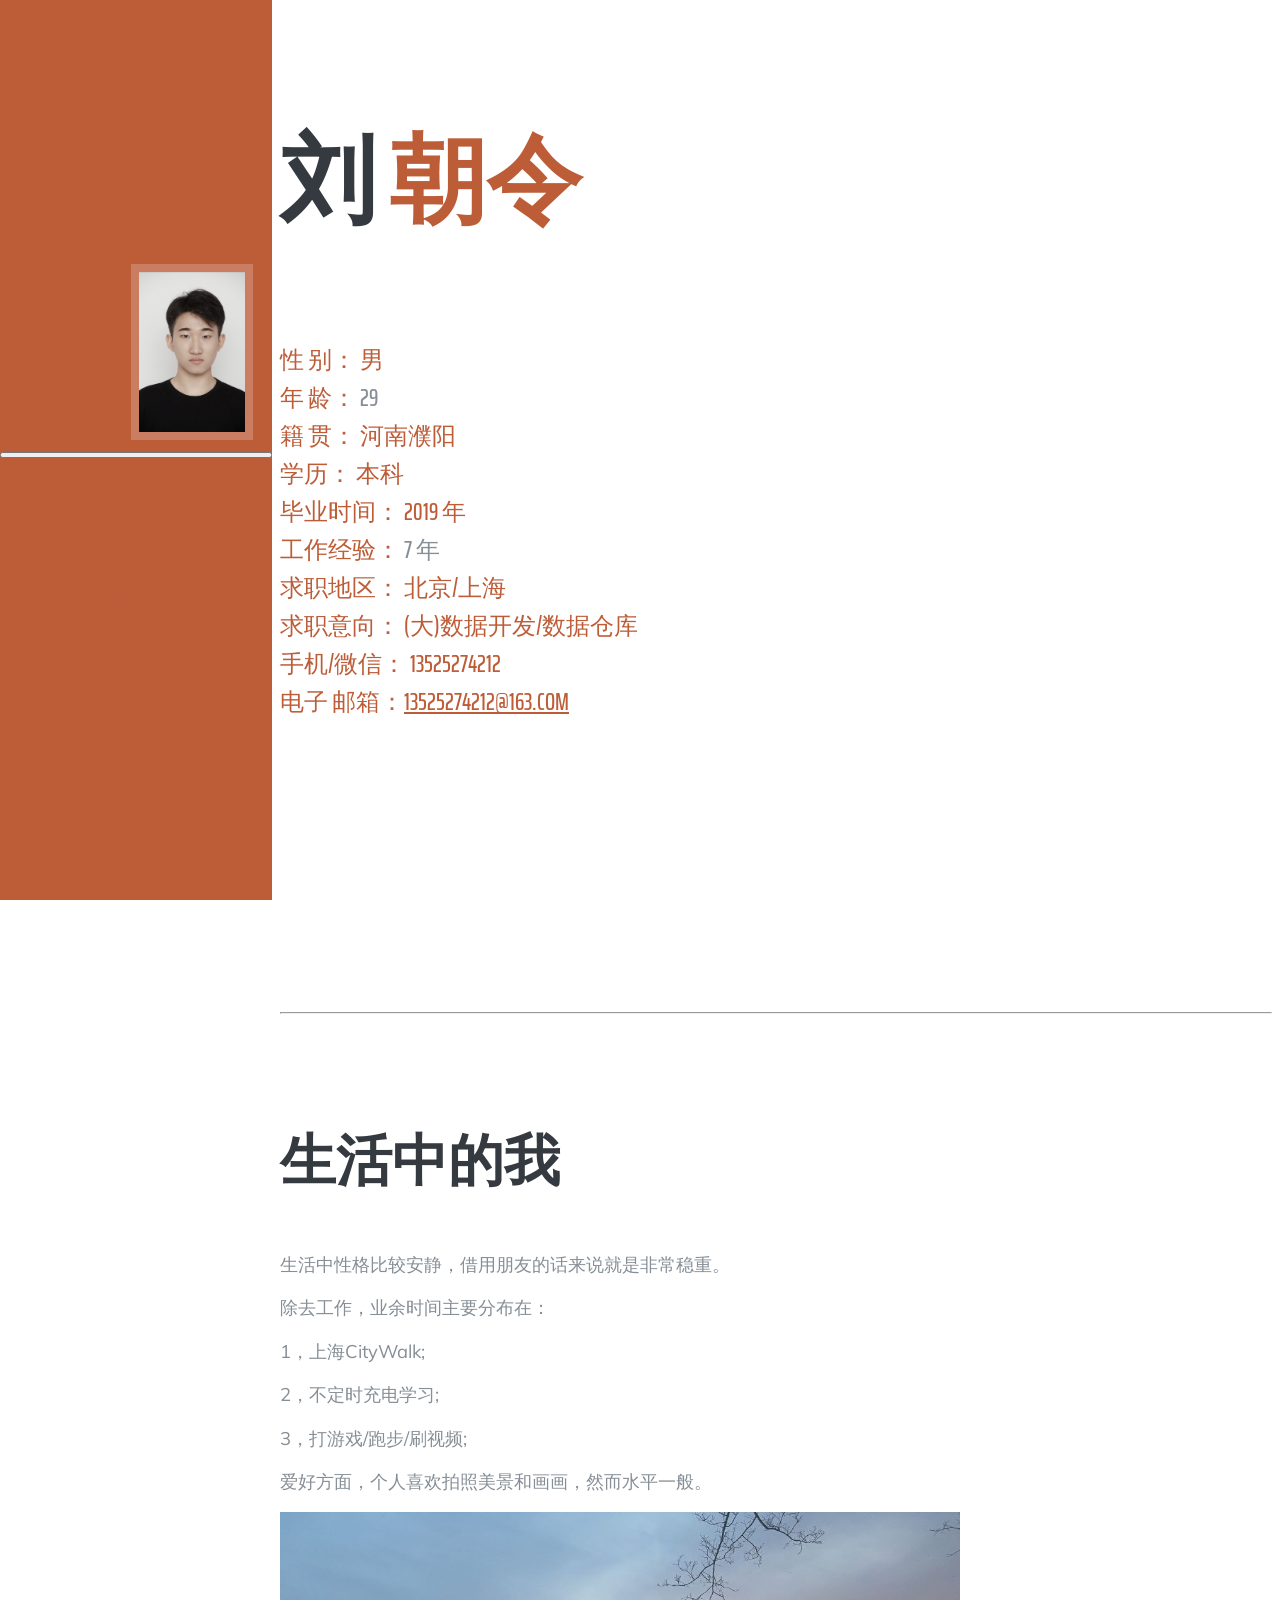
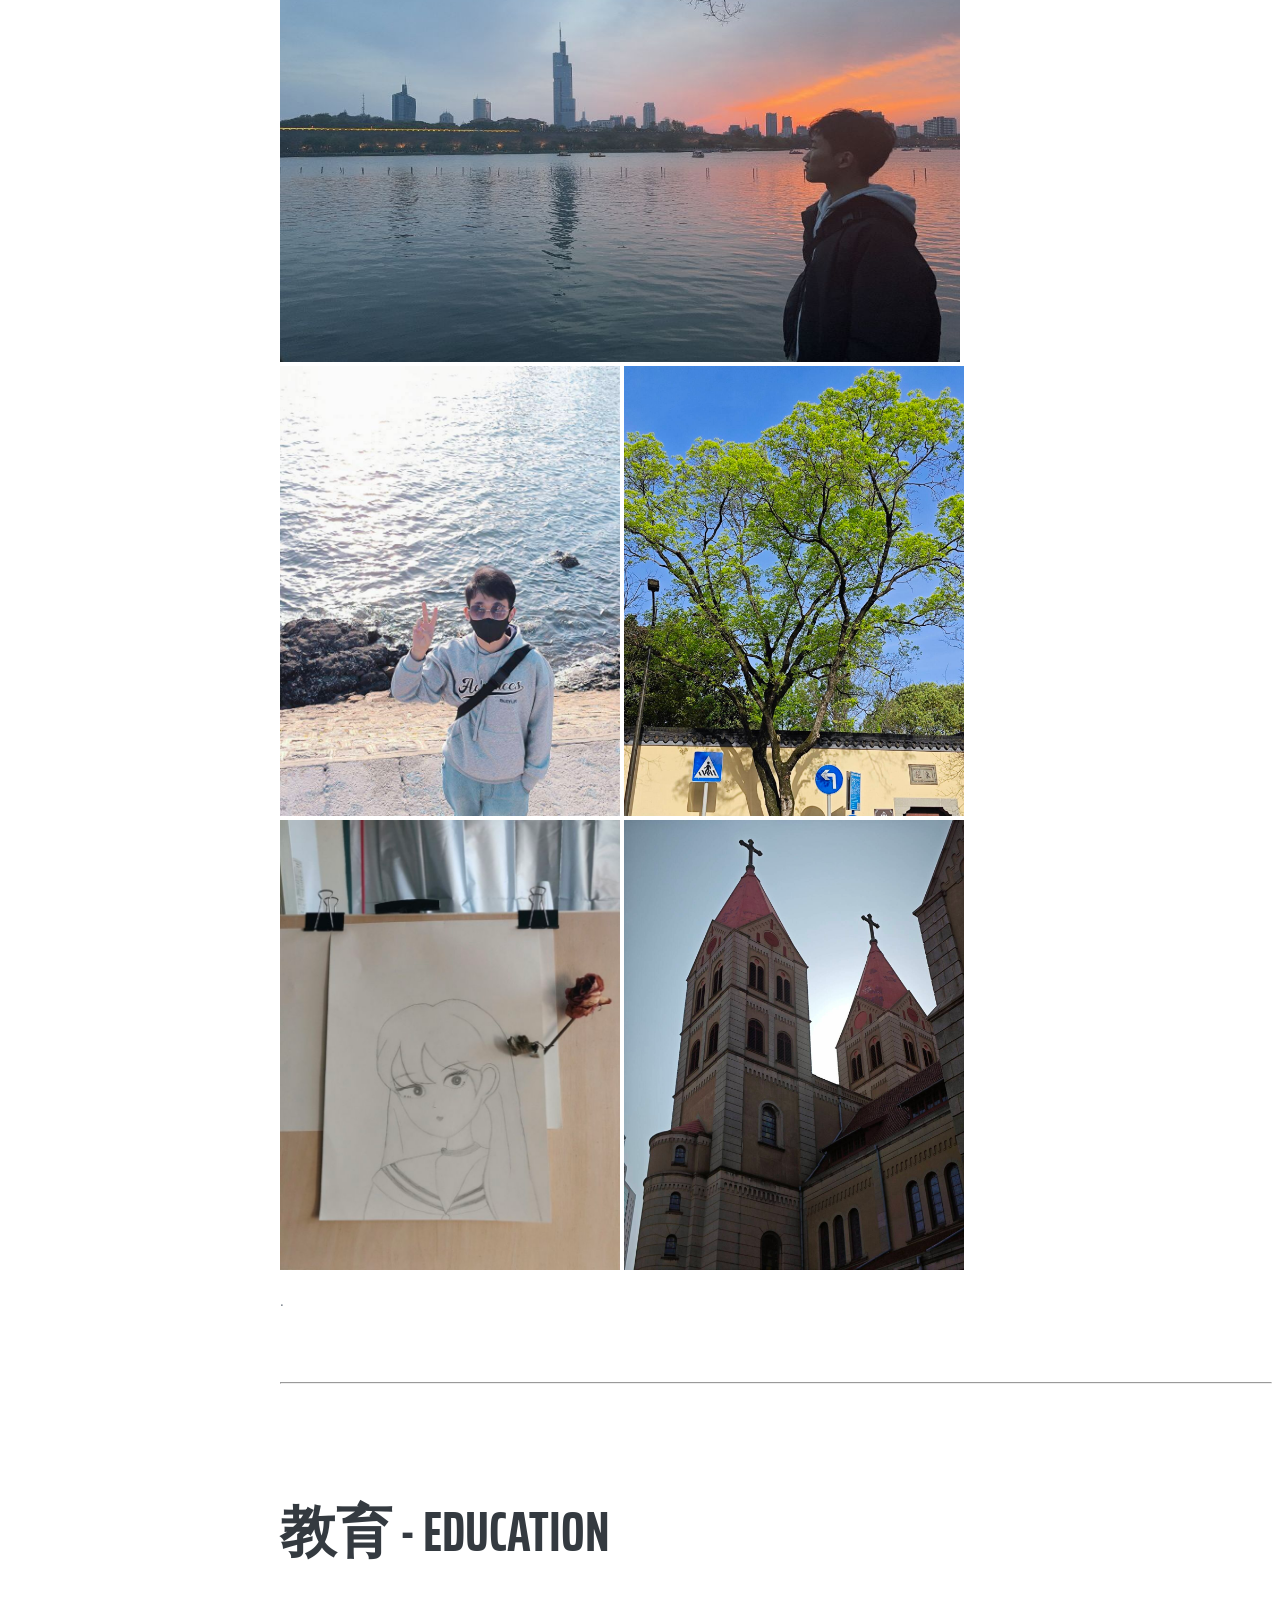
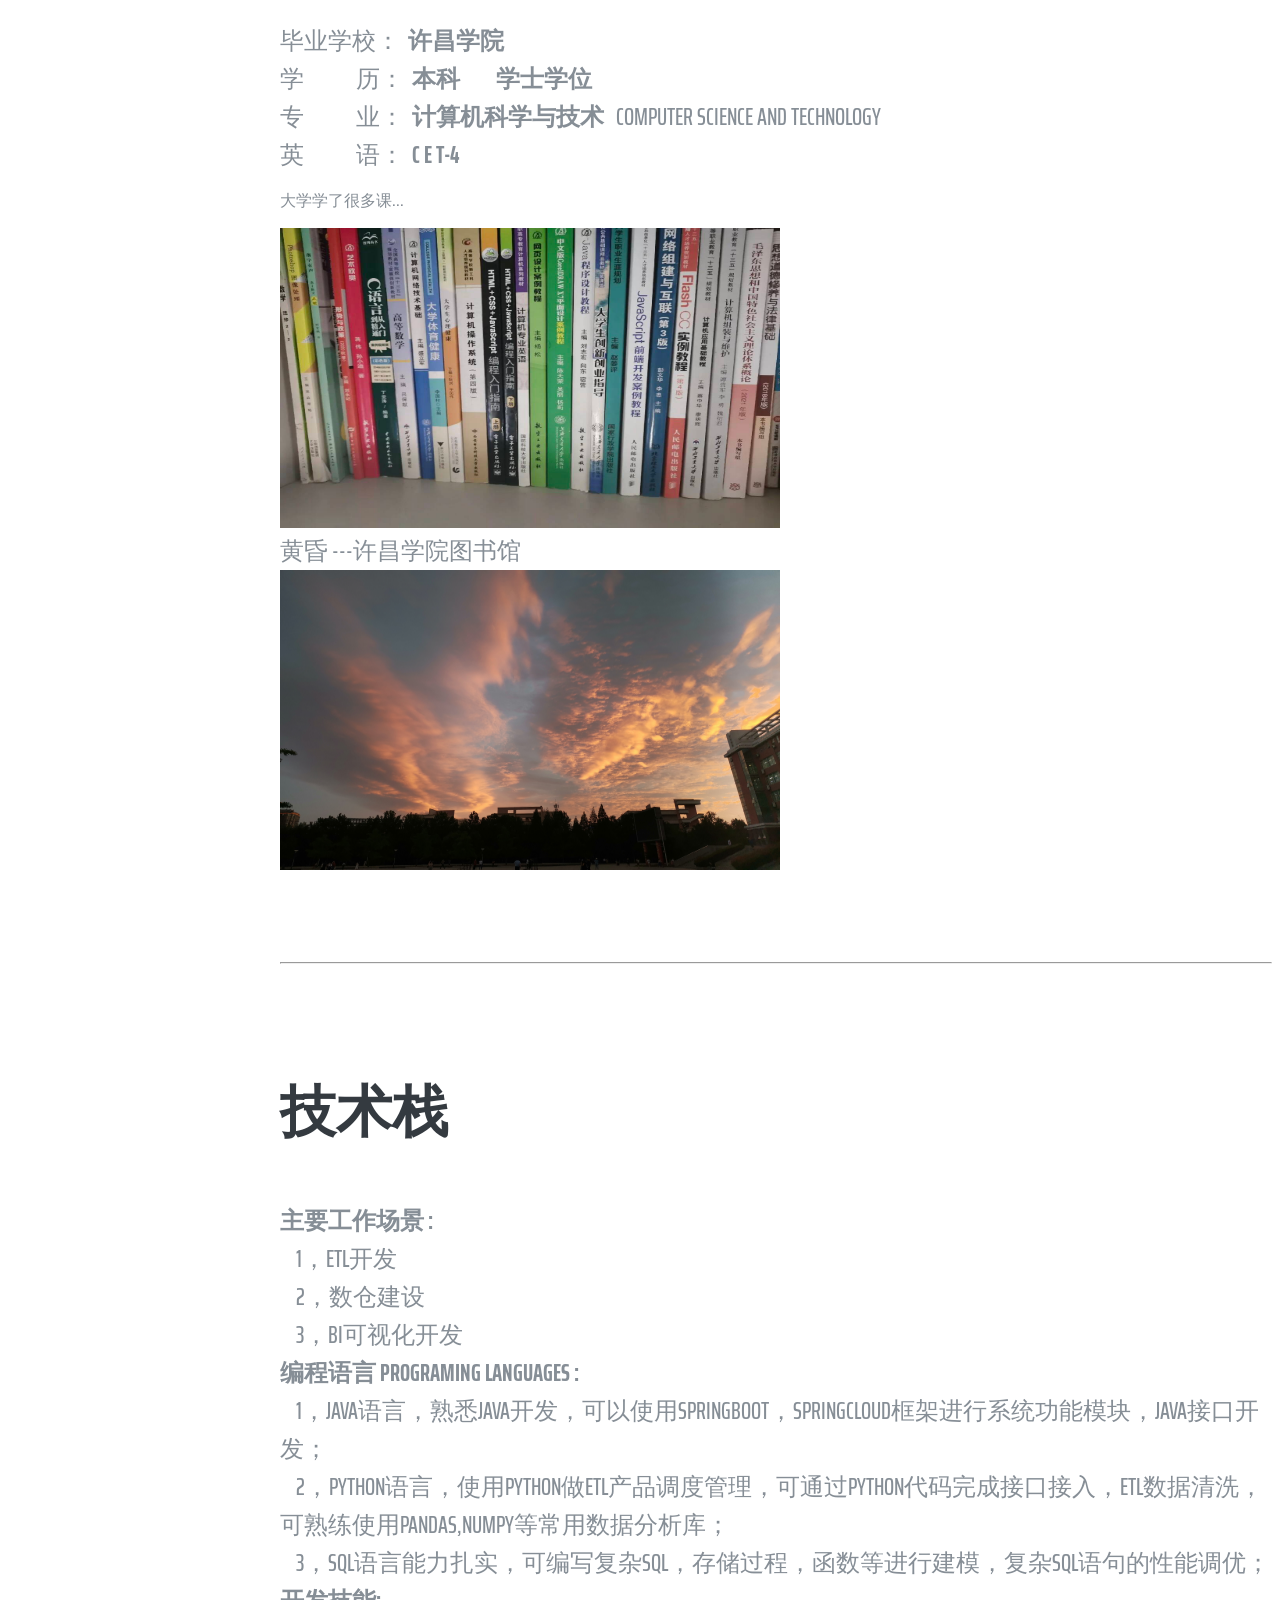
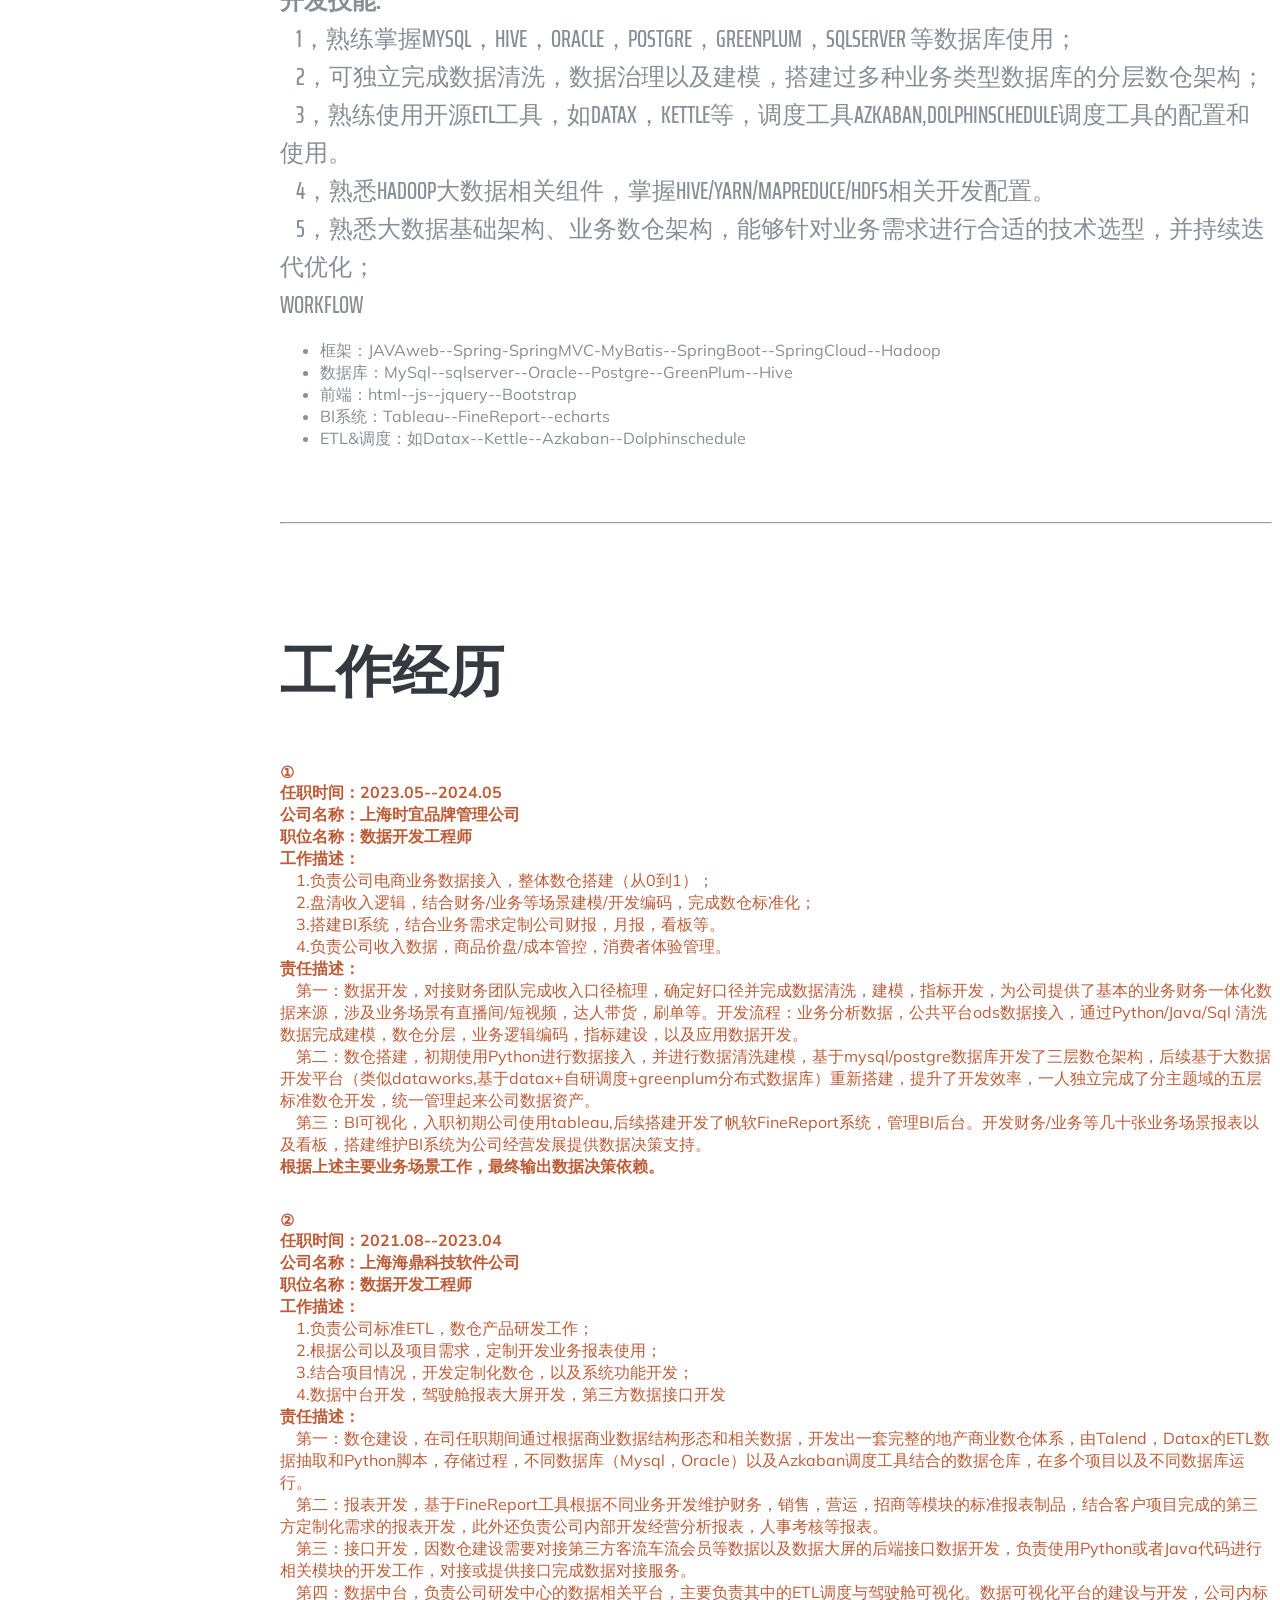
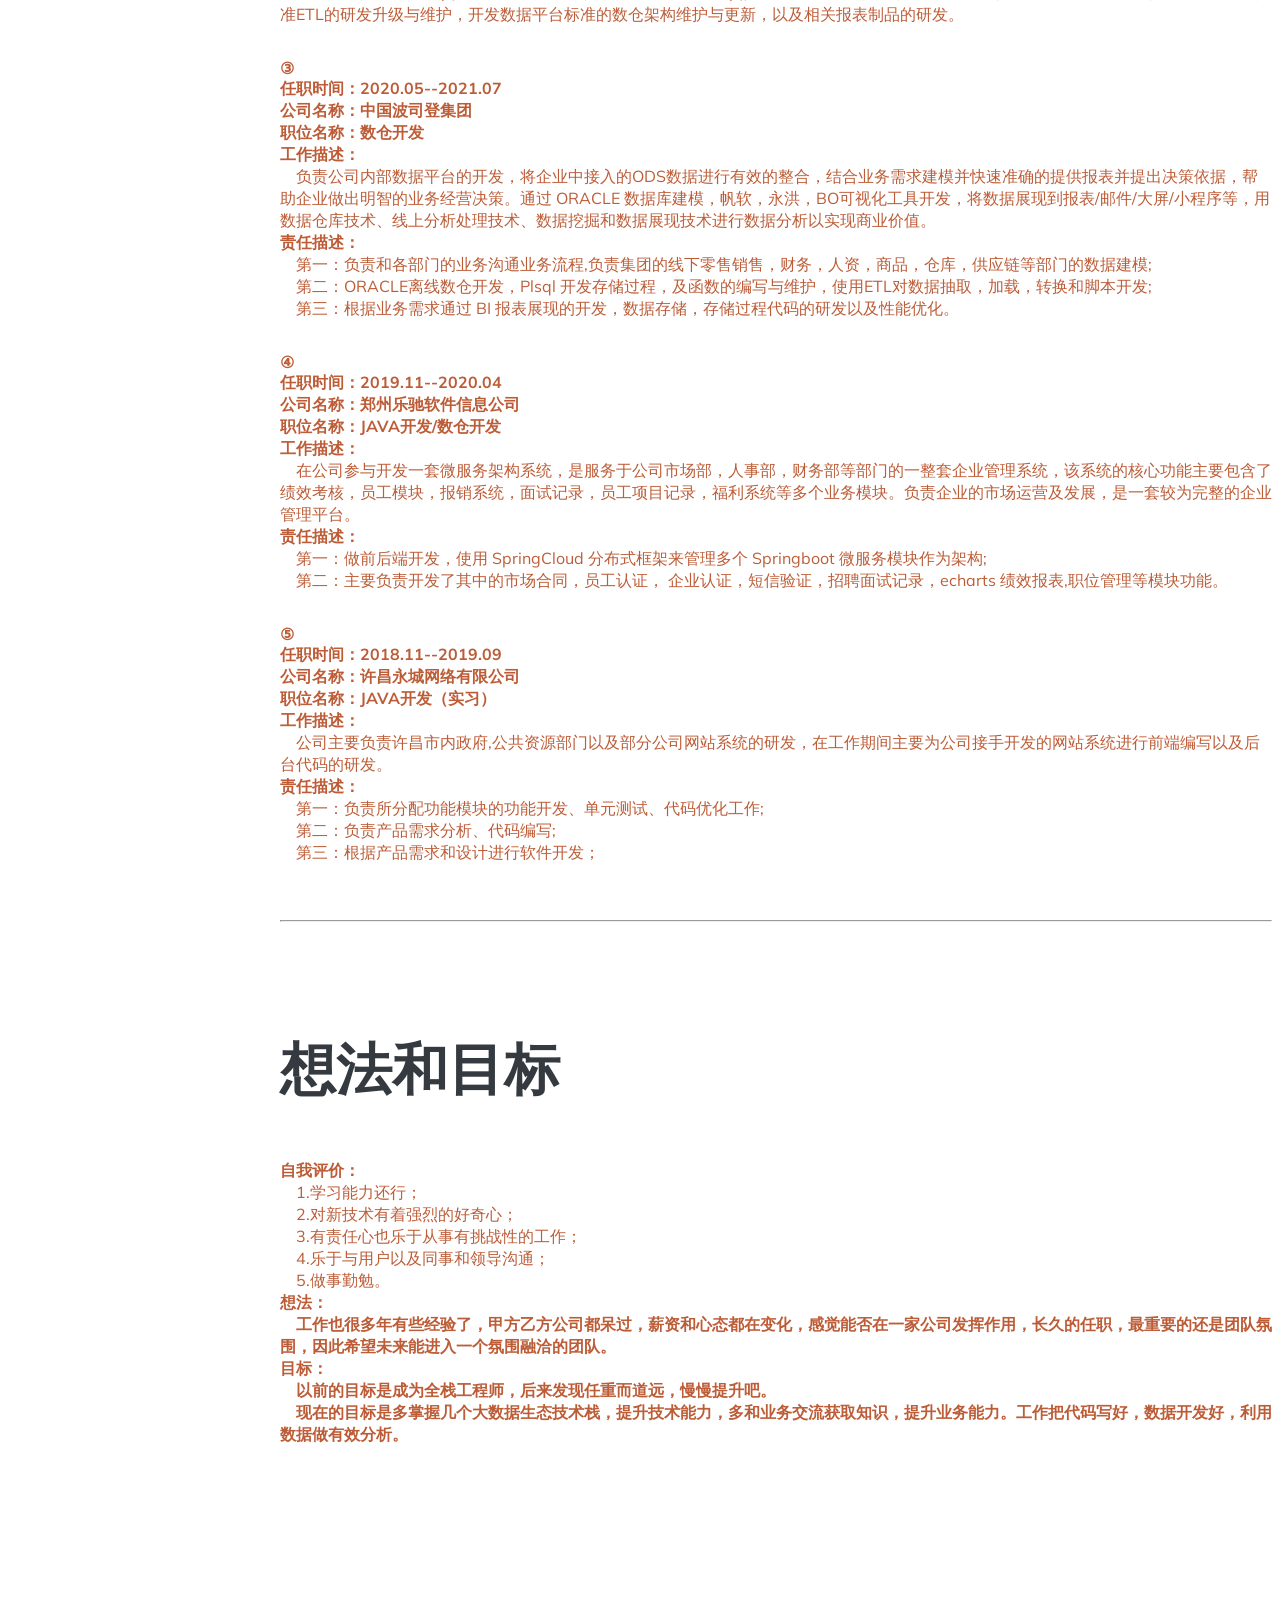
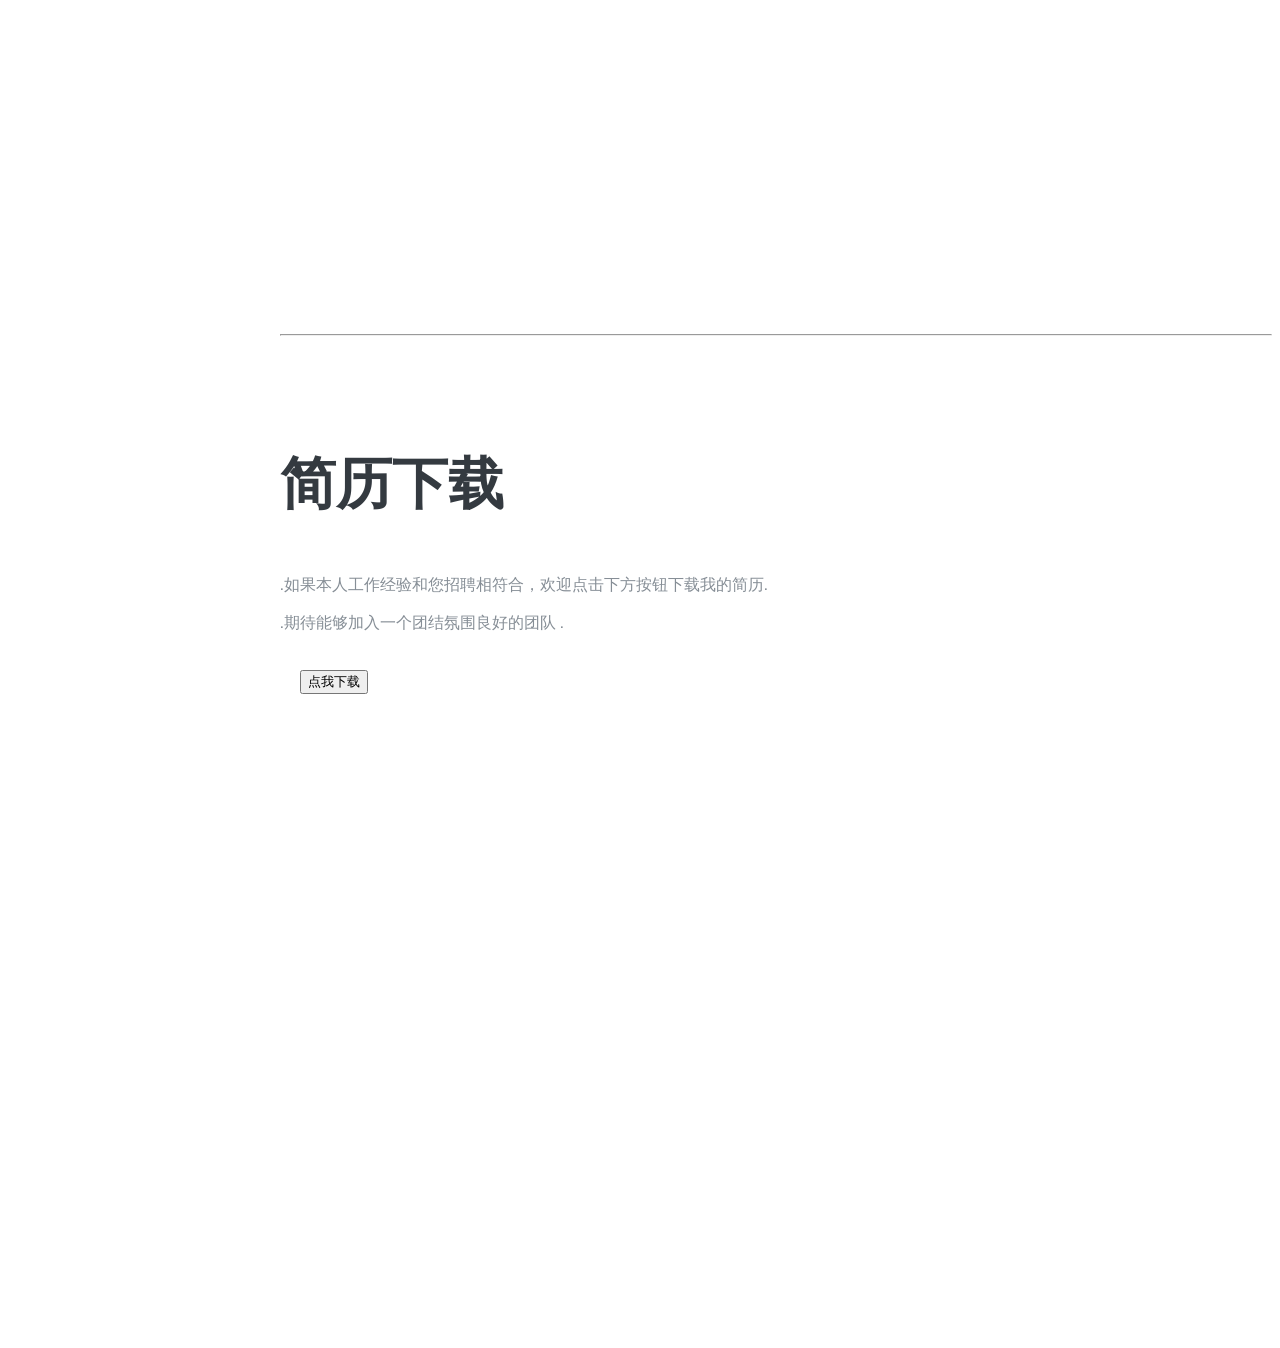
==== index.html @ 65e90f80 "Add files via upload" ====
<!DOCTYPE html>
<html lang="en">

<head>

  <meta charset="utf-8">
  <meta name="viewport" content="width=device-width, initial-scale=1, shrink-to-fit=no">
  <meta name="description" content="">
  <meta name="author" content="">

  <title>小刘的Resume</title>

  <!-- Bootstrap core CSS -->
  <link href="vendor/bootstrap/css/bootstrap.min.css" rel="stylesheet">

  <!-- Custom fonts for this template -->
  <link href="https://fonts.googleapis.com/css?family=Saira+Extra+Condensed:500,700" rel="stylesheet">
  <link href="https://fonts.googleapis.com/css?family=Muli:400,400i,800,800i" rel="stylesheet">
  <link href="vendor/fontawesome-free/css/all.min.css" rel="stylesheet">

  <!-- Custom styles for this template -->
  <link href="css/resume.min.css" rel="stylesheet">
  <script>
    // 获取当前日期
    var currentDate = new Date();
    // 提取当前年份
    var currentYear = currentDate.getFullYear();
    // 指定起始年份
    var startYear = 2019;
    // 计算工作经验年数
    var workExperience = currentYear - startYear;
    var age = currentYear - 1998 +1;
  </script>
</head>

<body id="page-top">

  <nav class="navbar navbar-expand-lg navbar-dark bg-primary fixed-top" id="sideNav">
    <a class="navbar-brand js-scroll-trigger" href="#page-top">
      <span class="d-block d-lg-none">刘小刘的刘小刘</span>
      <span class="d-none d-lg-block">
        <img class="img-fluid img-profile rounded-circle mx-auto mb-2" src="img/me.jpg" alt="">
      </span>
    </a>
    <button class="navbar-toggler" type="button" data-toggle="collapse" data-target="#navbarSupportedContent" aria-controls="navbarSupportedContent" aria-expanded="false" aria-label="Toggle navigation">
      <span class="navbar-toggler-icon"></span>
    </button>
    <div class="collapse navbar-collapse" id="navbarSupportedContent">
      <ul class="navbar-nav">
        <li class="nav-item">
          <a class="nav-link js-scroll-trigger" href="#about">简介</a>
        </li>
        <li class="nav-item">
          <a class="nav-link js-scroll-trigger" href="#experience">生活中的我</a>
        </li>
        <li class="nav-item">
          <a class="nav-link js-scroll-trigger" href="#education">教育背景</a>
        </li>
        <li class="nav-item">
          <a class="nav-link js-scroll-trigger" href="#skills">技术栈</a>
        </li>
        <li class="nav-item">
          <a class="nav-link js-scroll-trigger" href="#interests">工作经历</a>
        </li>
        <li class="nav-item">
          <a class="nav-link js-scroll-trigger" href="#awards">想法和目标</a>
        </li>
        <li class="nav-item">
          <a class="nav-link js-scroll-trigger" href="#resume">简历下载</a>
        </li>
      </ul>
    </div>
  </nav>

  <div class="container-fluid p-0">

    <section class="resume-section p-3 p-lg-5 d-flex align-items-center" id="about">
      <div class="w-100">
         <h1 class="mb-0">刘
          <span class="text-primary">朝令</span>
        </h1>
        <div class="subheading mb-5"><br>
          <div class="subheading mb-3"></div>
<!--          <a>页面正在开发中</a>-->
          <a>性  别：  男</a><br>
          <a>年  龄：  </a><script>document.write(age);</script><br>
          <a>籍  贯：  河南濮阳</a><br>
          <a>学历： 本科 </a><br>
          <a>毕业时间： 2019 年 </a><br>
          <a>工作经验：  </a><script>document.write(workExperience);</script> 年<br>
          <a>求职地区：  北京/上海</a><br>
          <a>求职意向： (大)数据开发/数据仓库</a><br>
          <a>手机/微信： 13525274212</a><br>
          <a>电子  邮箱：</a><a href="mailto:13525274212@163.com">13525274212@163.com</a><br>

        </div>

        </div>
      <div class="resume-date text-md-right">
<!--        <span class="text-primary"> <img src="img/me.jpg" width="200" height="300"></span>-->
      </div>
<!--        <p class="lead mb-5">我就是练习时长好几年的Java练习生&#45;&#45;刘小黑.</p>-->
<!--        <p class="lead mb-5">请多多为我投票吧...</p>-->
<!--        <div class="social-icons">-->
<!--          <a href="#">-->
<!--            <i class="fab fa-linkedin-in"></i>-->
<!--          </a>-->
<!--          <a href="#">-->
<!--            <i class="fab fa-github"></i>-->
<!--          </a>-->
<!--          <a href="#">-->
<!--            <i class="fab fa-twitter"></i>-->
<!--          </a>-->
<!--          <a href="#">-->
<!--            <i class="fab fa-facebook-f"></i>-->
<!--          </a>-->
<!--        </div>-->
      </div>
    </section>

    <hr class="m-0">

    <section class="resume-section p-3 p-lg-5 d-flex justify-content-center" id="experience" >

      <div class="w-100">
        <h2 class="mb-5">生活中的我</h2>


        <div class="resume-item d-flex flex-column flex-md-row justify-content-between mb-5">
          <div class="resume-content">
            <h3 class="mb-0"></h3>
            <div class="subheading mb-3"></div>
            <p class="lead mb-5">生活中性格比较安静，借用朋友的话来说就是非常稳重。</p>
            <p class="lead mb-5">除去工作，业余时间主要分布在：</p>
            <p class="lead mb-5">1，上海CityWalk;</p>
            <p class="lead mb-5">2，不定时充电学习;</p>
            <p class="lead mb-5">3，打游戏/跑步/刷视频;</p>
            <p class="lead mb-5">爱好方面，个人喜欢拍照美景和画画，然而水平一般。</p>
            <img src="img/aboutme1.jpg" width="680" height="450">
            <img src="img/aboutme2.jpg" width="340" height="450">
            <img src="img/tree.jpg" width="340" height="450">
            <img src="img/picture.jpg" width="340" height="450">
            <img src="img/picture2.jpg" width="340" height="450">
            <p>.</p>
          </div>
          <div class="resume-date text-md-right">
<!--            <span class="text-primary"> <img src="img/aboutme2.jpg" width="340" height="450"></span>-->
          </div>
        </div>


      </div>

    </section>

    <hr class="m-0">

    <section class="resume-section p-3 p-lg-5 d-flex align-items-center" id="education">
      <div class="w-100">
        <h2 class="mb-5">教育 - Education</h2>

        <div class="resume-item d-flex flex-column flex-md-row justify-content-between mb-5">
          <div class="resume-content">
<!--            <h4 class="mb-0">学历：&nbsp;&nbsp; 本科 &nbsp;&nbsp; &nbsp;&nbsp;&nbsp;&nbsp; 毕业学校：许昌学院 </h4>-->
            <div class="subheading mb-3">  毕业学校：&nbsp;&nbsp;<b>许昌学院</b> </div>
            <div class="subheading mb-3">学&nbsp;&nbsp;&nbsp;&nbsp;&nbsp;&nbsp;&nbsp;&nbsp;&nbsp;&nbsp;&nbsp;&nbsp;&nbsp;历：&nbsp;&nbsp;<b>本科</b> &nbsp;&nbsp; &nbsp;&nbsp;&nbsp;&nbsp; <b>学士学位</b> </div>
            <div class="subheading mb-3">专&nbsp;&nbsp;&nbsp;&nbsp;&nbsp;&nbsp;&nbsp;&nbsp;&nbsp;&nbsp;&nbsp;&nbsp;&nbsp;业：&nbsp;&nbsp;<b>计算机科学与技术</b> &nbsp;&nbsp;Computer Science and Technology</div><Computer Science and Technology>
            <div class="subheading mb-3">英&nbsp;&nbsp;&nbsp;&nbsp;&nbsp;&nbsp;&nbsp;&nbsp;&nbsp;&nbsp;&nbsp;&nbsp;&nbsp;语：&nbsp;&nbsp;<b>C E T-4</b> &nbsp;&nbsp; </div><Computer Science and Technology>
            <p>大学学了很多课...</p> <img src="img/books.jpg" width="500" height="300">
          </div>
          <div class="resume-date text-md-right">
<!--            <img src="img/books.jpg" width="500" height="400">-->
          </div>
        </div>
        

        <div class="resume-item d-flex flex-column flex-md-row justify-content-between">
          <div class="resume-content">
            <div class="subheading mb-3">黄昏 ---许昌学院图书馆 </div>
            <img src="img/library.jpg" height="300" width="500">
            <h3 class="mb-0"> </h3>

            <p></p>
          </div>
          <div class="resume-date text-md-right">
            <span class="text-primary"> </span>
          </div>
        </div>

      </div>
    </section>

    <hr class="m-0">

    <section class="resume-section p-3 p-lg-5 d-flex align-items-center" id="skills">
      <div class="w-100">
        <h2 class="mb-5">技术栈</h2>
        <div class="subheading mb-3" ><b>主要工作场景     :</b></div>
        <div class="subheading mb-3" >&nbsp;&nbsp;&nbsp;&nbsp;1，ETL开发 </div>
        <div class="subheading mb-3" >&nbsp;&nbsp;&nbsp;&nbsp;2，数仓建设</div>
        <div class="subheading mb-3" >&nbsp;&nbsp;&nbsp;&nbsp;3，BI可视化开发      </div>
        <div class="subheading mb-3" ><b>编程语言 programing Languages :    </b></div>
        <div class="subheading mb-3" >&nbsp;&nbsp;&nbsp;&nbsp;1，Java语言，熟悉java开发，可以使用SpringBoot，SpringCloud框架进行系统功能模块，JAVA接口开发；
          </div>
        <div class="subheading mb-3" >&nbsp;&nbsp;&nbsp;&nbsp;2，Python语言，使用python做ETL产品调度管理，可通过Python代码完成接口接入，ETL数据清洗，可熟练使用pandas,numpy等常用数据分析库；
          </div>
        <div class="subheading mb-3" >&nbsp;&nbsp;&nbsp;&nbsp;3，Sql语言能力扎实，可编写复杂sql，存储过程，函数等进行建模，复杂sql语句的性能调优；</div>
        <div class="subheading mb-3"><b>开发技能:</b></div>
        <div class="subheading mb-3">&nbsp;&nbsp;&nbsp;&nbsp;1，熟练掌握MySQL，Hive，Oracle，Postgre，GreenPlum，SQLserver 等数据库使用；
         </div>
        <div class="subheading mb-3">&nbsp;&nbsp;&nbsp;&nbsp;2，可独立完成数据清洗，数据治理以及建模，搭建过多种业务类型数据库的分层数仓架构；
          </div>
        <div class="subheading mb-3">&nbsp;&nbsp;&nbsp;&nbsp;3，熟练使用开源ETL工具，如Datax，Kettle等，调度工具Azkaban,Dolphinschedule调度工具的配置和使用。
         </div>
        <div class="subheading mb-3">&nbsp;&nbsp;&nbsp;&nbsp;4，熟悉Hadoop大数据相关组件，掌握Hive/Yarn/Mapreduce/Hdfs相关开发配置。
          </div>
        <div class="subheading mb-3">&nbsp;&nbsp;&nbsp;&nbsp;5，熟悉大数据基础架构、业务数仓架构，能够针对业务需求进行合适的技术选型，并持续迭代优化；
        </div>
<!--        <ul class="list-inline dev-icons">-->
<!--          <li class="list-inline-item">-->
<!--            <i class="fab fa-html5"></i>-->
<!--          </li>-->
<!--          <li class="list-inline-item">-->
<!--            <i class="fab fa-css3-alt"></i>-->
<!--          </li>-->
<!--          <li class="list-inline-item">-->
<!--            <i class="fab fa-js-square"></i>-->
<!--          </li>-->
<!--          </li>-->
<!--          <li class="list-inline-item">-->
<!--            <i class="fab fa-node-js"></i>-->
<!--          </li>-->
<!--          <li class="list-inline-item">-->
<!--            <i class="fab fa-npm"></i>-->
<!--          </li>-->
<!--        </ul>-->

        <div class="subheading mb-3">Workflow</div>
        <ul class="fa-ul mb-0">
          <li>
            <i class="fa-li fa fa-check"></i>
            框架：JAVAweb--Spring-SpringMVC-MyBatis--SpringBoot--SpringCloud--Hadoop</li>
          <li>
            <i class="fa-li fa fa-check"></i>
            数据库：MySql--sqlserver--Oracle--Postgre--GreenPlum--Hive</li>
          <li>
            <i class="fa-li fa fa-check"></i>
            前端：html--js--jquery--Bootstrap</li>
          <li>
            <i class="fa-li fa fa-check"></i>
            BI系统：Tableau--FineReport--echarts </li>
          <li>
            <i class="fa-li fa fa-check"></i>
            ETL&调度：如Datax--Kettle--Azkaban--Dolphinschedule </li>
        </ul>
      </div>
    </section>

    <hr class="m-0">

    <section class="resume-section p-3 p-lg-5 d-flex align-items-center" id="interests">
      <div class="w-100">
        <h2 class="mb-5">工作经历</h2>
        <div class="resume-content">
          <h3 class="mb-0"></h3>
          <div class="subheading mb-3"></div>
          <a><b>①</b></a><br>
          <a  class="lead mb-5"><b>任职时间：2023.05--2024.05</b></a><br>
          <a class="lead mb-5"><b> 公司名称：上海时宜品牌管理公司</b> </a><br>
          <a class="lead mb-5"><b> 职位名称：数据开发工程师</b> </a><br>
          <a class="lead mb-5"><b> 工作描述：</b> </a><br>
          <a class="lead mb-5">&nbsp;&nbsp;&nbsp;&nbsp;1.负责公司电商业务数据接入，整体数仓搭建（从0到1）；</a><br>
          <a class="lead mb-5">&nbsp;&nbsp;&nbsp;&nbsp;2.盘清收入逻辑，结合财务/业务等场景建模/开发编码，完成数仓标准化；</a><br>
          <a class="lead mb-5">&nbsp;&nbsp;&nbsp;&nbsp;3.搭建BI系统，结合业务需求定制公司财报，月报，看板等。</a><br>
          <a class="lead mb-5">&nbsp;&nbsp;&nbsp;&nbsp;4.负责公司收入数据，商品价盘/成本管控，消费者体验管理。</a><br>
          <a class="lead mb-5"><b>责任描述：</b></a><br>
          <a class="lead mb-5">&nbsp;&nbsp;&nbsp;&nbsp;第一：数据开发，对接财务团队完成收入口径梳理，确定好口径并完成数据清洗，建模，指标开发，为公司提供了基本的业务财务一体化数据来源，涉及业务场景有直播间/短视频，达人带货，刷单等。开发流程：业务分析数据，公共平台ods数据接入，通过Python/Java/Sql 清洗数据完成建模，数仓分层，业务逻辑编码，指标建设，以及应用数据开发。</a><br>
          <a class="lead mb-5">&nbsp;&nbsp;&nbsp;&nbsp;第二：数仓搭建，初期使用Python进行数据接入，并进行数据清洗建模，基于mysql/postgre数据库开发了三层数仓架构，后续基于大数据开发平台（类似dataworks,基于datax+自研调度+greenplum分布式数据库）重新搭建，提升了开发效率，一人独立完成了分主题域的五层标准数仓开发，统一管理起来公司数据资产。</a><br>
          <a class="lead mb-5">&nbsp;&nbsp;&nbsp;&nbsp;第三：BI可视化，入职初期公司使用tableau,后续搭建开发了帆软FineReport系统，管理BI后台。开发财务/业务等几十张业务场景报表以及看板，搭建维护BI系统为公司经营发展提供数据决策支持。</a><br>
          <a class="lead mb-5"><b>根据上述主要业务场景工作，最终输出数据决策依赖。</b></a>

        </div>
        <div class="resume-content">
          <h3 class="mb-0"></h3>
          <div class="subheading mb-3"></div>
          <a><b>②</b></a><br>
          <a  class="lead mb-5"><b>任职时间：2021.08--2023.04</b></a><br>
          <a class="lead mb-5"><b> 公司名称：上海海鼎科技软件公司</b> </a><br>
          <a class="lead mb-5"><b> 职位名称：数据开发工程师</b> </a><br>
          <a class="lead mb-5"><b> 工作描述：</b> </a><br>
          <a class="lead mb-5">&nbsp;&nbsp;&nbsp;&nbsp;1.负责公司标准ETL，数仓产品研发工作；</a><br>
          <a class="lead mb-5">&nbsp;&nbsp;&nbsp;&nbsp;2.根据公司以及项目需求，定制开发业务报表使用；</a><br>
          <a class="lead mb-5">&nbsp;&nbsp;&nbsp;&nbsp;3.结合项目情况，开发定制化数仓，以及系统功能开发；</a><br>
          <a class="lead mb-5">&nbsp;&nbsp;&nbsp;&nbsp;4.数据中台开发，驾驶舱报表大屏开发，第三方数据接口开发</a><br>
          <a class="lead mb-5"><b>责任描述：</b></a><br>
          <a class="lead mb-5">&nbsp;&nbsp;&nbsp;&nbsp;第一：数仓建设，在司任职期间通过根据商业数据结构形态和相关数据，开发出一套完整的地产商业数仓体系，由Talend，Datax的ETL数据抽取和Python脚本，存储过程，不同数据库（Mysql，Oracle）以及Azkaban调度工具结合的数据仓库，在多个项目以及不同数据库运行。</a><br>
          <a class="lead mb-5">&nbsp;&nbsp;&nbsp;&nbsp;第二：报表开发，基于FineReport工具根据不同业务开发维护财务，销售，营运，招商等模块的标准报表制品，结合客户项目完成的第三方定制化需求的报表开发，此外还负责公司内部开发经营分析报表，人事考核等报表。</a><br>
          <a class="lead mb-5">&nbsp;&nbsp;&nbsp;&nbsp;第三：接口开发，因数仓建设需要对接第三方客流车流会员等数据以及数据大屏的后端接口数据开发，负责使用Python或者Java代码进行相关模块的开发工作，对接或提供接口完成数据对接服务。 </a><br>
          <a class="lead mb-5">&nbsp;&nbsp;&nbsp;&nbsp;第四：数据中台，负责公司研发中心的数据相关平台，主要负责其中的ETL调度与驾驶舱可视化。数据可视化平台的建设与开发，公司内标准ETL的研发升级与维护，开发数据平台标准的数仓架构维护与更新，以及相关报表制品的研发。</a><br>

        </div>
        <div class="resume-content">
          <h3 class="mb-0"></h3>
          <div class="subheading mb-3"></div>
          <a><b>③</b></a><br>
          <a  class="lead mb-5"><b>任职时间：2020.05--2021.07</b></a><br>
          <a class="lead mb-5"><b> 公司名称：中国波司登集团</b> </a><br>
          <a class="lead mb-5"><b> 职位名称：数仓开发</b> </a><br>
          <a class="lead mb-5"><b> 工作描述：</b> </a><br>
          <a class="lead mb-5">&nbsp;&nbsp;&nbsp;&nbsp;负责公司内部数据平台的开发，将企业中接入的ODS数据进行有效的整合，结合业务需求建模并快速准确的提供报表并提出决策依据，帮助企业做出明智的业务经营决策。通过 ORACLE 数据库建模，帆软，永洪，BO可视化工具开发，将数据展现到报表/邮件/大屏/小程序等，用数据仓库技术、线上分析处理技术、数据挖掘和数据展现技术进行数据分析以实现商业价值。</a><br>

          <a class="lead mb-5"><b>责任描述：</b></a><br>
          <a class="lead mb-5">&nbsp;&nbsp;&nbsp;&nbsp;第一：负责和各部门的业务沟通业务流程,负责集团的线下零售销售，财务，人资，商品，仓库，供应链等部门的数据建模; </a><br>
          <a class="lead mb-5">&nbsp;&nbsp;&nbsp;&nbsp;第二：ORACLE离线数仓开发，Plsql 开发存储过程，及函数的编写与维护，使用ETL对数据抽取，加载，转换和脚本开发;</a><br>
          <a class="lead mb-5">&nbsp;&nbsp;&nbsp;&nbsp;第三：根据业务需求通过 BI 报表展现的开发，数据存储，存储过程代码的研发以及性能优化。</a><br>

        </div>
        <div class="resume-content">
          <h3 class="mb-0"></h3>
          <div class="subheading mb-3"></div>
          <a><b>④</b></a><br>
          <a  class="lead mb-5"><b>任职时间：2019.11--2020.04</b></a><br>
          <a class="lead mb-5"><b> 公司名称：郑州乐驰软件信息公司</b> </a><br>
          <a class="lead mb-5"><b> 职位名称：JAVA开发/数仓开发</b> </a><br>
          <a class="lead mb-5"><b> 工作描述：</b> </a><br>
          <a class="lead mb-5">&nbsp;&nbsp;&nbsp;&nbsp;在公司参与开发一套微服务架构系统，是服务于公司市场部，人事部，财务部等部门的一整套企业管理系统，该系统的核心功能主要包含了绩效考核，员工模块，报销系统，面试记录，员工项目记录，福利系统等多个业务模块。负责企业的市场运营及发展，是一套较为完整的企业管理平台。</a><br>

          <a class="lead mb-5"><b>责任描述：</b></a><br>
          <a class="lead mb-5">&nbsp;&nbsp;&nbsp;&nbsp;第一：做前后端开发，使用 SpringCloud 分布式框架来管理多个 Springboot 微服务模块作为架构; </a><br>
          <a class="lead mb-5">&nbsp;&nbsp;&nbsp;&nbsp;第二：主要负责开发了其中的市场合同，员工认证， 企业认证，短信验证，招聘面试记录，echarts 绩效报表,职位管理等模块功能。</a><br>


        </div>
        <div class="resume-content">
          <h3 class="mb-0"></h3>
          <div class="subheading mb-3"></div>
          <a><b>⑤</b></a><br>
          <a  class="lead mb-5"><b>任职时间：2018.11--2019.09</b></a><br>
          <a class="lead mb-5"><b> 公司名称：许昌永城网络有限公司</b> </a><br>
          <a class="lead mb-5"><b> 职位名称：JAVA开发（实习）</b> </a><br>
          <a class="lead mb-5"><b> 工作描述：</b> </a><br>
          <a class="lead mb-5">&nbsp;&nbsp;&nbsp;&nbsp;公司主要负责许昌市内政府,公共资源部门以及部分公司网站系统的研发，在工作期间主要为公司接手开发的网站系统进行前端编写以及后台代码的研发。 </a><br>

          <a class="lead mb-5"><b>责任描述：</b></a><br>
          <a class="lead mb-5">&nbsp;&nbsp;&nbsp;&nbsp;第一：负责所分配功能模块的功能开发、单元测试、代码优化工作; </a><br>
          <a class="lead mb-5">&nbsp;&nbsp;&nbsp;&nbsp;第二：负责产品需求分析、代码编写;</a><br>
          <a class="lead mb-5">&nbsp;&nbsp;&nbsp;&nbsp;第三：根据产品需求和设计进行软件开发；</a><br>


        </div>
        </div>
      </div>

    </section>

    <hr class="m-0">

    <section class="resume-section p-3 p-lg-5 d-flex align-items-center" id="awards">
      <div class="w-100">
        <h2 class="mb-5">想法和目标</h2>
        <a class="lead mb-5"><b> 自我评价：</b> </a><br>
        <a class="lead mb-5">&nbsp;&nbsp;&nbsp;&nbsp;1.学习能力还行；</a><br>
        <a class="lead mb-5">&nbsp;&nbsp;&nbsp;&nbsp;2.对新技术有着强烈的好奇心；</a><br>
        <a class="lead mb-5">&nbsp;&nbsp;&nbsp;&nbsp;3.有责任心也乐于从事有挑战性的工作；</a><br>
        <a class="lead mb-5">&nbsp;&nbsp;&nbsp;&nbsp;4.乐于与用户以及同事和领导沟通；</a><br>
        <a class="lead mb-5">&nbsp;&nbsp;&nbsp;&nbsp;5.做事勤勉。</a><br>


        <a  class="lead mb-5"><b>想法：  </b></a><br>
        <a  class="lead mb-5"><b>&nbsp;&nbsp;&nbsp;&nbsp;工作也很多年有些经验了，甲方乙方公司都呆过，薪资和心态都在变化，感觉能否在一家公司发挥作用，长久的任职，最重要的还是团队氛围，因此希望未来能进入一个氛围融洽的团队。</b></a><br>
        <a class="lead mb-5"><b> 目标：</b> </a><br>
        <a  class="lead mb-5"><b>&nbsp;&nbsp;&nbsp;&nbsp;以前的目标是成为全栈工程师，后来发现任重而道远，慢慢提升吧。</b></a><br>
        <a  class="lead mb-5"><b>&nbsp;&nbsp;&nbsp;&nbsp;现在的目标是多掌握几个大数据生态技术栈，提升技术能力，多和业务交流获取知识，提升业务能力。工作把代码写好，数据开发好，利用数据做有效分析。</b></a><br>

        <!--        <ul class="fa-ul mb-0">-->
<!--          <li>-->
<!--            <i class="fa-li fa fa-trophy text-warning"></i>-->
<!--            挣他一个亿</li>-->
<!--          <li>-->
<!--            <i class="fa-li fa fa-trophy text-warning"></i>-->
<!--            前端大牛</li>-->
<!--          <li>-->
<!--            <i class="fa-li fa fa-trophy text-warning"></i>-->
<!--            后端大牛</li>-->
<!--          <li>-->
<!--            <i class="fa-li fa fa-trophy text-warning"></i>-->
<!--            1<sup>st</sup>-->
<!--            全栈开发工程师</li>-->
<!--          <li>-->
<!--        </ul>-->
      </div>
    </section>
    <hr class="m-0">

    <section class="resume-section p-3 p-lg-5 d-flex align-items-center" id="resume">
      <div class="w-100">
        <h2 class="mb-5" onclick="download()">简历下载</h2>
        <p>.如果本人工作经验和您招聘相符合，欢迎点击下方按钮下载我的简历.</p>
        <p class="mb-0">.期待能够加入一个团结氛围良好的团队 .</p>
        <br>
        &nbsp;&nbsp;&nbsp;&nbsp;&nbsp;<button onclick="download()" >点我下载</button>
      </div>
    </section>
  </div>

  <!-- Bootstrap core JavaScript -->
  <script src="vendor/jquery/jquery.min.js"></script>
  <script src="vendor/bootstrap/js/bootstrap.bundle.min.js"></script>

  <!-- Plugin JavaScript -->
  <script src="vendor/jquery-easing/jquery.easing.min.js"></script>

  <!-- Custom scripts for this template -->
  <script src="js/resume.min.js"></script>

 <!-- <a href="http://localhost:8080/add/a1">add</a>-->
 <!-- <input type="button"  onclick="download()" value="下载简历">-->
<script>
  function download() {
      if (confirm("确认是否要下载？")){
          location.href="img/刘朝令简历.pdf"
      }

  }
</script>
   <!-- <p class="footer"  >备案号：<a href="https://beian.miit.gov.cn/#/Integrated/index" rel="nofollow" target="_blank"  >豫ICP备2024068031号</a></p>-->

</body>

</html>
---- css/resume.min.css ----
/*!
 * Start Bootstrap - Resume v5.0.8 (https://startbootstrap.com/template-overviews/resume)
 * Copyright 2013-2019 Start Bootstrap
 * Licensed under MIT (https://github.com/BlackrockDigital/startbootstrap-resume/blob/master/LICENSE)
 */body{font-family:Muli,-apple-system,BlinkMacSystemFont,'Segoe UI',Roboto,'Helvetica Neue',Arial,sans-serif,'Apple Color Emoji','Segoe UI Emoji','Segoe UI Symbol','Noto Color Emoji';padding-top:54px;color:#868e96}@media (min-width:992px){body{padding-top:0;padding-left:17rem}}h1,h2,h3,h4,h5,h6{font-family:'Saira Extra Condensed',-apple-system,BlinkMacSystemFont,'Segoe UI',Roboto,'Helvetica Neue',Arial,sans-serif,'Apple Color Emoji','Segoe UI Emoji','Segoe UI Symbol','Noto Color Emoji';font-weight:700;text-transform:uppercase;color:#343a40}h1{font-size:6rem;line-height:5.5rem}h2{font-size:3.5rem}h3{font-size:2rem}p.lead{font-size:1.15rem;font-weight:400}.subheading{text-transform:uppercase;font-weight:500;font-family:'Saira Extra Condensed',-apple-system,BlinkMacSystemFont,'Segoe UI',Roboto,'Helvetica Neue',Arial,sans-serif,'Apple Color Emoji','Segoe UI Emoji','Segoe UI Symbol','Noto Color Emoji';font-size:1.5rem}.social-icons a{display:inline-block;height:3.5rem;width:3.5rem;background-color:#495057;color:#fff!important;border-radius:100%;text-align:center;font-size:1.5rem;line-height:3.5rem;margin-right:1rem}.social-icons a:last-child{margin-right:0}.social-icons a:hover{background-color:#bd5d38}.dev-icons{font-size:3rem}.dev-icons .list-inline-item i:hover{color:#bd5d38}#sideNav .navbar-nav .nav-item .nav-link{font-weight:800;letter-spacing:.05rem;text-transform:uppercase}#sideNav .navbar-toggler:focus{outline-color:#d48a6e}@media (min-width:992px){#sideNav{text-align:center;position:fixed;top:0;left:0;display:flex;flex-direction:column;width:17rem;height:100vh}#sideNav .navbar-brand{display:flex;margin:auto auto 0;padding:.5rem}#sideNav .navbar-brand .img-profile{max-width:10rem;max-height:10rem;border:.5rem solid rgba(255,255,255,.2)}#sideNav .navbar-collapse{display:flex;align-items:flex-start;flex-grow:0;width:100%;margin-bottom:auto}#sideNav .navbar-collapse .navbar-nav{flex-direction:column;width:100%}#sideNav .navbar-collapse .navbar-nav .nav-item{display:block}#sideNav .navbar-collapse .navbar-nav .nav-item .nav-link{display:block}}section.resume-section{padding-top:5rem!important;padding-bottom:5rem!important;max-width:75rem}section.resume-section .resume-item .resume-date{min-width:none}@media (min-width:768px){section.resume-section{min-height:100vh}section.resume-section .resume-item .resume-date{min-width:18rem}}@media (min-width:992px){section.resume-section{padding-top:3rem!important;padding-bottom:3rem!important}}.bg-primary{background-color:#bd5d38!important}.text-primary{color:#bd5d38!important}a{color:#bd5d38}a:active,a:focus,a:hover{color:#824027}
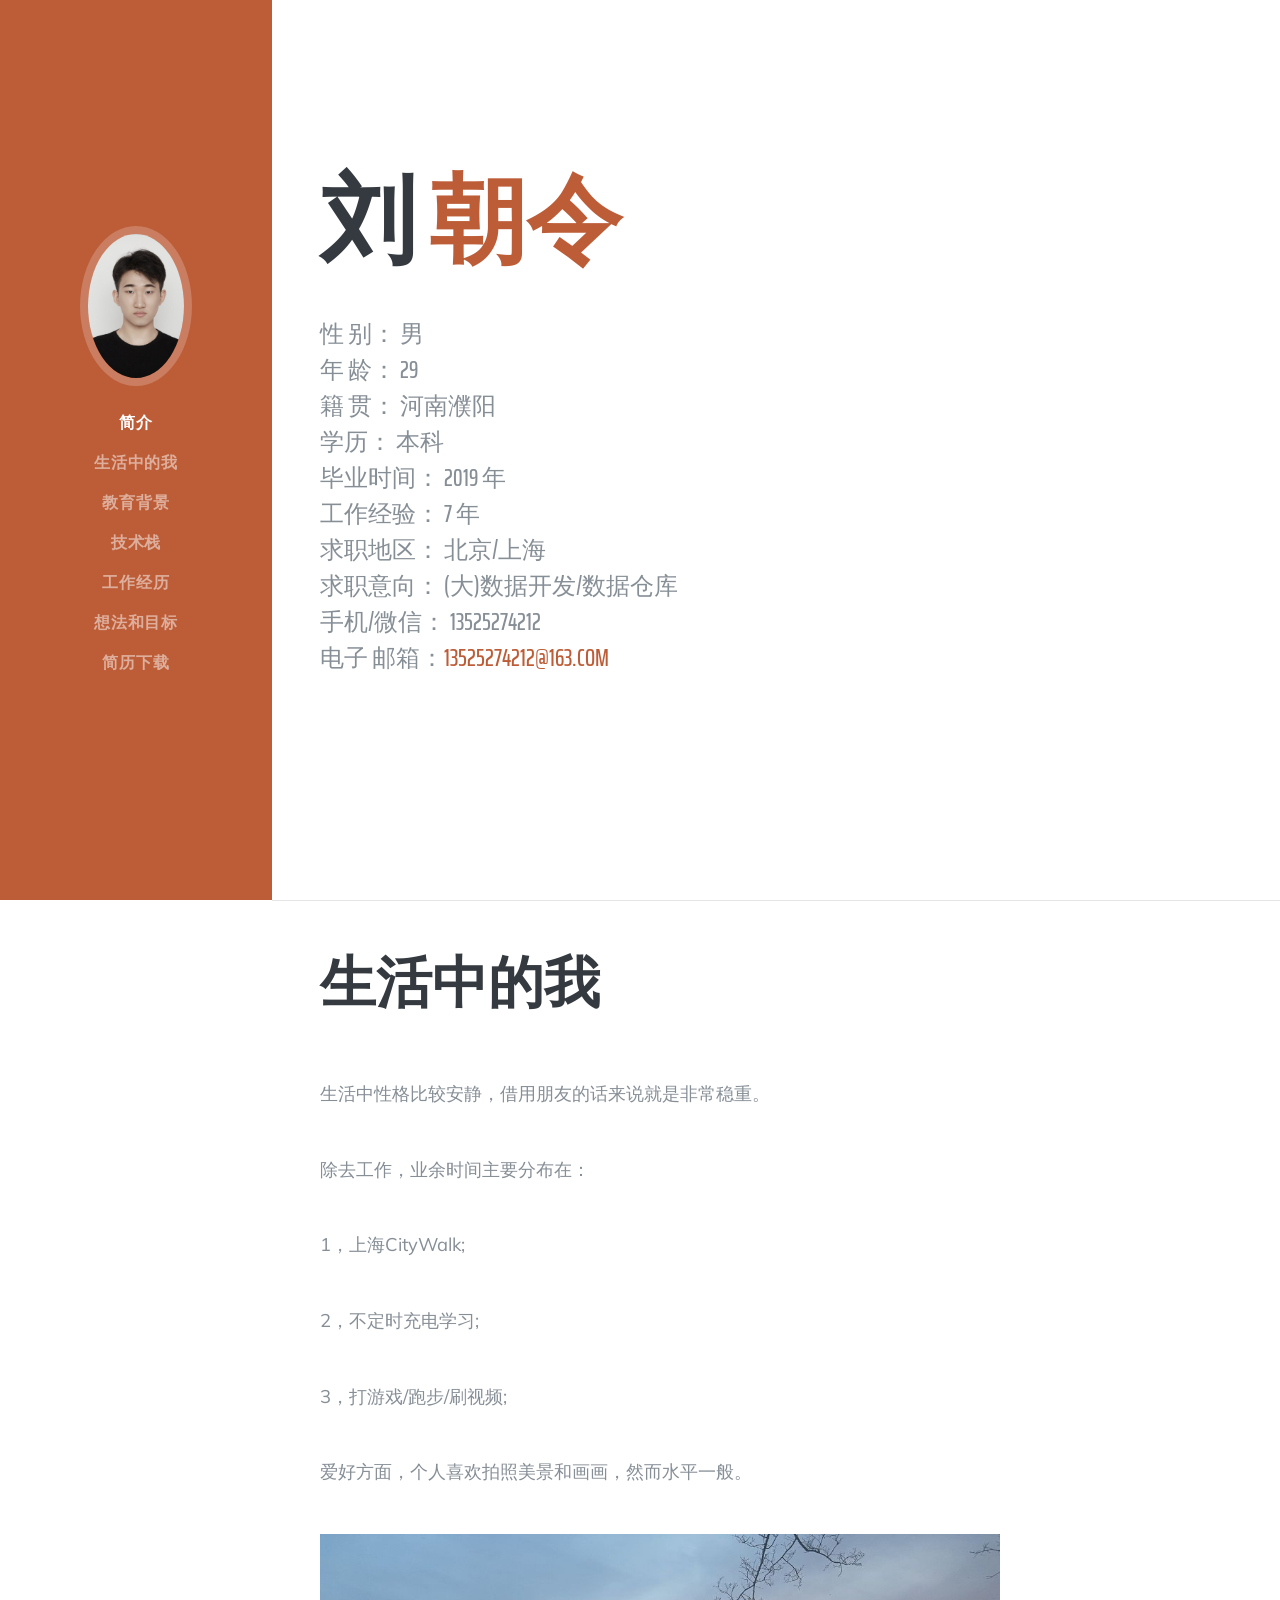
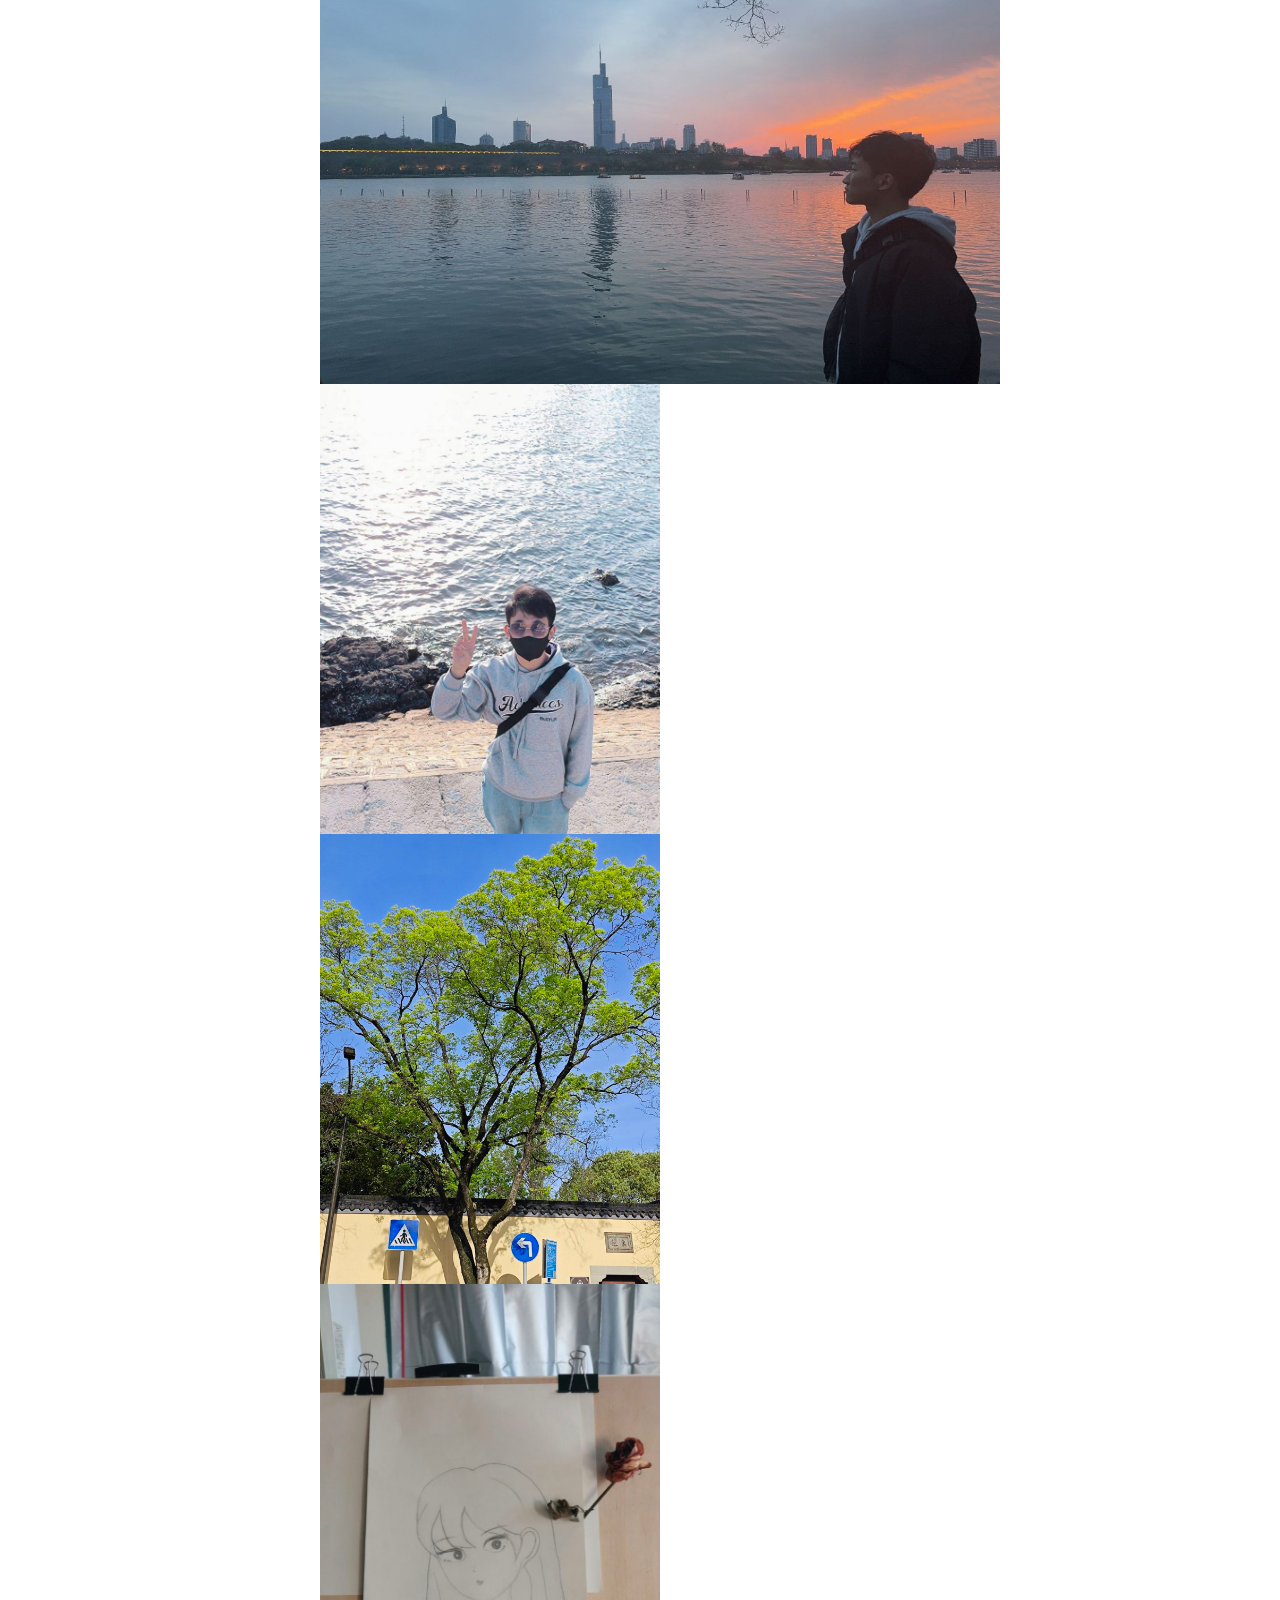
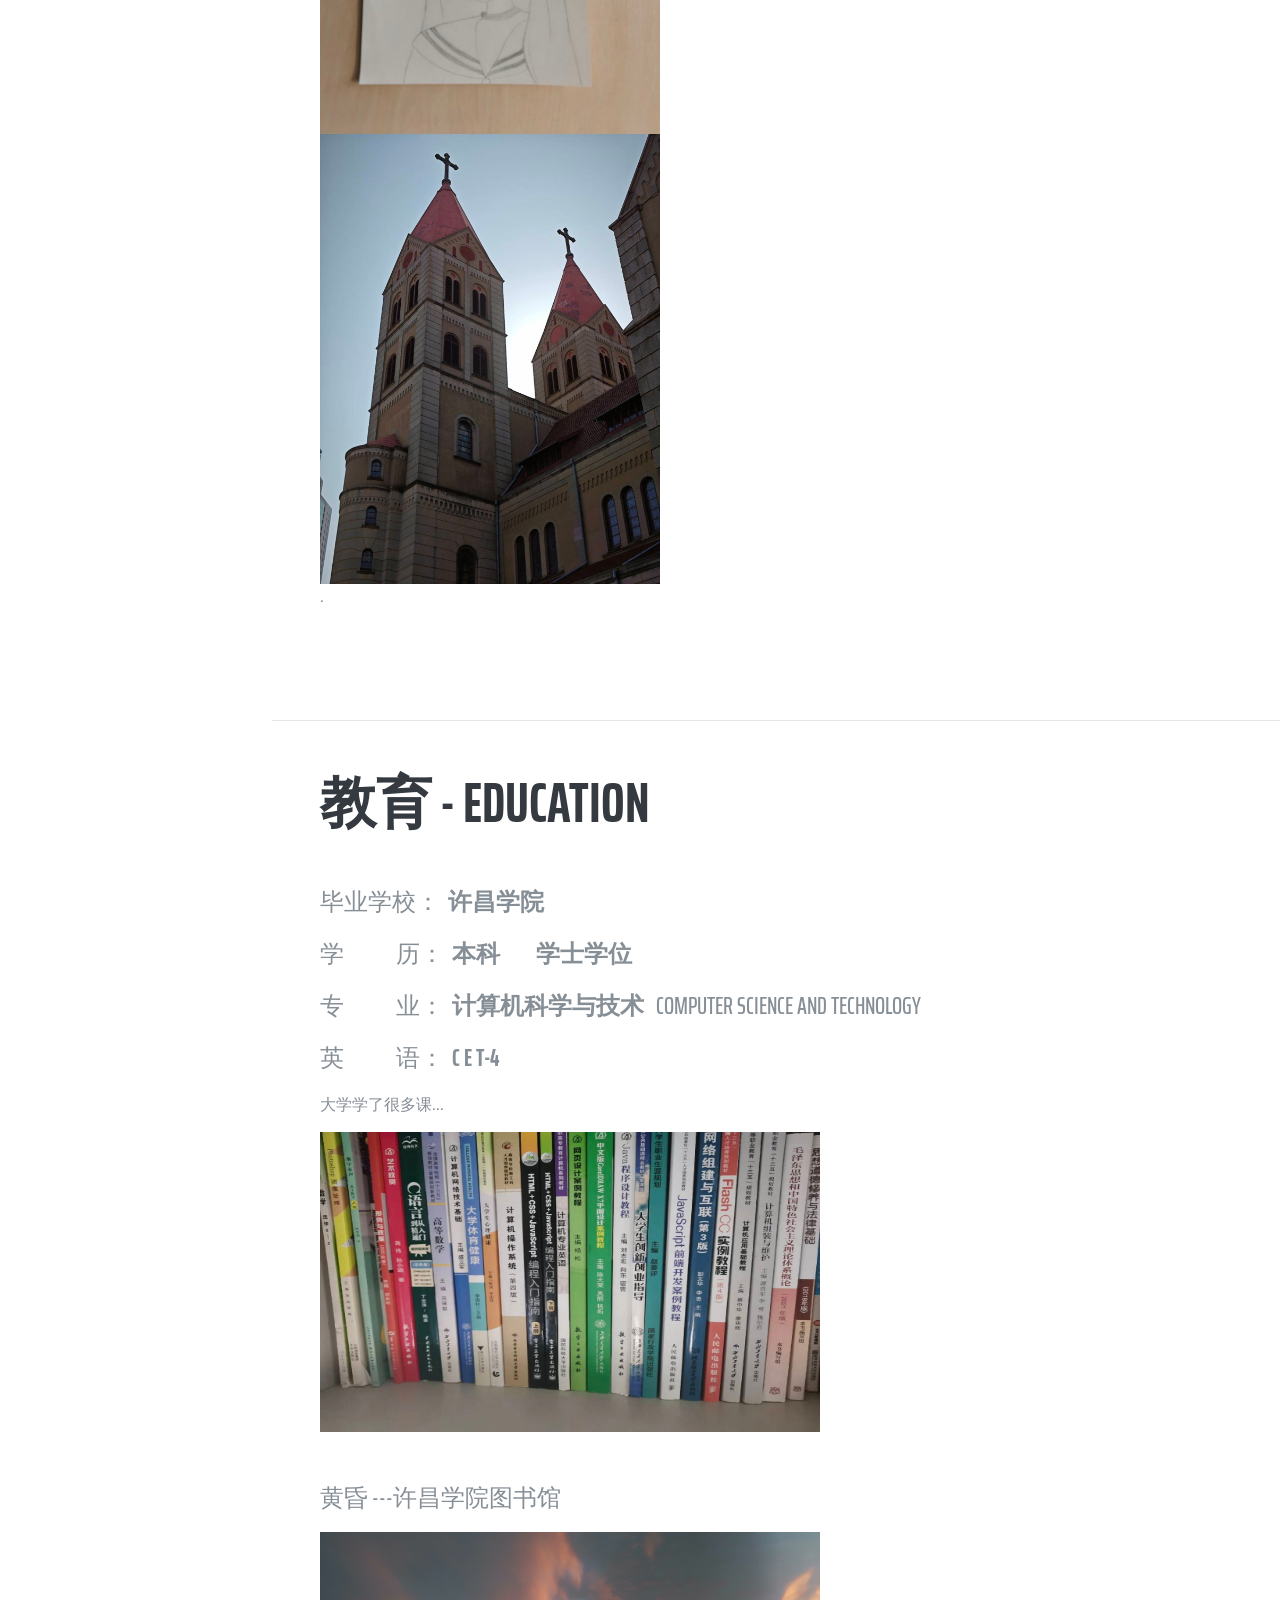
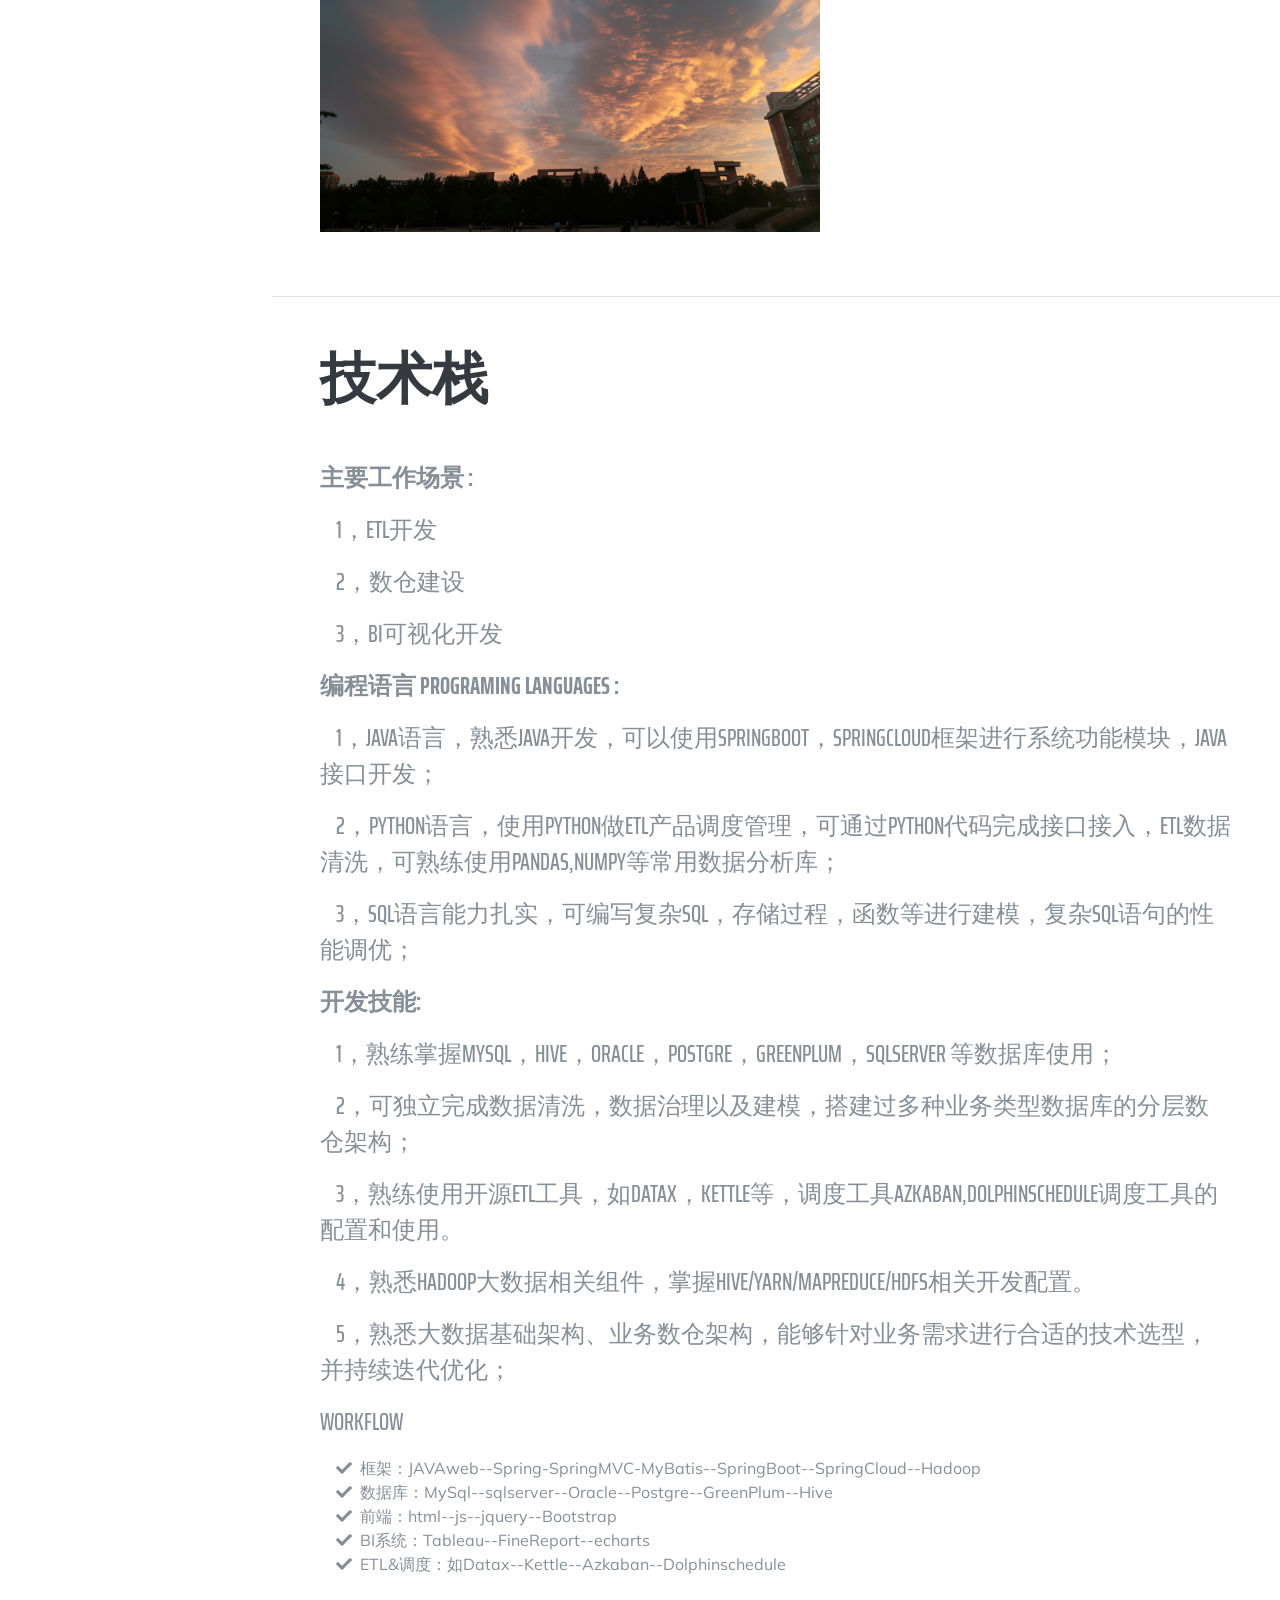
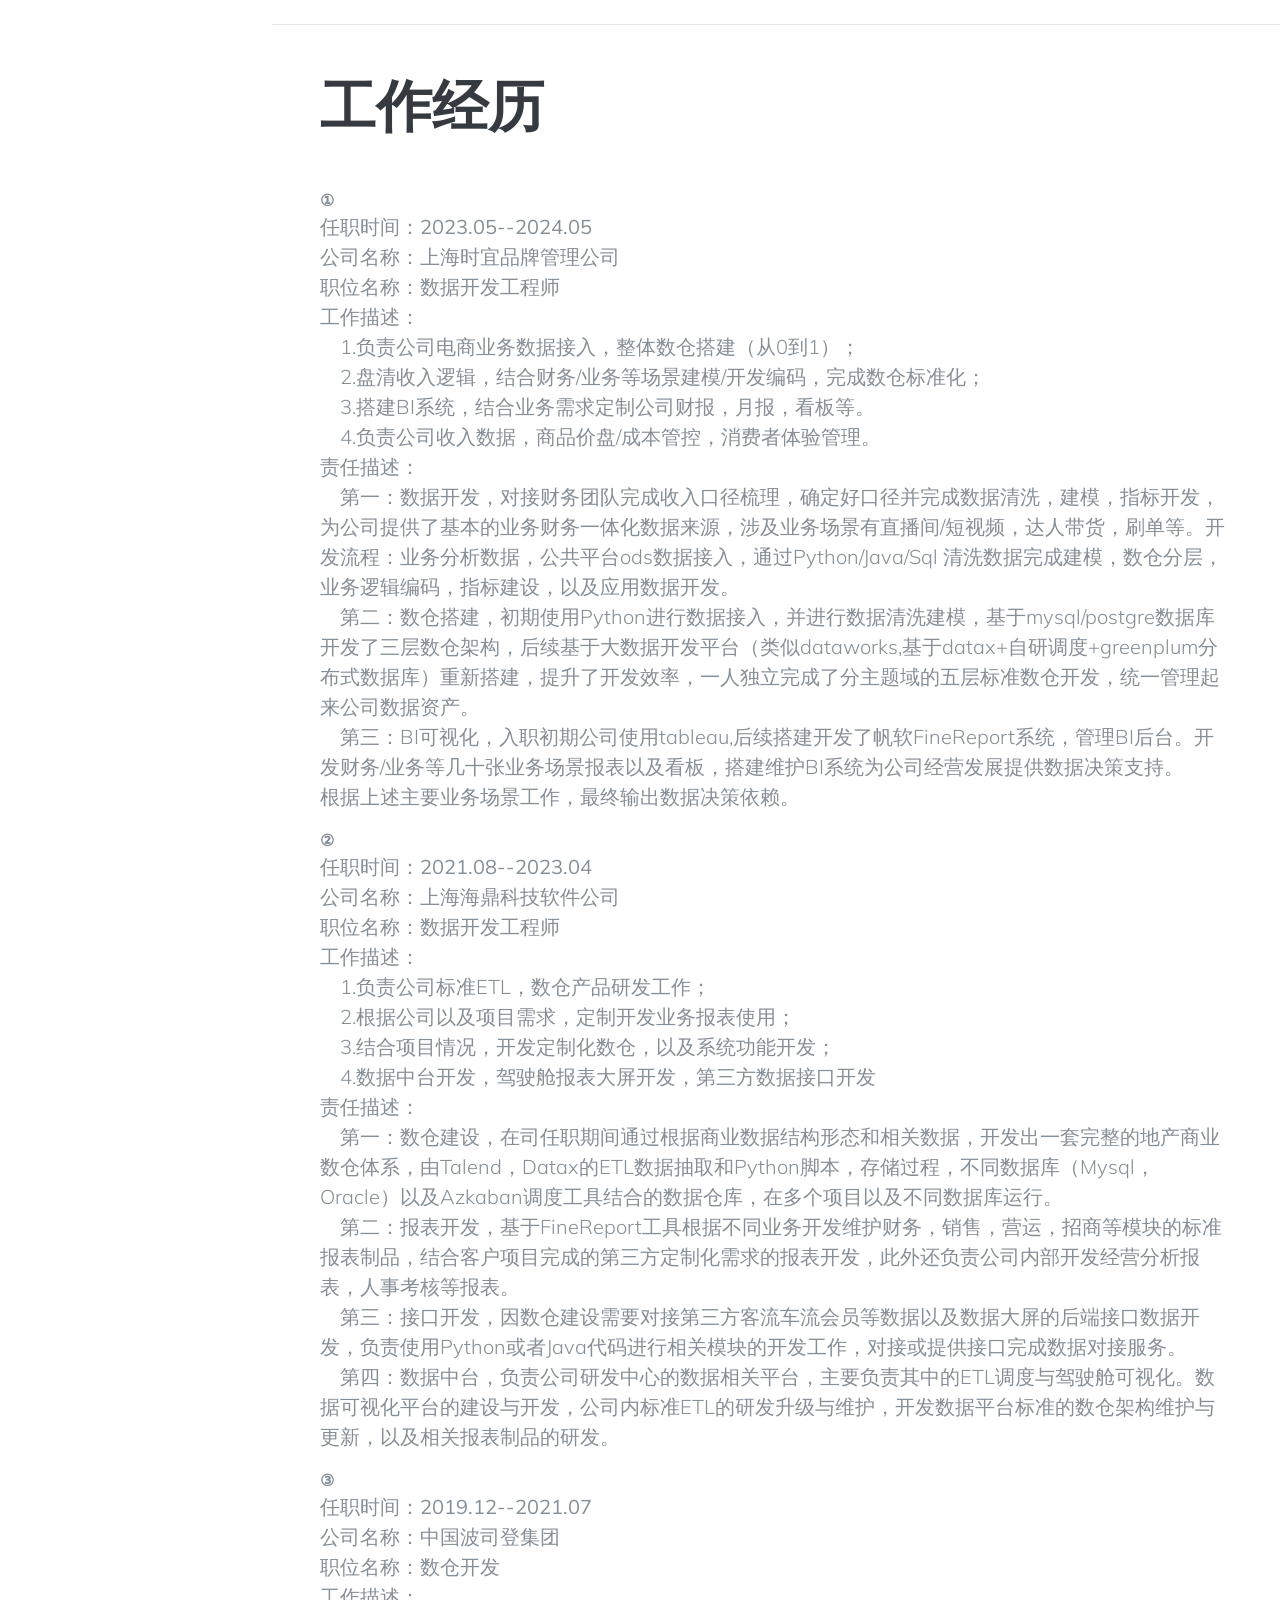
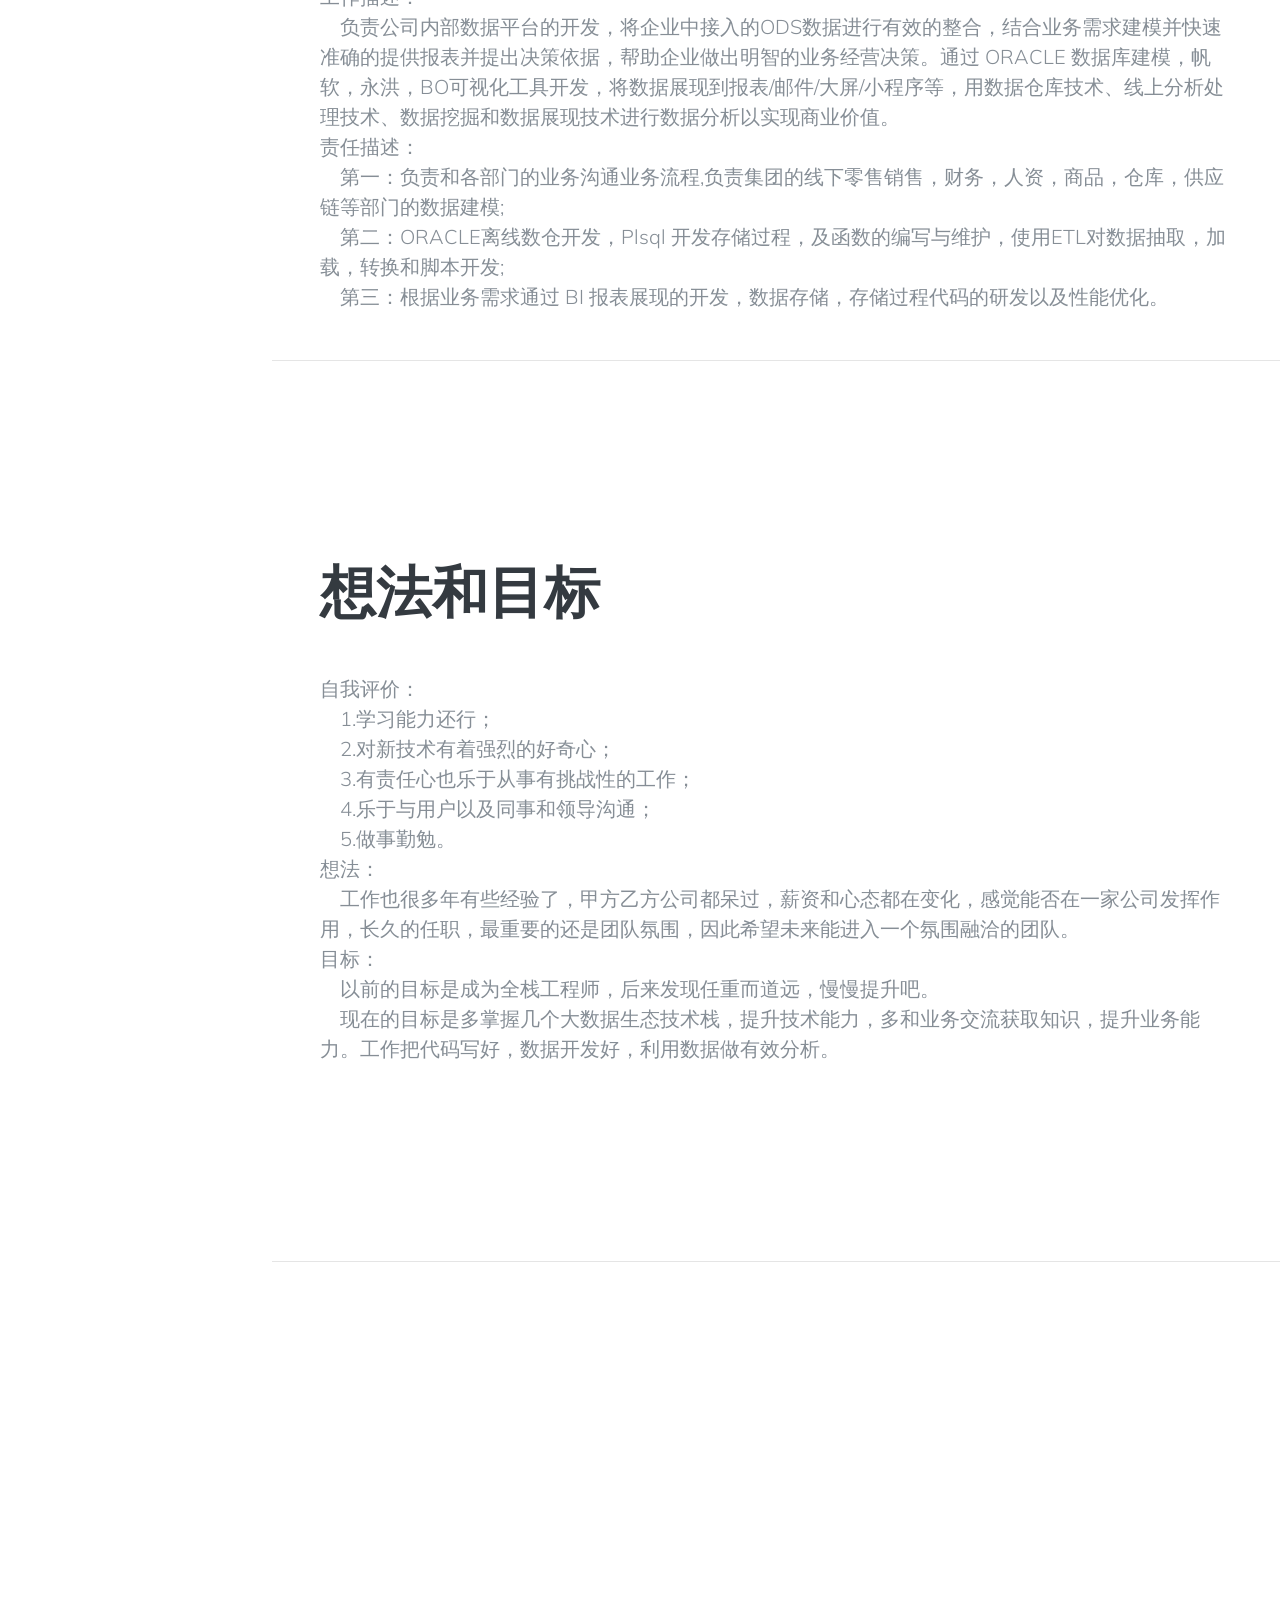
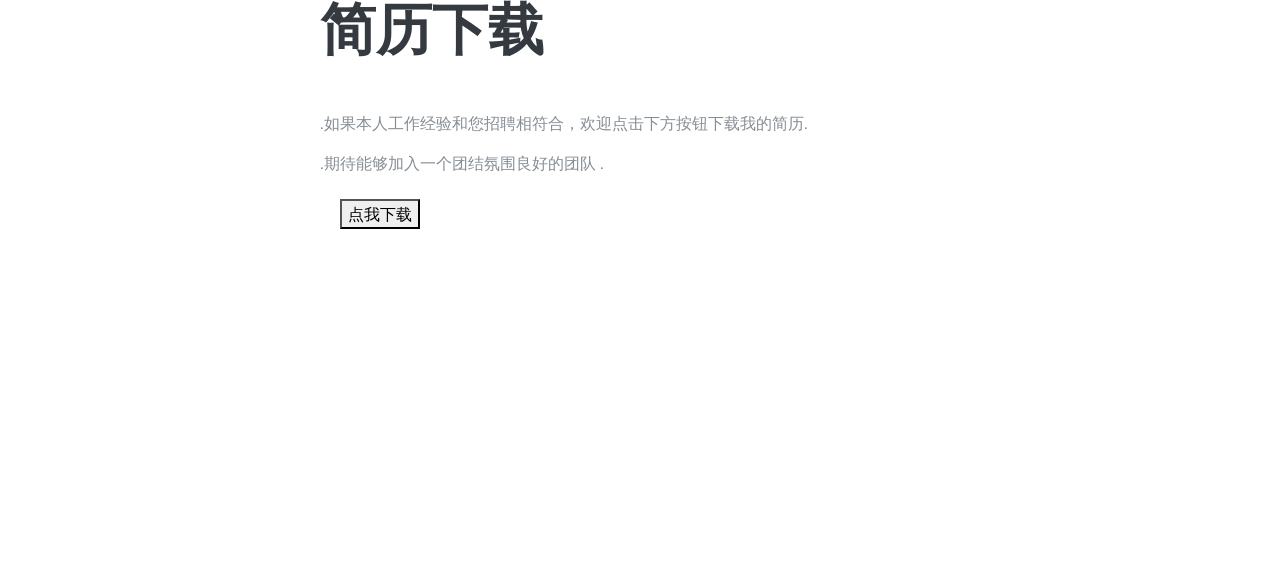
==== commit ea905f8b: "Update index.html" ====
--- a/index.html
+++ b/index.html
@@ -303,7 +303,7 @@
           <h3 class="mb-0"></h3>
           <div class="subheading mb-3"></div>
           <a><b>③</b></a><br>
-          <a  class="lead mb-5"><b>任职时间：2020.05--2021.07</b></a><br>
+          <a  class="lead mb-5"><b>任职时间：2019.12--2021.07</b></a><br>
           <a class="lead mb-5"><b> 公司名称：中国波司登集团</b> </a><br>
           <a class="lead mb-5"><b> 职位名称：数仓开发</b> </a><br>
           <a class="lead mb-5"><b> 工作描述：</b> </a><br>
@@ -315,40 +315,8 @@
           <a class="lead mb-5">&nbsp;&nbsp;&nbsp;&nbsp;第三：根据业务需求通过 BI 报表展现的开发，数据存储，存储过程代码的研发以及性能优化。</a><br>
 
         </div>
-        <div class="resume-content">
-          <h3 class="mb-0"></h3>
-          <div class="subheading mb-3"></div>
-          <a><b>④</b></a><br>
-          <a  class="lead mb-5"><b>任职时间：2019.11--2020.04</b></a><br>
-          <a class="lead mb-5"><b> 公司名称：郑州乐驰软件信息公司</b> </a><br>
-          <a class="lead mb-5"><b> 职位名称：JAVA开发/数仓开发</b> </a><br>
-          <a class="lead mb-5"><b> 工作描述：</b> </a><br>
-          <a class="lead mb-5">&nbsp;&nbsp;&nbsp;&nbsp;在公司参与开发一套微服务架构系统，是服务于公司市场部，人事部，财务部等部门的一整套企业管理系统，该系统的核心功能主要包含了绩效考核，员工模块，报销系统，面试记录，员工项目记录，福利系统等多个业务模块。负责企业的市场运营及发展，是一套较为完整的企业管理平台。</a><br>
-
-          <a class="lead mb-5"><b>责任描述：</b></a><br>
-          <a class="lead mb-5">&nbsp;&nbsp;&nbsp;&nbsp;第一：做前后端开发，使用 SpringCloud 分布式框架来管理多个 Springboot 微服务模块作为架构; </a><br>
-          <a class="lead mb-5">&nbsp;&nbsp;&nbsp;&nbsp;第二：主要负责开发了其中的市场合同，员工认证， 企业认证，短信验证，招聘面试记录，echarts 绩效报表,职位管理等模块功能。</a><br>
-
-
-        </div>
-        <div class="resume-content">
-          <h3 class="mb-0"></h3>
-          <div class="subheading mb-3"></div>
-          <a><b>⑤</b></a><br>
-          <a  class="lead mb-5"><b>任职时间：2018.11--2019.09</b></a><br>
-          <a class="lead mb-5"><b> 公司名称：许昌永城网络有限公司</b> </a><br>
-          <a class="lead mb-5"><b> 职位名称：JAVA开发（实习）</b> </a><br>
-          <a class="lead mb-5"><b> 工作描述：</b> </a><br>
-          <a class="lead mb-5">&nbsp;&nbsp;&nbsp;&nbsp;公司主要负责许昌市内政府,公共资源部门以及部分公司网站系统的研发，在工作期间主要为公司接手开发的网站系统进行前端编写以及后台代码的研发。 </a><br>
-
-          <a class="lead mb-5"><b>责任描述：</b></a><br>
-          <a class="lead mb-5">&nbsp;&nbsp;&nbsp;&nbsp;第一：负责所分配功能模块的功能开发、单元测试、代码优化工作; </a><br>
-          <a class="lead mb-5">&nbsp;&nbsp;&nbsp;&nbsp;第二：负责产品需求分析、代码编写;</a><br>
-          <a class="lead mb-5">&nbsp;&nbsp;&nbsp;&nbsp;第三：根据产品需求和设计进行软件开发；</a><br>
-
-
-        </div>
-        </div>
+
+   
       </div>
 
     </section>
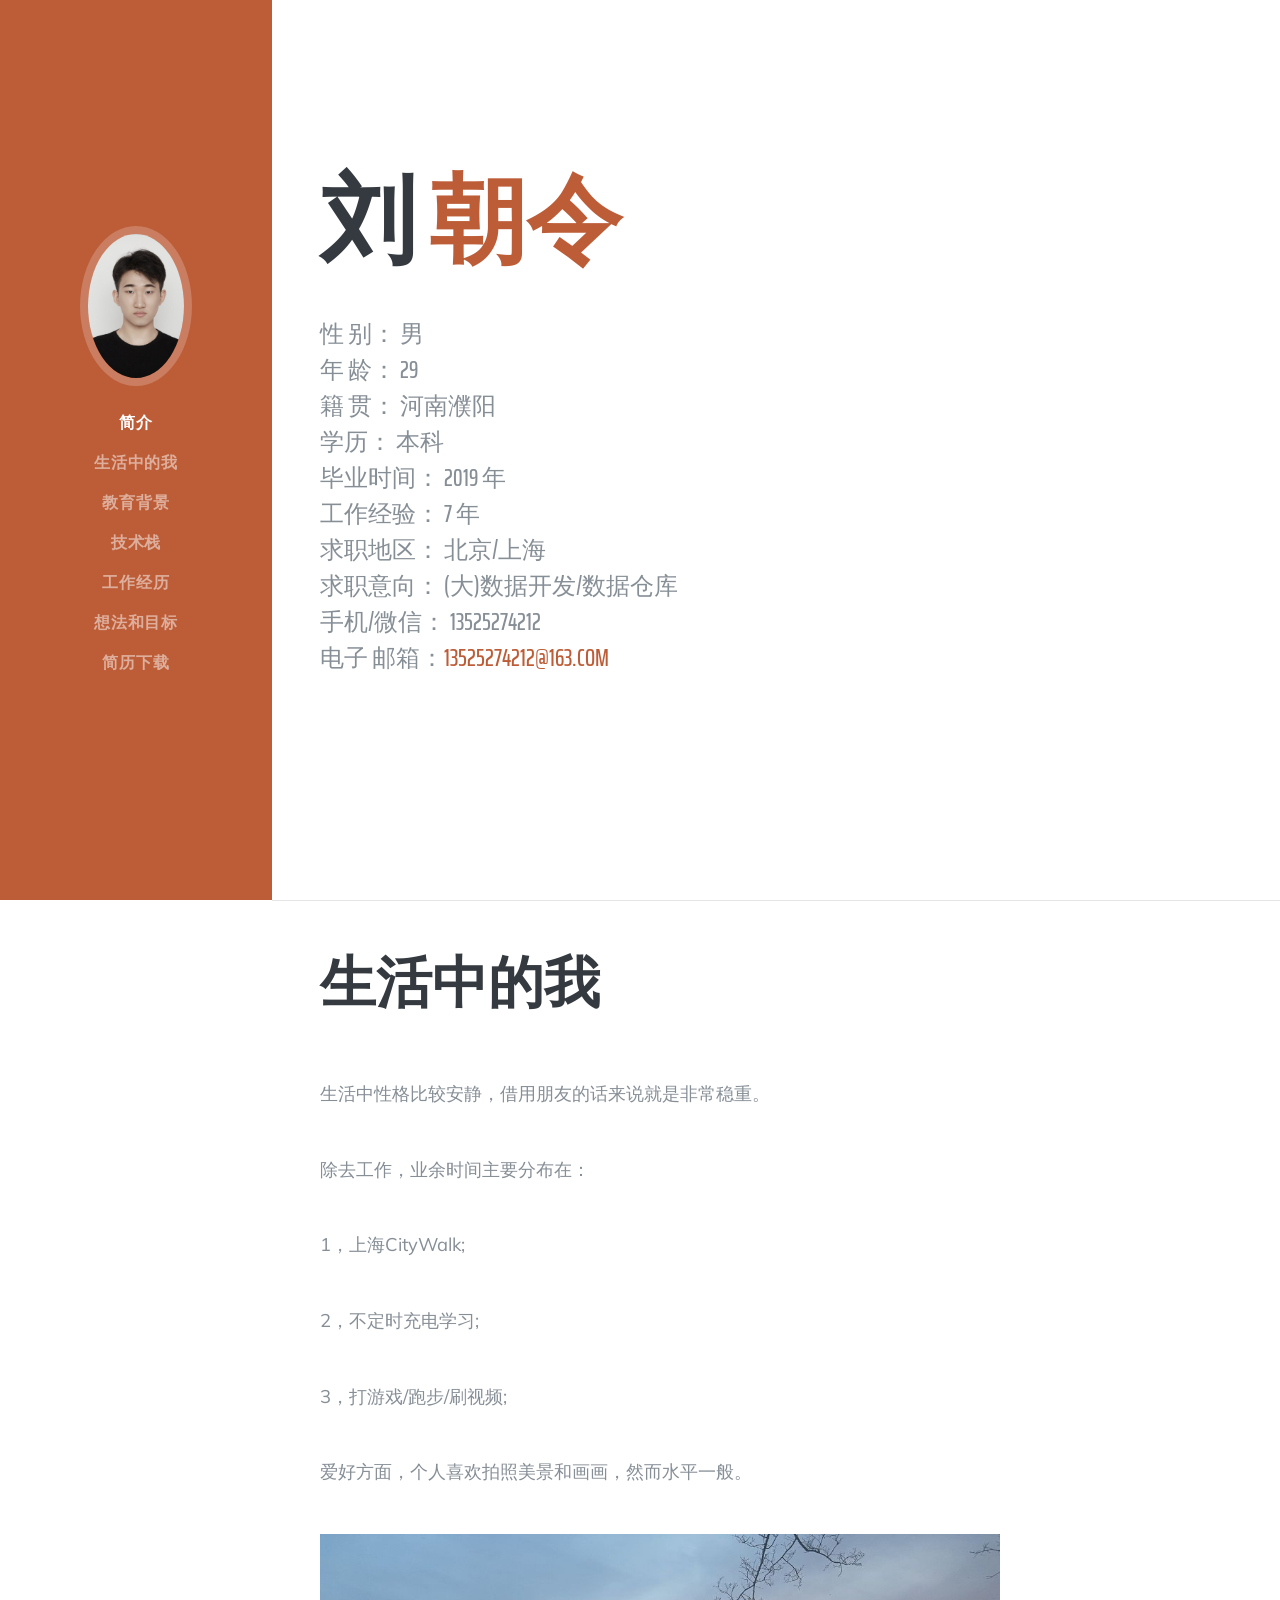
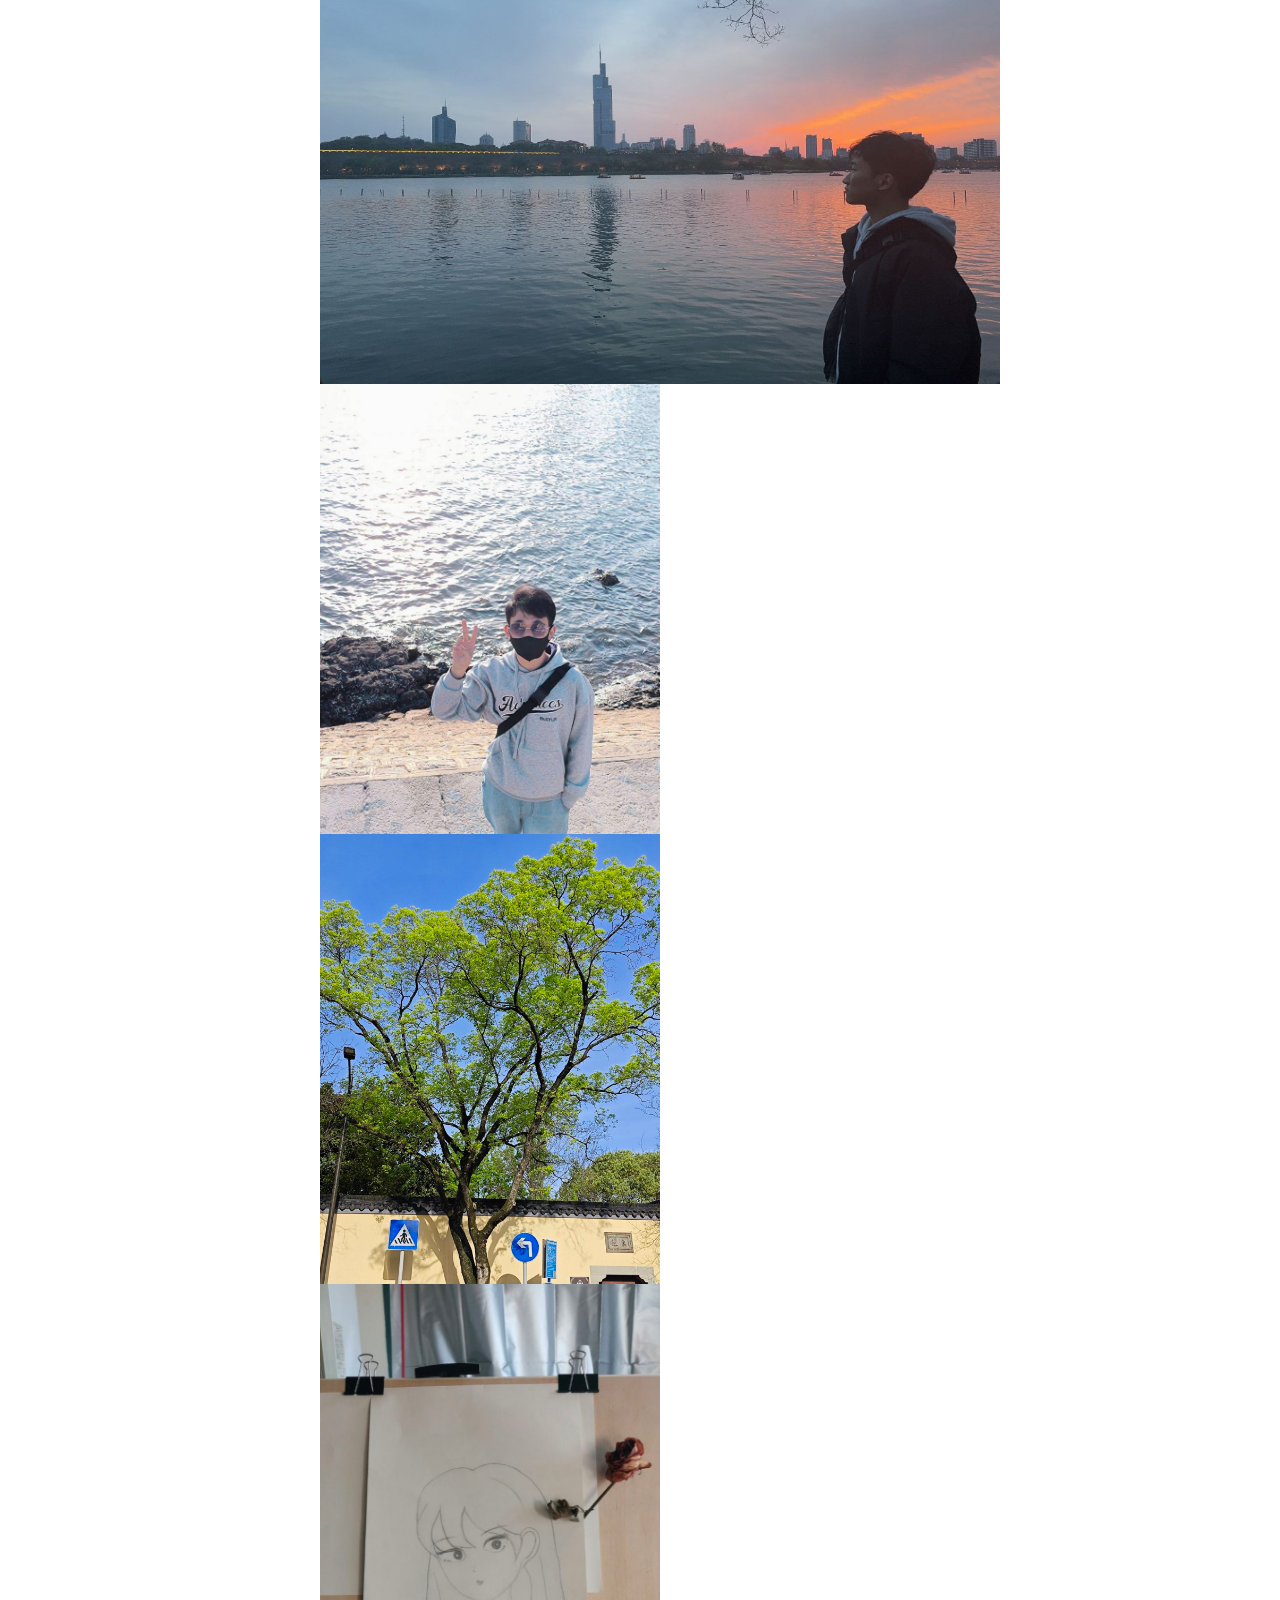
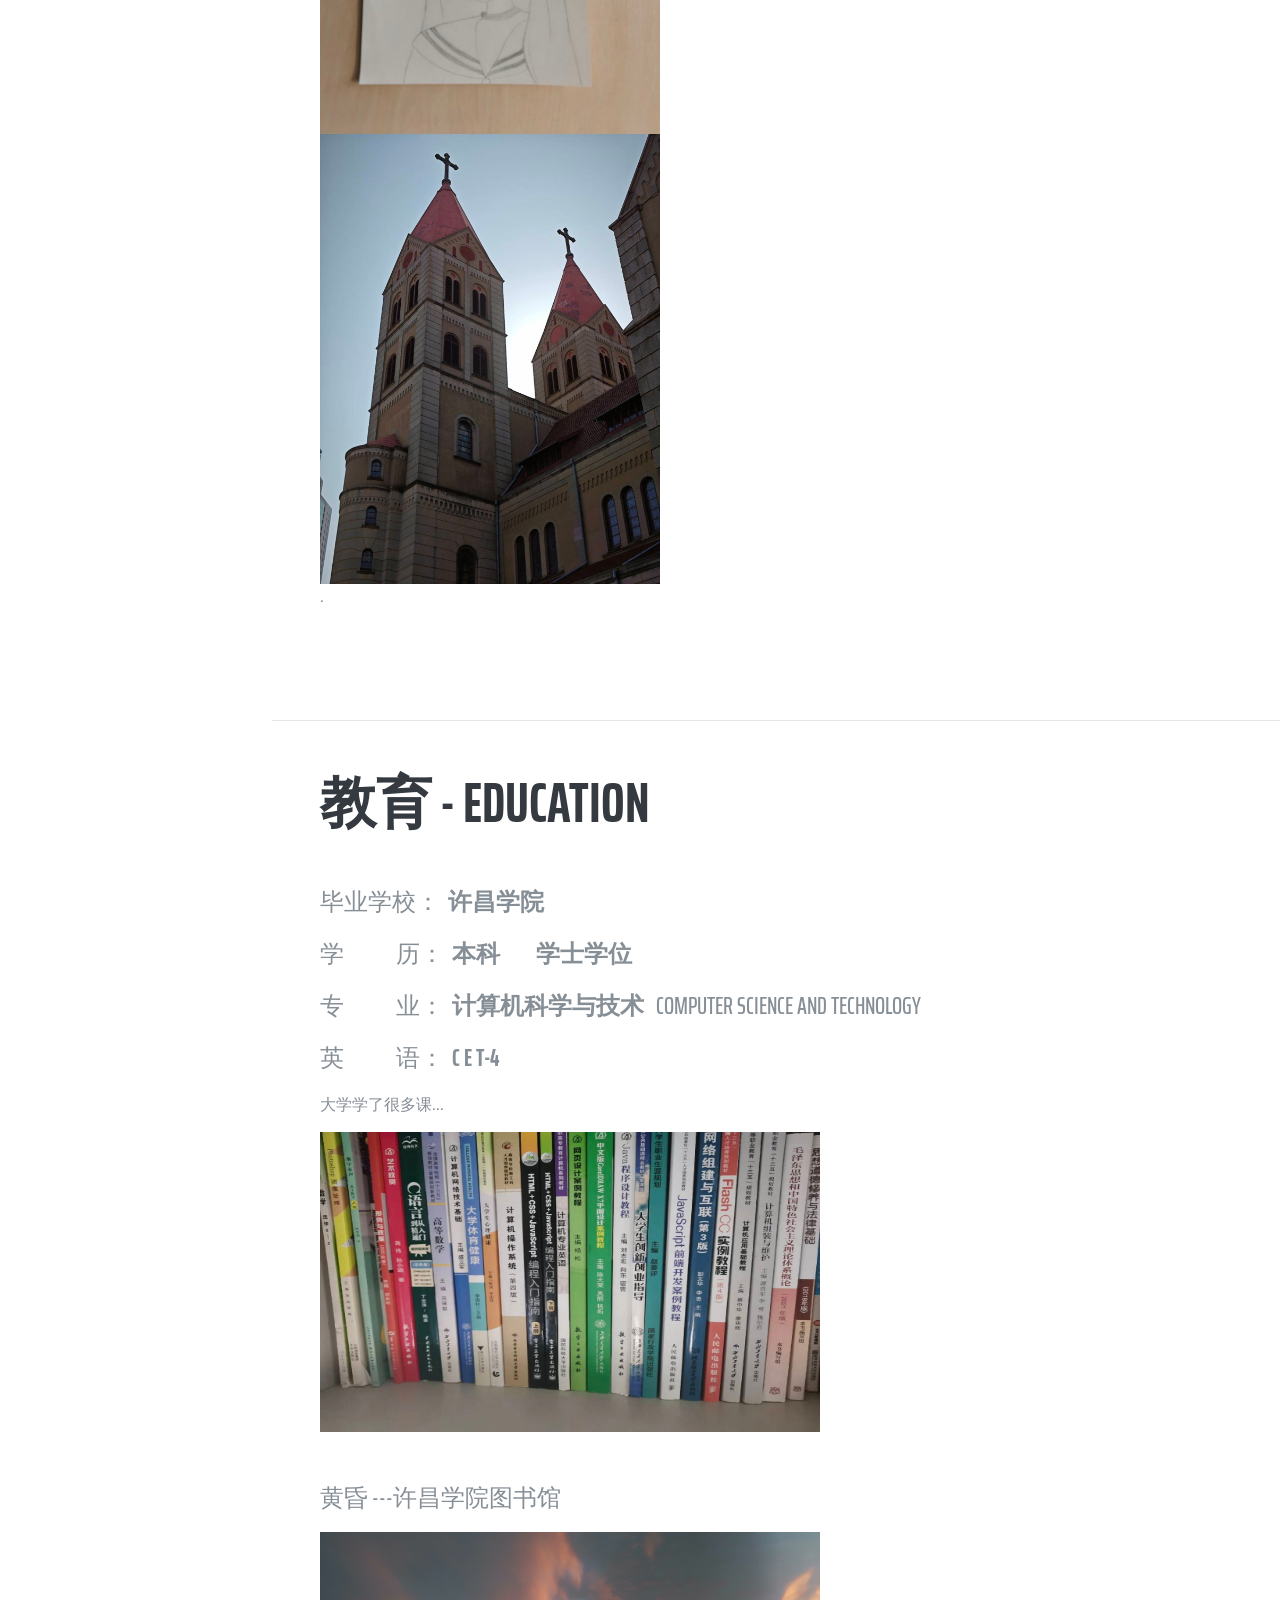
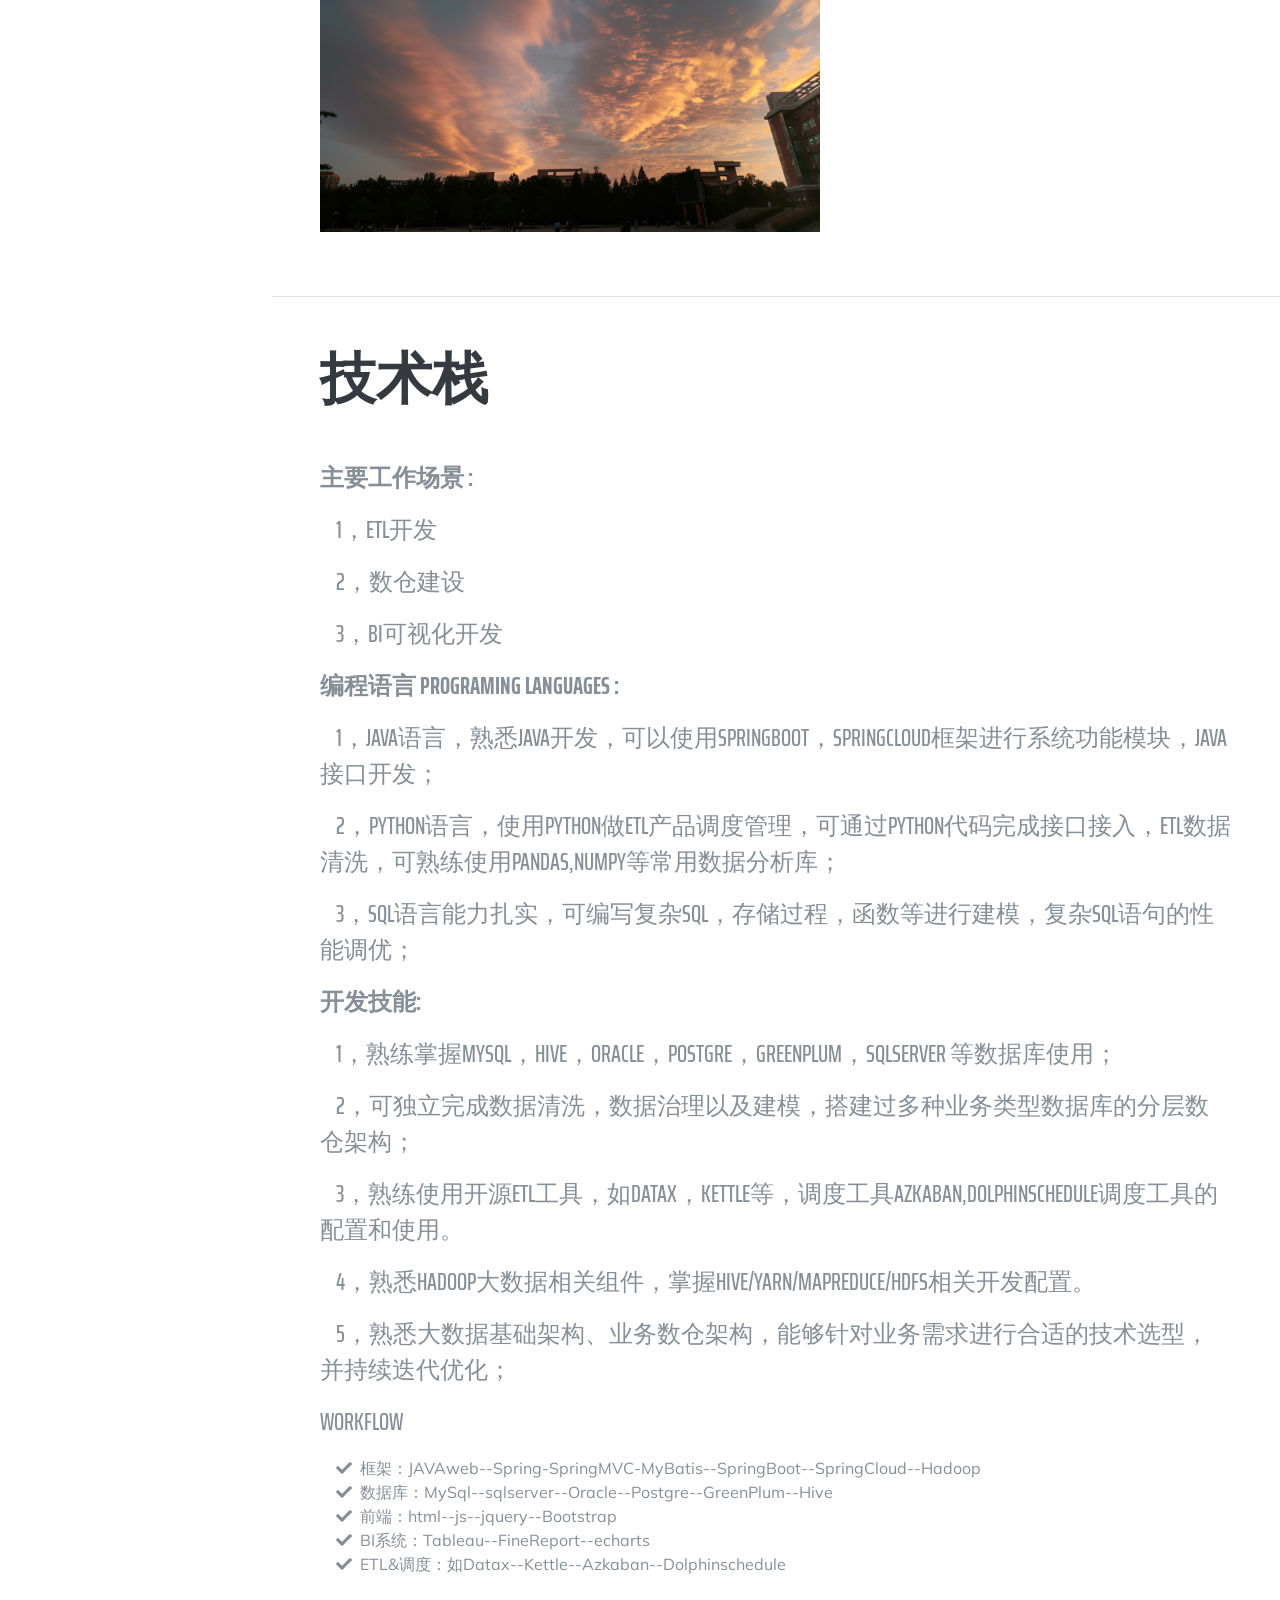
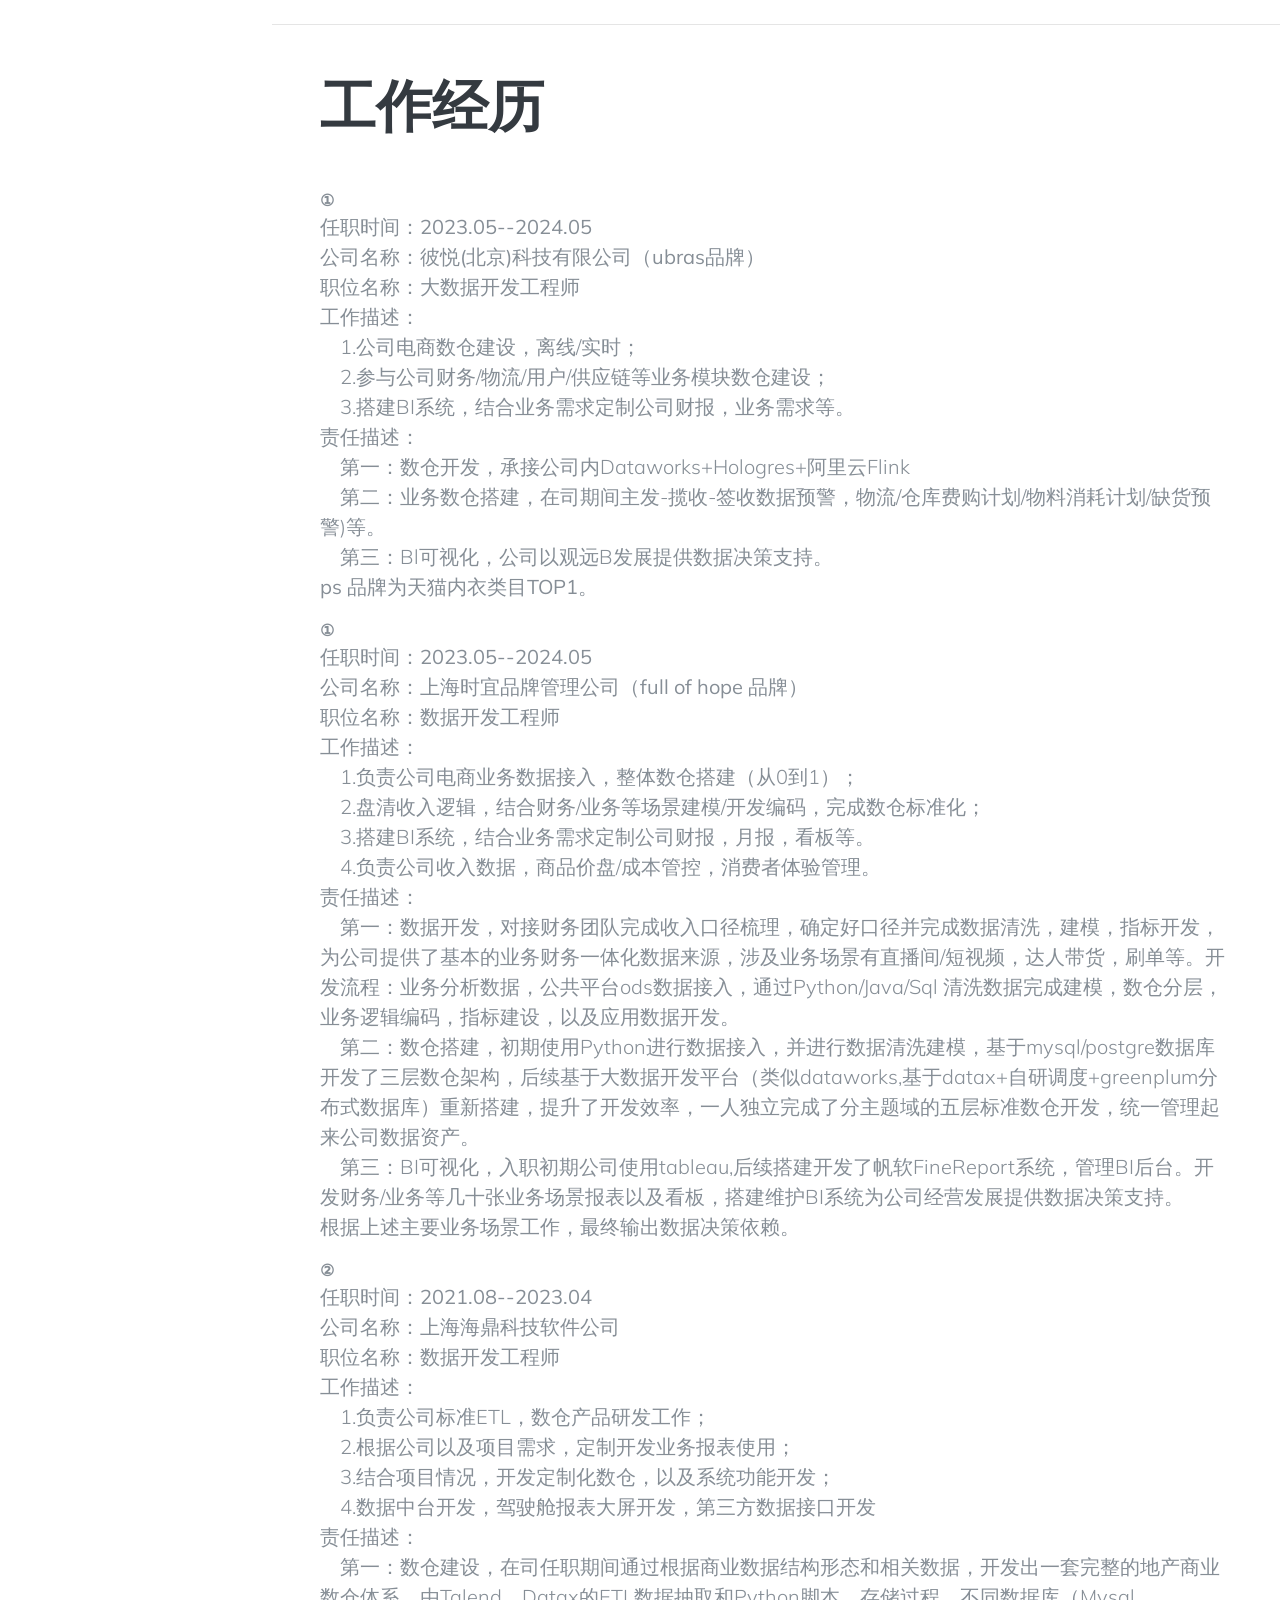
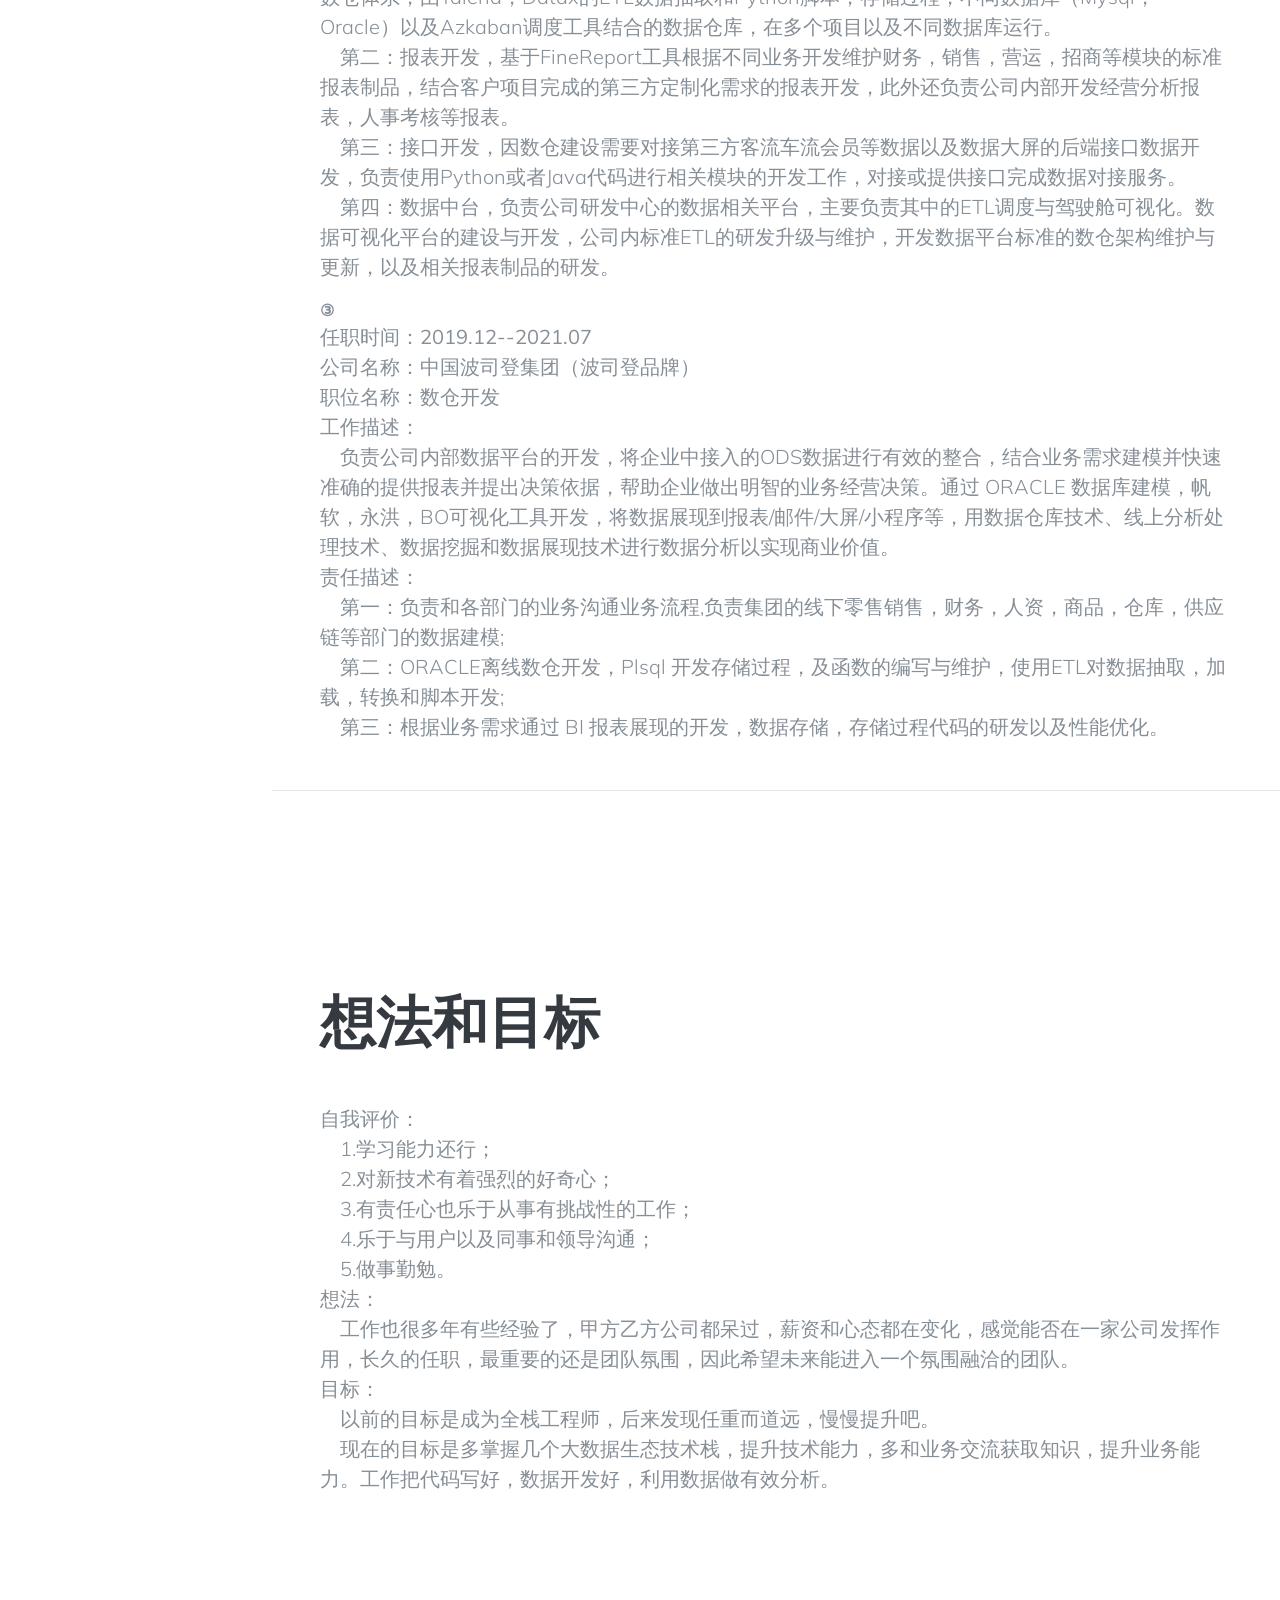
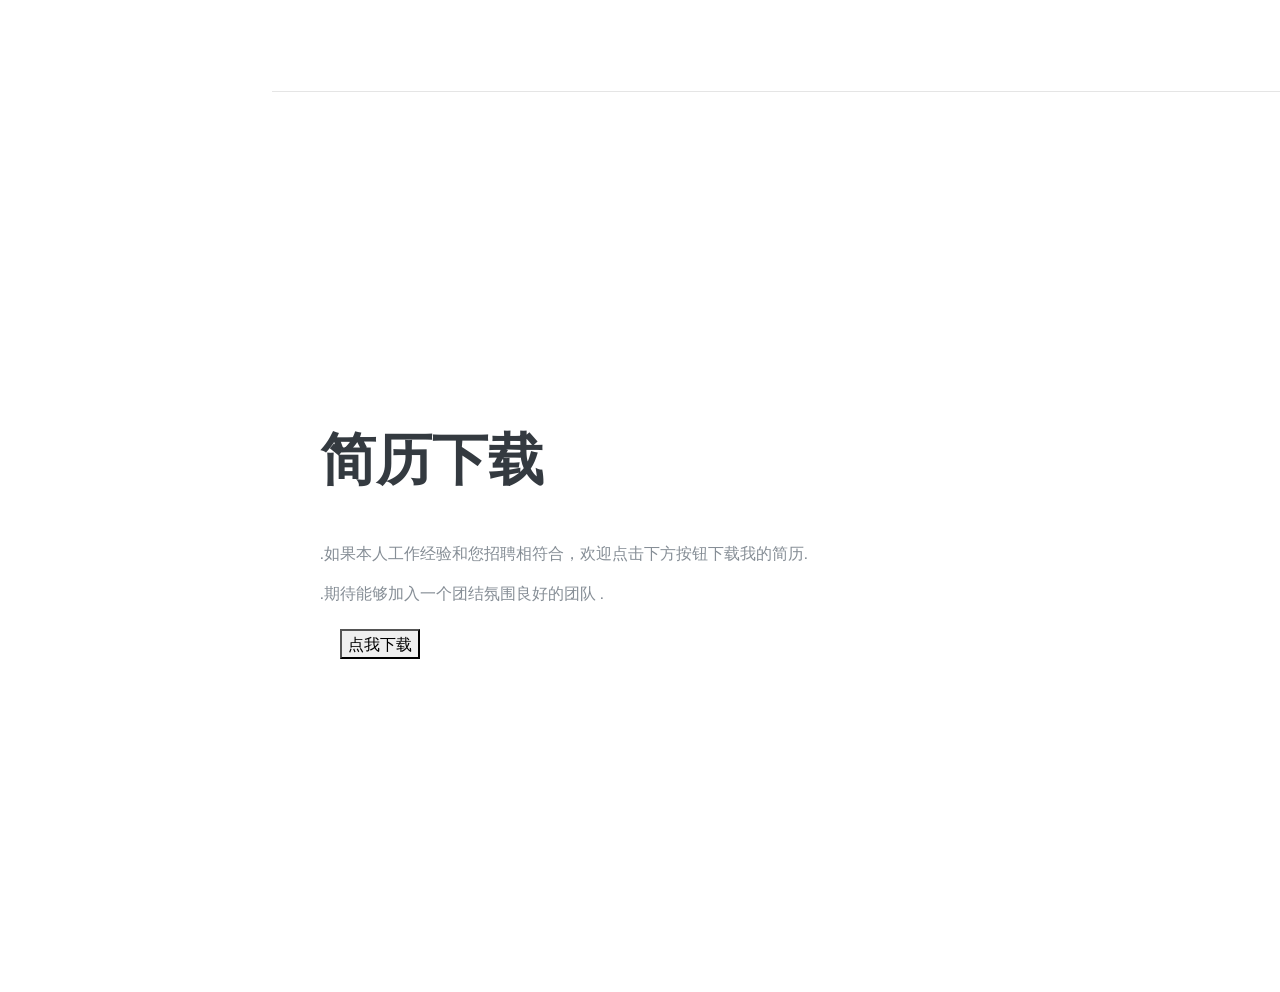
==== commit 8d5eee88: "Add files via upload" ====
--- a/index.html
+++ b/index.html
@@ -1,398 +1,416 @@
-<!DOCTYPE html>
-<html lang="en">
-
-<head>
-
-  <meta charset="utf-8">
-  <meta name="viewport" content="width=device-width, initial-scale=1, shrink-to-fit=no">
-  <meta name="description" content="">
-  <meta name="author" content="">
-
-  <title>小刘的Resume</title>
-
-  <!-- Bootstrap core CSS -->
-  <link href="vendor/bootstrap/css/bootstrap.min.css" rel="stylesheet">
-
-  <!-- Custom fonts for this template -->
-  <link href="https://fonts.googleapis.com/css?family=Saira+Extra+Condensed:500,700" rel="stylesheet">
-  <link href="https://fonts.googleapis.com/css?family=Muli:400,400i,800,800i" rel="stylesheet">
-  <link href="vendor/fontawesome-free/css/all.min.css" rel="stylesheet">
-
-  <!-- Custom styles for this template -->
-  <link href="css/resume.min.css" rel="stylesheet">
-  <script>
-    // 获取当前日期
-    var currentDate = new Date();
-    // 提取当前年份
-    var currentYear = currentDate.getFullYear();
-    // 指定起始年份
-    var startYear = 2019;
-    // 计算工作经验年数
-    var workExperience = currentYear - startYear;
-    var age = currentYear - 1998 +1;
-  </script>
-</head>
-
-<body id="page-top">
-
-  <nav class="navbar navbar-expand-lg navbar-dark bg-primary fixed-top" id="sideNav">
-    <a class="navbar-brand js-scroll-trigger" href="#page-top">
-      <span class="d-block d-lg-none">刘小刘的刘小刘</span>
-      <span class="d-none d-lg-block">
-        <img class="img-fluid img-profile rounded-circle mx-auto mb-2" src="img/me.jpg" alt="">
-      </span>
-    </a>
-    <button class="navbar-toggler" type="button" data-toggle="collapse" data-target="#navbarSupportedContent" aria-controls="navbarSupportedContent" aria-expanded="false" aria-label="Toggle navigation">
-      <span class="navbar-toggler-icon"></span>
-    </button>
-    <div class="collapse navbar-collapse" id="navbarSupportedContent">
-      <ul class="navbar-nav">
-        <li class="nav-item">
-          <a class="nav-link js-scroll-trigger" href="#about">简介</a>
-        </li>
-        <li class="nav-item">
-          <a class="nav-link js-scroll-trigger" href="#experience">生活中的我</a>
-        </li>
-        <li class="nav-item">
-          <a class="nav-link js-scroll-trigger" href="#education">教育背景</a>
-        </li>
-        <li class="nav-item">
-          <a class="nav-link js-scroll-trigger" href="#skills">技术栈</a>
-        </li>
-        <li class="nav-item">
-          <a class="nav-link js-scroll-trigger" href="#interests">工作经历</a>
-        </li>
-        <li class="nav-item">
-          <a class="nav-link js-scroll-trigger" href="#awards">想法和目标</a>
-        </li>
-        <li class="nav-item">
-          <a class="nav-link js-scroll-trigger" href="#resume">简历下载</a>
-        </li>
-      </ul>
-    </div>
-  </nav>
-
-  <div class="container-fluid p-0">
-
-    <section class="resume-section p-3 p-lg-5 d-flex align-items-center" id="about">
-      <div class="w-100">
-         <h1 class="mb-0">刘
-          <span class="text-primary">朝令</span>
-        </h1>
-        <div class="subheading mb-5"><br>
-          <div class="subheading mb-3"></div>
-<!--          <a>页面正在开发中</a>-->
-          <a>性  别：  男</a><br>
-          <a>年  龄：  </a><script>document.write(age);</script><br>
-          <a>籍  贯：  河南濮阳</a><br>
-          <a>学历： 本科 </a><br>
-          <a>毕业时间： 2019 年 </a><br>
-          <a>工作经验：  </a><script>document.write(workExperience);</script> 年<br>
-          <a>求职地区：  北京/上海</a><br>
-          <a>求职意向： (大)数据开发/数据仓库</a><br>
-          <a>手机/微信： 13525274212</a><br>
-          <a>电子  邮箱：</a><a href="mailto:13525274212@163.com">13525274212@163.com</a><br>
-
-        </div>
-
-        </div>
-      <div class="resume-date text-md-right">
-<!--        <span class="text-primary"> <img src="img/me.jpg" width="200" height="300"></span>-->
-      </div>
-<!--        <p class="lead mb-5">我就是练习时长好几年的Java练习生&#45;&#45;刘小黑.</p>-->
-<!--        <p class="lead mb-5">请多多为我投票吧...</p>-->
-<!--        <div class="social-icons">-->
-<!--          <a href="#">-->
-<!--            <i class="fab fa-linkedin-in"></i>-->
-<!--          </a>-->
-<!--          <a href="#">-->
-<!--            <i class="fab fa-github"></i>-->
-<!--          </a>-->
-<!--          <a href="#">-->
-<!--            <i class="fab fa-twitter"></i>-->
-<!--          </a>-->
-<!--          <a href="#">-->
-<!--            <i class="fab fa-facebook-f"></i>-->
-<!--          </a>-->
-<!--        </div>-->
-      </div>
-    </section>
-
-    <hr class="m-0">
-
-    <section class="resume-section p-3 p-lg-5 d-flex justify-content-center" id="experience" >
-
-      <div class="w-100">
-        <h2 class="mb-5">生活中的我</h2>
-
-
-        <div class="resume-item d-flex flex-column flex-md-row justify-content-between mb-5">
-          <div class="resume-content">
-            <h3 class="mb-0"></h3>
-            <div class="subheading mb-3"></div>
-            <p class="lead mb-5">生活中性格比较安静，借用朋友的话来说就是非常稳重。</p>
-            <p class="lead mb-5">除去工作，业余时间主要分布在：</p>
-            <p class="lead mb-5">1，上海CityWalk;</p>
-            <p class="lead mb-5">2，不定时充电学习;</p>
-            <p class="lead mb-5">3，打游戏/跑步/刷视频;</p>
-            <p class="lead mb-5">爱好方面，个人喜欢拍照美景和画画，然而水平一般。</p>
-            <img src="img/aboutme1.jpg" width="680" height="450">
-            <img src="img/aboutme2.jpg" width="340" height="450">
-            <img src="img/tree.jpg" width="340" height="450">
-            <img src="img/picture.jpg" width="340" height="450">
-            <img src="img/picture2.jpg" width="340" height="450">
-            <p>.</p>
-          </div>
-          <div class="resume-date text-md-right">
-<!--            <span class="text-primary"> <img src="img/aboutme2.jpg" width="340" height="450"></span>-->
-          </div>
-        </div>
-
-
-      </div>
-
-    </section>
-
-    <hr class="m-0">
-
-    <section class="resume-section p-3 p-lg-5 d-flex align-items-center" id="education">
-      <div class="w-100">
-        <h2 class="mb-5">教育 - Education</h2>
-
-        <div class="resume-item d-flex flex-column flex-md-row justify-content-between mb-5">
-          <div class="resume-content">
-<!--            <h4 class="mb-0">学历：&nbsp;&nbsp; 本科 &nbsp;&nbsp; &nbsp;&nbsp;&nbsp;&nbsp; 毕业学校：许昌学院 </h4>-->
-            <div class="subheading mb-3">  毕业学校：&nbsp;&nbsp;<b>许昌学院</b> </div>
-            <div class="subheading mb-3">学&nbsp;&nbsp;&nbsp;&nbsp;&nbsp;&nbsp;&nbsp;&nbsp;&nbsp;&nbsp;&nbsp;&nbsp;&nbsp;历：&nbsp;&nbsp;<b>本科</b> &nbsp;&nbsp; &nbsp;&nbsp;&nbsp;&nbsp; <b>学士学位</b> </div>
-            <div class="subheading mb-3">专&nbsp;&nbsp;&nbsp;&nbsp;&nbsp;&nbsp;&nbsp;&nbsp;&nbsp;&nbsp;&nbsp;&nbsp;&nbsp;业：&nbsp;&nbsp;<b>计算机科学与技术</b> &nbsp;&nbsp;Computer Science and Technology</div><Computer Science and Technology>
-            <div class="subheading mb-3">英&nbsp;&nbsp;&nbsp;&nbsp;&nbsp;&nbsp;&nbsp;&nbsp;&nbsp;&nbsp;&nbsp;&nbsp;&nbsp;语：&nbsp;&nbsp;<b>C E T-4</b> &nbsp;&nbsp; </div><Computer Science and Technology>
-            <p>大学学了很多课...</p> <img src="img/books.jpg" width="500" height="300">
-          </div>
-          <div class="resume-date text-md-right">
-<!--            <img src="img/books.jpg" width="500" height="400">-->
-          </div>
-        </div>
-        
-
-        <div class="resume-item d-flex flex-column flex-md-row justify-content-between">
-          <div class="resume-content">
-            <div class="subheading mb-3">黄昏 ---许昌学院图书馆 </div>
-            <img src="img/library.jpg" height="300" width="500">
-            <h3 class="mb-0"> </h3>
-
-            <p></p>
-          </div>
-          <div class="resume-date text-md-right">
-            <span class="text-primary"> </span>
-          </div>
-        </div>
-
-      </div>
-    </section>
-
-    <hr class="m-0">
-
-    <section class="resume-section p-3 p-lg-5 d-flex align-items-center" id="skills">
-      <div class="w-100">
-        <h2 class="mb-5">技术栈</h2>
-        <div class="subheading mb-3" ><b>主要工作场景     :</b></div>
-        <div class="subheading mb-3" >&nbsp;&nbsp;&nbsp;&nbsp;1，ETL开发 </div>
-        <div class="subheading mb-3" >&nbsp;&nbsp;&nbsp;&nbsp;2，数仓建设</div>
-        <div class="subheading mb-3" >&nbsp;&nbsp;&nbsp;&nbsp;3，BI可视化开发      </div>
-        <div class="subheading mb-3" ><b>编程语言 programing Languages :    </b></div>
-        <div class="subheading mb-3" >&nbsp;&nbsp;&nbsp;&nbsp;1，Java语言，熟悉java开发，可以使用SpringBoot，SpringCloud框架进行系统功能模块，JAVA接口开发；
-          </div>
-        <div class="subheading mb-3" >&nbsp;&nbsp;&nbsp;&nbsp;2，Python语言，使用python做ETL产品调度管理，可通过Python代码完成接口接入，ETL数据清洗，可熟练使用pandas,numpy等常用数据分析库；
-          </div>
-        <div class="subheading mb-3" >&nbsp;&nbsp;&nbsp;&nbsp;3，Sql语言能力扎实，可编写复杂sql，存储过程，函数等进行建模，复杂sql语句的性能调优；</div>
-        <div class="subheading mb-3"><b>开发技能:</b></div>
-        <div class="subheading mb-3">&nbsp;&nbsp;&nbsp;&nbsp;1，熟练掌握MySQL，Hive，Oracle，Postgre，GreenPlum，SQLserver 等数据库使用；
-         </div>
-        <div class="subheading mb-3">&nbsp;&nbsp;&nbsp;&nbsp;2，可独立完成数据清洗，数据治理以及建模，搭建过多种业务类型数据库的分层数仓架构；
-          </div>
-        <div class="subheading mb-3">&nbsp;&nbsp;&nbsp;&nbsp;3，熟练使用开源ETL工具，如Datax，Kettle等，调度工具Azkaban,Dolphinschedule调度工具的配置和使用。
-         </div>
-        <div class="subheading mb-3">&nbsp;&nbsp;&nbsp;&nbsp;4，熟悉Hadoop大数据相关组件，掌握Hive/Yarn/Mapreduce/Hdfs相关开发配置。
-          </div>
-        <div class="subheading mb-3">&nbsp;&nbsp;&nbsp;&nbsp;5，熟悉大数据基础架构、业务数仓架构，能够针对业务需求进行合适的技术选型，并持续迭代优化；
-        </div>
-<!--        <ul class="list-inline dev-icons">-->
-<!--          <li class="list-inline-item">-->
-<!--            <i class="fab fa-html5"></i>-->
-<!--          </li>-->
-<!--          <li class="list-inline-item">-->
-<!--            <i class="fab fa-css3-alt"></i>-->
-<!--          </li>-->
-<!--          <li class="list-inline-item">-->
-<!--            <i class="fab fa-js-square"></i>-->
-<!--          </li>-->
-<!--          </li>-->
-<!--          <li class="list-inline-item">-->
-<!--            <i class="fab fa-node-js"></i>-->
-<!--          </li>-->
-<!--          <li class="list-inline-item">-->
-<!--            <i class="fab fa-npm"></i>-->
-<!--          </li>-->
-<!--        </ul>-->
-
-        <div class="subheading mb-3">Workflow</div>
-        <ul class="fa-ul mb-0">
-          <li>
-            <i class="fa-li fa fa-check"></i>
-            框架：JAVAweb--Spring-SpringMVC-MyBatis--SpringBoot--SpringCloud--Hadoop</li>
-          <li>
-            <i class="fa-li fa fa-check"></i>
-            数据库：MySql--sqlserver--Oracle--Postgre--GreenPlum--Hive</li>
-          <li>
-            <i class="fa-li fa fa-check"></i>
-            前端：html--js--jquery--Bootstrap</li>
-          <li>
-            <i class="fa-li fa fa-check"></i>
-            BI系统：Tableau--FineReport--echarts </li>
-          <li>
-            <i class="fa-li fa fa-check"></i>
-            ETL&调度：如Datax--Kettle--Azkaban--Dolphinschedule </li>
-        </ul>
-      </div>
-    </section>
-
-    <hr class="m-0">
-
-    <section class="resume-section p-3 p-lg-5 d-flex align-items-center" id="interests">
-      <div class="w-100">
-        <h2 class="mb-5">工作经历</h2>
-        <div class="resume-content">
-          <h3 class="mb-0"></h3>
-          <div class="subheading mb-3"></div>
-          <a><b>①</b></a><br>
-          <a  class="lead mb-5"><b>任职时间：2023.05--2024.05</b></a><br>
-          <a class="lead mb-5"><b> 公司名称：上海时宜品牌管理公司</b> </a><br>
-          <a class="lead mb-5"><b> 职位名称：数据开发工程师</b> </a><br>
-          <a class="lead mb-5"><b> 工作描述：</b> </a><br>
-          <a class="lead mb-5">&nbsp;&nbsp;&nbsp;&nbsp;1.负责公司电商业务数据接入，整体数仓搭建（从0到1）；</a><br>
-          <a class="lead mb-5">&nbsp;&nbsp;&nbsp;&nbsp;2.盘清收入逻辑，结合财务/业务等场景建模/开发编码，完成数仓标准化；</a><br>
-          <a class="lead mb-5">&nbsp;&nbsp;&nbsp;&nbsp;3.搭建BI系统，结合业务需求定制公司财报，月报，看板等。</a><br>
-          <a class="lead mb-5">&nbsp;&nbsp;&nbsp;&nbsp;4.负责公司收入数据，商品价盘/成本管控，消费者体验管理。</a><br>
-          <a class="lead mb-5"><b>责任描述：</b></a><br>
-          <a class="lead mb-5">&nbsp;&nbsp;&nbsp;&nbsp;第一：数据开发，对接财务团队完成收入口径梳理，确定好口径并完成数据清洗，建模，指标开发，为公司提供了基本的业务财务一体化数据来源，涉及业务场景有直播间/短视频，达人带货，刷单等。开发流程：业务分析数据，公共平台ods数据接入，通过Python/Java/Sql 清洗数据完成建模，数仓分层，业务逻辑编码，指标建设，以及应用数据开发。</a><br>
-          <a class="lead mb-5">&nbsp;&nbsp;&nbsp;&nbsp;第二：数仓搭建，初期使用Python进行数据接入，并进行数据清洗建模，基于mysql/postgre数据库开发了三层数仓架构，后续基于大数据开发平台（类似dataworks,基于datax+自研调度+greenplum分布式数据库）重新搭建，提升了开发效率，一人独立完成了分主题域的五层标准数仓开发，统一管理起来公司数据资产。</a><br>
-          <a class="lead mb-5">&nbsp;&nbsp;&nbsp;&nbsp;第三：BI可视化，入职初期公司使用tableau,后续搭建开发了帆软FineReport系统，管理BI后台。开发财务/业务等几十张业务场景报表以及看板，搭建维护BI系统为公司经营发展提供数据决策支持。</a><br>
-          <a class="lead mb-5"><b>根据上述主要业务场景工作，最终输出数据决策依赖。</b></a>
-
-        </div>
-        <div class="resume-content">
-          <h3 class="mb-0"></h3>
-          <div class="subheading mb-3"></div>
-          <a><b>②</b></a><br>
-          <a  class="lead mb-5"><b>任职时间：2021.08--2023.04</b></a><br>
-          <a class="lead mb-5"><b> 公司名称：上海海鼎科技软件公司</b> </a><br>
-          <a class="lead mb-5"><b> 职位名称：数据开发工程师</b> </a><br>
-          <a class="lead mb-5"><b> 工作描述：</b> </a><br>
-          <a class="lead mb-5">&nbsp;&nbsp;&nbsp;&nbsp;1.负责公司标准ETL，数仓产品研发工作；</a><br>
-          <a class="lead mb-5">&nbsp;&nbsp;&nbsp;&nbsp;2.根据公司以及项目需求，定制开发业务报表使用；</a><br>
-          <a class="lead mb-5">&nbsp;&nbsp;&nbsp;&nbsp;3.结合项目情况，开发定制化数仓，以及系统功能开发；</a><br>
-          <a class="lead mb-5">&nbsp;&nbsp;&nbsp;&nbsp;4.数据中台开发，驾驶舱报表大屏开发，第三方数据接口开发</a><br>
-          <a class="lead mb-5"><b>责任描述：</b></a><br>
-          <a class="lead mb-5">&nbsp;&nbsp;&nbsp;&nbsp;第一：数仓建设，在司任职期间通过根据商业数据结构形态和相关数据，开发出一套完整的地产商业数仓体系，由Talend，Datax的ETL数据抽取和Python脚本，存储过程，不同数据库（Mysql，Oracle）以及Azkaban调度工具结合的数据仓库，在多个项目以及不同数据库运行。</a><br>
-          <a class="lead mb-5">&nbsp;&nbsp;&nbsp;&nbsp;第二：报表开发，基于FineReport工具根据不同业务开发维护财务，销售，营运，招商等模块的标准报表制品，结合客户项目完成的第三方定制化需求的报表开发，此外还负责公司内部开发经营分析报表，人事考核等报表。</a><br>
-          <a class="lead mb-5">&nbsp;&nbsp;&nbsp;&nbsp;第三：接口开发，因数仓建设需要对接第三方客流车流会员等数据以及数据大屏的后端接口数据开发，负责使用Python或者Java代码进行相关模块的开发工作，对接或提供接口完成数据对接服务。 </a><br>
-          <a class="lead mb-5">&nbsp;&nbsp;&nbsp;&nbsp;第四：数据中台，负责公司研发中心的数据相关平台，主要负责其中的ETL调度与驾驶舱可视化。数据可视化平台的建设与开发，公司内标准ETL的研发升级与维护，开发数据平台标准的数仓架构维护与更新，以及相关报表制品的研发。</a><br>
-
-        </div>
-        <div class="resume-content">
-          <h3 class="mb-0"></h3>
-          <div class="subheading mb-3"></div>
-          <a><b>③</b></a><br>
-          <a  class="lead mb-5"><b>任职时间：2019.12--2021.07</b></a><br>
-          <a class="lead mb-5"><b> 公司名称：中国波司登集团</b> </a><br>
-          <a class="lead mb-5"><b> 职位名称：数仓开发</b> </a><br>
-          <a class="lead mb-5"><b> 工作描述：</b> </a><br>
-          <a class="lead mb-5">&nbsp;&nbsp;&nbsp;&nbsp;负责公司内部数据平台的开发，将企业中接入的ODS数据进行有效的整合，结合业务需求建模并快速准确的提供报表并提出决策依据，帮助企业做出明智的业务经营决策。通过 ORACLE 数据库建模，帆软，永洪，BO可视化工具开发，将数据展现到报表/邮件/大屏/小程序等，用数据仓库技术、线上分析处理技术、数据挖掘和数据展现技术进行数据分析以实现商业价值。</a><br>
-
-          <a class="lead mb-5"><b>责任描述：</b></a><br>
-          <a class="lead mb-5">&nbsp;&nbsp;&nbsp;&nbsp;第一：负责和各部门的业务沟通业务流程,负责集团的线下零售销售，财务，人资，商品，仓库，供应链等部门的数据建模; </a><br>
-          <a class="lead mb-5">&nbsp;&nbsp;&nbsp;&nbsp;第二：ORACLE离线数仓开发，Plsql 开发存储过程，及函数的编写与维护，使用ETL对数据抽取，加载，转换和脚本开发;</a><br>
-          <a class="lead mb-5">&nbsp;&nbsp;&nbsp;&nbsp;第三：根据业务需求通过 BI 报表展现的开发，数据存储，存储过程代码的研发以及性能优化。</a><br>
-
-        </div>
-
-   
-      </div>
-
-    </section>
-
-    <hr class="m-0">
-
-    <section class="resume-section p-3 p-lg-5 d-flex align-items-center" id="awards">
-      <div class="w-100">
-        <h2 class="mb-5">想法和目标</h2>
-        <a class="lead mb-5"><b> 自我评价：</b> </a><br>
-        <a class="lead mb-5">&nbsp;&nbsp;&nbsp;&nbsp;1.学习能力还行；</a><br>
-        <a class="lead mb-5">&nbsp;&nbsp;&nbsp;&nbsp;2.对新技术有着强烈的好奇心；</a><br>
-        <a class="lead mb-5">&nbsp;&nbsp;&nbsp;&nbsp;3.有责任心也乐于从事有挑战性的工作；</a><br>
-        <a class="lead mb-5">&nbsp;&nbsp;&nbsp;&nbsp;4.乐于与用户以及同事和领导沟通；</a><br>
-        <a class="lead mb-5">&nbsp;&nbsp;&nbsp;&nbsp;5.做事勤勉。</a><br>
-
-
-        <a  class="lead mb-5"><b>想法：  </b></a><br>
-        <a  class="lead mb-5"><b>&nbsp;&nbsp;&nbsp;&nbsp;工作也很多年有些经验了，甲方乙方公司都呆过，薪资和心态都在变化，感觉能否在一家公司发挥作用，长久的任职，最重要的还是团队氛围，因此希望未来能进入一个氛围融洽的团队。</b></a><br>
-        <a class="lead mb-5"><b> 目标：</b> </a><br>
-        <a  class="lead mb-5"><b>&nbsp;&nbsp;&nbsp;&nbsp;以前的目标是成为全栈工程师，后来发现任重而道远，慢慢提升吧。</b></a><br>
-        <a  class="lead mb-5"><b>&nbsp;&nbsp;&nbsp;&nbsp;现在的目标是多掌握几个大数据生态技术栈，提升技术能力，多和业务交流获取知识，提升业务能力。工作把代码写好，数据开发好，利用数据做有效分析。</b></a><br>
-
-        <!--        <ul class="fa-ul mb-0">-->
-<!--          <li>-->
-<!--            <i class="fa-li fa fa-trophy text-warning"></i>-->
-<!--            挣他一个亿</li>-->
-<!--          <li>-->
-<!--            <i class="fa-li fa fa-trophy text-warning"></i>-->
-<!--            前端大牛</li>-->
-<!--          <li>-->
-<!--            <i class="fa-li fa fa-trophy text-warning"></i>-->
-<!--            后端大牛</li>-->
-<!--          <li>-->
-<!--            <i class="fa-li fa fa-trophy text-warning"></i>-->
-<!--            1<sup>st</sup>-->
-<!--            全栈开发工程师</li>-->
-<!--          <li>-->
-<!--        </ul>-->
-      </div>
-    </section>
-    <hr class="m-0">
-
-    <section class="resume-section p-3 p-lg-5 d-flex align-items-center" id="resume">
-      <div class="w-100">
-        <h2 class="mb-5" onclick="download()">简历下载</h2>
-        <p>.如果本人工作经验和您招聘相符合，欢迎点击下方按钮下载我的简历.</p>
-        <p class="mb-0">.期待能够加入一个团结氛围良好的团队 .</p>
-        <br>
-        &nbsp;&nbsp;&nbsp;&nbsp;&nbsp;<button onclick="download()" >点我下载</button>
-      </div>
-    </section>
-  </div>
-
-  <!-- Bootstrap core JavaScript -->
-  <script src="vendor/jquery/jquery.min.js"></script>
-  <script src="vendor/bootstrap/js/bootstrap.bundle.min.js"></script>
-
-  <!-- Plugin JavaScript -->
-  <script src="vendor/jquery-easing/jquery.easing.min.js"></script>
-
-  <!-- Custom scripts for this template -->
-  <script src="js/resume.min.js"></script>
-
- <!-- <a href="http://localhost:8080/add/a1">add</a>-->
- <!-- <input type="button"  onclick="download()" value="下载简历">-->
-<script>
-  function download() {
-      if (confirm("确认是否要下载？")){
-          location.href="img/刘朝令简历.pdf"
-      }
-
-  }
-</script>
-   <!-- <p class="footer"  >备案号：<a href="https://beian.miit.gov.cn/#/Integrated/index" rel="nofollow" target="_blank"  >豫ICP备2024068031号</a></p>-->
-
-</body>
-
-</html>
+<!DOCTYPE html>
+<html lang="en">
+
+<head>
+
+  <meta charset="utf-8">
+  <meta name="viewport" content="width=device-width, initial-scale=1, shrink-to-fit=no">
+  <meta name="description" content="">
+  <meta name="author" content="">
+
+  <title>小刘的Resume</title>
+
+  <!-- Bootstrap core CSS -->
+  <link href="vendor/bootstrap/css/bootstrap.min.css" rel="stylesheet">
+
+  <!-- Custom fonts for this template -->
+  <link href="https://fonts.googleapis.com/css?family=Saira+Extra+Condensed:500,700" rel="stylesheet">
+  <link href="https://fonts.googleapis.com/css?family=Muli:400,400i,800,800i" rel="stylesheet">
+  <link href="vendor/fontawesome-free/css/all.min.css" rel="stylesheet">
+
+  <!-- Custom styles for this template -->
+  <link href="css/resume.min.css" rel="stylesheet">
+  <script>
+    // 获取当前日期
+    var currentDate = new Date();
+    // 提取当前年份
+    var currentYear = currentDate.getFullYear();
+    // 指定起始年份
+    var startYear = 2019;
+    // 计算工作经验年数
+    var workExperience = currentYear - startYear;
+    var age = currentYear - 1998 +1;
+  </script>
+</head>
+
+<body id="page-top">
+
+  <nav class="navbar navbar-expand-lg navbar-dark bg-primary fixed-top" id="sideNav">
+    <a class="navbar-brand js-scroll-trigger" href="#page-top">
+      <span class="d-block d-lg-none">刘小刘的刘小刘</span>
+      <span class="d-none d-lg-block">
+        <img class="img-fluid img-profile rounded-circle mx-auto mb-2" src="img/me.jpg" alt="">
+      </span>
+    </a>
+    <button class="navbar-toggler" type="button" data-toggle="collapse" data-target="#navbarSupportedContent" aria-controls="navbarSupportedContent" aria-expanded="false" aria-label="Toggle navigation">
+      <span class="navbar-toggler-icon"></span>
+    </button>
+    <div class="collapse navbar-collapse" id="navbarSupportedContent">
+      <ul class="navbar-nav">
+        <li class="nav-item">
+          <a class="nav-link js-scroll-trigger" href="#about">简介</a>
+        </li>
+        <li class="nav-item">
+          <a class="nav-link js-scroll-trigger" href="#experience">生活中的我</a>
+        </li>
+        <li class="nav-item">
+          <a class="nav-link js-scroll-trigger" href="#education">教育背景</a>
+        </li>
+        <li class="nav-item">
+          <a class="nav-link js-scroll-trigger" href="#skills">技术栈</a>
+        </li>
+        <li class="nav-item">
+          <a class="nav-link js-scroll-trigger" href="#interests">工作经历</a>
+        </li>
+        <li class="nav-item">
+          <a class="nav-link js-scroll-trigger" href="#awards">想法和目标</a>
+        </li>
+        <li class="nav-item">
+          <a class="nav-link js-scroll-trigger" href="#resume">简历下载</a>
+        </li>
+      </ul>
+    </div>
+  </nav>
+
+  <div class="container-fluid p-0">
+
+    <section class="resume-section p-3 p-lg-5 d-flex align-items-center" id="about">
+      <div class="w-100">
+         <h1 class="mb-0">刘
+          <span class="text-primary">朝令</span>
+        </h1>
+        <div class="subheading mb-5"><br>
+          <div class="subheading mb-3"></div>
+<!--          <a>页面正在开发中</a>-->
+          <a>性  别：  男</a><br>
+          <a>年  龄：  </a><script>document.write(age);</script><br>
+          <a>籍  贯：  河南濮阳</a><br>
+          <a>学历： 本科 </a><br>
+          <a>毕业时间： 2019 年 </a><br>
+          <a>工作经验：  </a><script>document.write(workExperience);</script> 年<br>
+          <a>求职地区：  北京/上海</a><br>
+          <a>求职意向： (大)数据开发/数据仓库</a><br>
+          <a>手机/微信： 13525274212</a><br>
+          <a>电子  邮箱：</a><a href="mailto:13525274212@163.com">13525274212@163.com</a><br>
+
+        </div>
+
+        </div>
+      <div class="resume-date text-md-right">
+<!--        <span class="text-primary"> <img src="img/me.jpg" width="200" height="300"></span>-->
+      </div>
+<!--        <p class="lead mb-5">我就是练习时长好几年的Java练习生&#45;&#45;刘小黑.</p>-->
+<!--        <p class="lead mb-5">请多多为我投票吧...</p>-->
+<!--        <div class="social-icons">-->
+<!--          <a href="#">-->
+<!--            <i class="fab fa-linkedin-in"></i>-->
+<!--          </a>-->
+<!--          <a href="#">-->
+<!--            <i class="fab fa-github"></i>-->
+<!--          </a>-->
+<!--          <a href="#">-->
+<!--            <i class="fab fa-twitter"></i>-->
+<!--          </a>-->
+<!--          <a href="#">-->
+<!--            <i class="fab fa-facebook-f"></i>-->
+<!--          </a>-->
+<!--        </div>-->
+      </div>
+    </section>
+
+    <hr class="m-0">
+
+    <section class="resume-section p-3 p-lg-5 d-flex justify-content-center" id="experience" >
+
+      <div class="w-100">
+        <h2 class="mb-5">生活中的我</h2>
+
+
+        <div class="resume-item d-flex flex-column flex-md-row justify-content-between mb-5">
+          <div class="resume-content">
+            <h3 class="mb-0"></h3>
+            <div class="subheading mb-3"></div>
+            <p class="lead mb-5">生活中性格比较安静，借用朋友的话来说就是非常稳重。</p>
+            <p class="lead mb-5">除去工作，业余时间主要分布在：</p>
+            <p class="lead mb-5">1，上海CityWalk;</p>
+            <p class="lead mb-5">2，不定时充电学习;</p>
+            <p class="lead mb-5">3，打游戏/跑步/刷视频;</p>
+            <p class="lead mb-5">爱好方面，个人喜欢拍照美景和画画，然而水平一般。</p>
+            <img src="img/aboutme1.jpg" width="680" height="450">
+            <img src="img/aboutme2.jpg" width="340" height="450">
+            <img src="img/tree.jpg" width="340" height="450">
+            <img src="img/picture.jpg" width="340" height="450">
+            <img src="img/picture2.jpg" width="340" height="450">
+            <p>.</p>
+          </div>
+          <div class="resume-date text-md-right">
+<!--            <span class="text-primary"> <img src="img/aboutme2.jpg" width="340" height="450"></span>-->
+          </div>
+        </div>
+
+
+      </div>
+
+    </section>
+
+    <hr class="m-0">
+
+    <section class="resume-section p-3 p-lg-5 d-flex align-items-center" id="education">
+      <div class="w-100">
+        <h2 class="mb-5">教育 - Education</h2>
+
+        <div class="resume-item d-flex flex-column flex-md-row justify-content-between mb-5">
+          <div class="resume-content">
+<!--            <h4 class="mb-0">学历：&nbsp;&nbsp; 本科 &nbsp;&nbsp; &nbsp;&nbsp;&nbsp;&nbsp; 毕业学校：许昌学院 </h4>-->
+            <div class="subheading mb-3">  毕业学校：&nbsp;&nbsp;<b>许昌学院</b> </div>
+            <div class="subheading mb-3">学&nbsp;&nbsp;&nbsp;&nbsp;&nbsp;&nbsp;&nbsp;&nbsp;&nbsp;&nbsp;&nbsp;&nbsp;&nbsp;历：&nbsp;&nbsp;<b>本科</b> &nbsp;&nbsp; &nbsp;&nbsp;&nbsp;&nbsp; <b>学士学位</b> </div>
+            <div class="subheading mb-3">专&nbsp;&nbsp;&nbsp;&nbsp;&nbsp;&nbsp;&nbsp;&nbsp;&nbsp;&nbsp;&nbsp;&nbsp;&nbsp;业：&nbsp;&nbsp;<b>计算机科学与技术</b> &nbsp;&nbsp;Computer Science and Technology</div><Computer Science and Technology>
+            <div class="subheading mb-3">英&nbsp;&nbsp;&nbsp;&nbsp;&nbsp;&nbsp;&nbsp;&nbsp;&nbsp;&nbsp;&nbsp;&nbsp;&nbsp;语：&nbsp;&nbsp;<b>C E T-4</b> &nbsp;&nbsp; </div><Computer Science and Technology>
+            <p>大学学了很多课...</p> <img src="img/books.jpg" width="500" height="300">
+          </div>
+          <div class="resume-date text-md-right">
+<!--            <img src="img/books.jpg" width="500" height="400">-->
+          </div>
+        </div>
+        
+
+        <div class="resume-item d-flex flex-column flex-md-row justify-content-between">
+          <div class="resume-content">
+            <div class="subheading mb-3">黄昏 ---许昌学院图书馆 </div>
+            <img src="img/library.jpg" height="300" width="500">
+            <h3 class="mb-0"> </h3>
+
+            <p></p>
+          </div>
+          <div class="resume-date text-md-right">
+            <span class="text-primary"> </span>
+          </div>
+        </div>
+
+      </div>
+    </section>
+
+    <hr class="m-0">
+
+    <section class="resume-section p-3 p-lg-5 d-flex align-items-center" id="skills">
+      <div class="w-100">
+        <h2 class="mb-5">技术栈</h2>
+        <div class="subheading mb-3" ><b>主要工作场景     :</b></div>
+        <div class="subheading mb-3" >&nbsp;&nbsp;&nbsp;&nbsp;1，ETL开发 </div>
+        <div class="subheading mb-3" >&nbsp;&nbsp;&nbsp;&nbsp;2，数仓建设</div>
+        <div class="subheading mb-3" >&nbsp;&nbsp;&nbsp;&nbsp;3，BI可视化开发      </div>
+        <div class="subheading mb-3" ><b>编程语言 programing Languages :    </b></div>
+        <div class="subheading mb-3" >&nbsp;&nbsp;&nbsp;&nbsp;1，Java语言，熟悉java开发，可以使用SpringBoot，SpringCloud框架进行系统功能模块，JAVA接口开发；
+          </div>
+        <div class="subheading mb-3" >&nbsp;&nbsp;&nbsp;&nbsp;2，Python语言，使用python做ETL产品调度管理，可通过Python代码完成接口接入，ETL数据清洗，可熟练使用pandas,numpy等常用数据分析库；
+          </div>
+        <div class="subheading mb-3" >&nbsp;&nbsp;&nbsp;&nbsp;3，Sql语言能力扎实，可编写复杂sql，存储过程，函数等进行建模，复杂sql语句的性能调优；</div>
+        <div class="subheading mb-3"><b>开发技能:</b></div>
+        <div class="subheading mb-3">&nbsp;&nbsp;&nbsp;&nbsp;1，熟练掌握MySQL，Hive，Oracle，Postgre，GreenPlum，SQLserver 等数据库使用；
+         </div>
+        <div class="subheading mb-3">&nbsp;&nbsp;&nbsp;&nbsp;2，可独立完成数据清洗，数据治理以及建模，搭建过多种业务类型数据库的分层数仓架构；
+          </div>
+        <div class="subheading mb-3">&nbsp;&nbsp;&nbsp;&nbsp;3，熟练使用开源ETL工具，如Datax，Kettle等，调度工具Azkaban,Dolphinschedule调度工具的配置和使用。
+         </div>
+        <div class="subheading mb-3">&nbsp;&nbsp;&nbsp;&nbsp;4，熟悉Hadoop大数据相关组件，掌握Hive/Yarn/Mapreduce/Hdfs相关开发配置。
+          </div>
+        <div class="subheading mb-3">&nbsp;&nbsp;&nbsp;&nbsp;5，熟悉大数据基础架构、业务数仓架构，能够针对业务需求进行合适的技术选型，并持续迭代优化；
+        </div>
+<!--        <ul class="list-inline dev-icons">-->
+<!--          <li class="list-inline-item">-->
+<!--            <i class="fab fa-html5"></i>-->
+<!--          </li>-->
+<!--          <li class="list-inline-item">-->
+<!--            <i class="fab fa-css3-alt"></i>-->
+<!--          </li>-->
+<!--          <li class="list-inline-item">-->
+<!--            <i class="fab fa-js-square"></i>-->
+<!--          </li>-->
+<!--          </li>-->
+<!--          <li class="list-inline-item">-->
+<!--            <i class="fab fa-node-js"></i>-->
+<!--          </li>-->
+<!--          <li class="list-inline-item">-->
+<!--            <i class="fab fa-npm"></i>-->
+<!--          </li>-->
+<!--        </ul>-->
+
+        <div class="subheading mb-3">Workflow</div>
+        <ul class="fa-ul mb-0">
+          <li>
+            <i class="fa-li fa fa-check"></i>
+            框架：JAVAweb--Spring-SpringMVC-MyBatis--SpringBoot--SpringCloud--Hadoop</li>
+          <li>
+            <i class="fa-li fa fa-check"></i>
+            数据库：MySql--sqlserver--Oracle--Postgre--GreenPlum--Hive</li>
+          <li>
+            <i class="fa-li fa fa-check"></i>
+            前端：html--js--jquery--Bootstrap</li>
+          <li>
+            <i class="fa-li fa fa-check"></i>
+            BI系统：Tableau--FineReport--echarts </li>
+          <li>
+            <i class="fa-li fa fa-check"></i>
+            ETL&调度：如Datax--Kettle--Azkaban--Dolphinschedule </li>
+        </ul>
+      </div>
+    </section>
+
+    <hr class="m-0">
+
+    <section class="resume-section p-3 p-lg-5 d-flex align-items-center" id="interests">
+      <div class="w-100">
+        <h2 class="mb-5">工作经历</h2>
+		 <div class="resume-content">
+          <h3 class="mb-0"></h3>
+          <div class="subheading mb-3"></div>
+          <a><b>①</b></a><br>
+          <a  class="lead mb-5"><b>任职时间：2023.05--2024.05</b></a><br>
+          <a class="lead mb-5"><b> 公司名称：彼悦(北京)科技有限公司（ubras品牌）</b> </a><br>
+          <a class="lead mb-5"><b> 职位名称：大数据开发工程师</b> </a><br>
+          <a class="lead mb-5"><b> 工作描述：</b> </a><br>
+          <a class="lead mb-5">&nbsp;&nbsp;&nbsp;&nbsp;1.公司电商数仓建设，离线/实时；</a><br>
+          <a class="lead mb-5">&nbsp;&nbsp;&nbsp;&nbsp;2.参与公司财务/物流/用户/供应链等业务模块数仓建设；</a><br>
+          <a class="lead mb-5">&nbsp;&nbsp;&nbsp;&nbsp;3.搭建BI系统，结合业务需求定制公司财报，业务需求等。</a><br> 
+          <a class="lead mb-5"><b>责任描述：</b></a><br>
+          <a class="lead mb-5">&nbsp;&nbsp;&nbsp;&nbsp;第一：数仓开发，承接公司内Dataworks+Hologres+阿里云Flink</a><br>
+          <a class="lead mb-5">&nbsp;&nbsp;&nbsp;&nbsp;第二：业务数仓搭建，在司期间主发-揽收-签收数据预警，物流/仓库费购计划/物料消耗计划/缺货预警)等。</a><br>
+          <a class="lead mb-5">&nbsp;&nbsp;&nbsp;&nbsp;第三：Bl可视化，公司以观远B发展提供数据决策支持。</a><br>
+          <a class="lead mb-5"><b>ps 品牌为天猫内衣类目TOP1。</b></a>
+
+        </div>
+        <div class="resume-content">
+          <h3 class="mb-0"></h3>
+          <div class="subheading mb-3"></div>
+          <a><b>①</b></a><br>
+          <a  class="lead mb-5"><b>任职时间：2023.05--2024.05</b></a><br>
+          <a class="lead mb-5"><b> 公司名称：上海时宜品牌管理公司（full of hope 品牌）</b> </a><br>
+          <a class="lead mb-5"><b> 职位名称：数据开发工程师</b> </a><br>
+          <a class="lead mb-5"><b> 工作描述：</b> </a><br>
+          <a class="lead mb-5">&nbsp;&nbsp;&nbsp;&nbsp;1.负责公司电商业务数据接入，整体数仓搭建（从0到1）；</a><br>
+          <a class="lead mb-5">&nbsp;&nbsp;&nbsp;&nbsp;2.盘清收入逻辑，结合财务/业务等场景建模/开发编码，完成数仓标准化；</a><br>
+          <a class="lead mb-5">&nbsp;&nbsp;&nbsp;&nbsp;3.搭建BI系统，结合业务需求定制公司财报，月报，看板等。</a><br>
+          <a class="lead mb-5">&nbsp;&nbsp;&nbsp;&nbsp;4.负责公司收入数据，商品价盘/成本管控，消费者体验管理。</a><br>
+          <a class="lead mb-5"><b>责任描述：</b></a><br>
+          <a class="lead mb-5">&nbsp;&nbsp;&nbsp;&nbsp;第一：数据开发，对接财务团队完成收入口径梳理，确定好口径并完成数据清洗，建模，指标开发，为公司提供了基本的业务财务一体化数据来源，涉及业务场景有直播间/短视频，达人带货，刷单等。开发流程：业务分析数据，公共平台ods数据接入，通过Python/Java/Sql 清洗数据完成建模，数仓分层，业务逻辑编码，指标建设，以及应用数据开发。</a><br>
+          <a class="lead mb-5">&nbsp;&nbsp;&nbsp;&nbsp;第二：数仓搭建，初期使用Python进行数据接入，并进行数据清洗建模，基于mysql/postgre数据库开发了三层数仓架构，后续基于大数据开发平台（类似dataworks,基于datax+自研调度+greenplum分布式数据库）重新搭建，提升了开发效率，一人独立完成了分主题域的五层标准数仓开发，统一管理起来公司数据资产。</a><br>
+          <a class="lead mb-5">&nbsp;&nbsp;&nbsp;&nbsp;第三：BI可视化，入职初期公司使用tableau,后续搭建开发了帆软FineReport系统，管理BI后台。开发财务/业务等几十张业务场景报表以及看板，搭建维护BI系统为公司经营发展提供数据决策支持。</a><br>
+          <a class="lead mb-5"><b>根据上述主要业务场景工作，最终输出数据决策依赖。</b></a>
+
+        </div>
+        <div class="resume-content">
+          <h3 class="mb-0"></h3>
+          <div class="subheading mb-3"></div>
+          <a><b>②</b></a><br>
+          <a  class="lead mb-5"><b>任职时间：2021.08--2023.04</b></a><br>
+          <a class="lead mb-5"><b> 公司名称：上海海鼎科技软件公司</b> </a><br>
+          <a class="lead mb-5"><b> 职位名称：数据开发工程师</b> </a><br>
+          <a class="lead mb-5"><b> 工作描述：</b> </a><br>
+          <a class="lead mb-5">&nbsp;&nbsp;&nbsp;&nbsp;1.负责公司标准ETL，数仓产品研发工作；</a><br>
+          <a class="lead mb-5">&nbsp;&nbsp;&nbsp;&nbsp;2.根据公司以及项目需求，定制开发业务报表使用；</a><br>
+          <a class="lead mb-5">&nbsp;&nbsp;&nbsp;&nbsp;3.结合项目情况，开发定制化数仓，以及系统功能开发；</a><br>
+          <a class="lead mb-5">&nbsp;&nbsp;&nbsp;&nbsp;4.数据中台开发，驾驶舱报表大屏开发，第三方数据接口开发</a><br>
+          <a class="lead mb-5"><b>责任描述：</b></a><br>
+          <a class="lead mb-5">&nbsp;&nbsp;&nbsp;&nbsp;第一：数仓建设，在司任职期间通过根据商业数据结构形态和相关数据，开发出一套完整的地产商业数仓体系，由Talend，Datax的ETL数据抽取和Python脚本，存储过程，不同数据库（Mysql，Oracle）以及Azkaban调度工具结合的数据仓库，在多个项目以及不同数据库运行。</a><br>
+          <a class="lead mb-5">&nbsp;&nbsp;&nbsp;&nbsp;第二：报表开发，基于FineReport工具根据不同业务开发维护财务，销售，营运，招商等模块的标准报表制品，结合客户项目完成的第三方定制化需求的报表开发，此外还负责公司内部开发经营分析报表，人事考核等报表。</a><br>
+          <a class="lead mb-5">&nbsp;&nbsp;&nbsp;&nbsp;第三：接口开发，因数仓建设需要对接第三方客流车流会员等数据以及数据大屏的后端接口数据开发，负责使用Python或者Java代码进行相关模块的开发工作，对接或提供接口完成数据对接服务。 </a><br>
+          <a class="lead mb-5">&nbsp;&nbsp;&nbsp;&nbsp;第四：数据中台，负责公司研发中心的数据相关平台，主要负责其中的ETL调度与驾驶舱可视化。数据可视化平台的建设与开发，公司内标准ETL的研发升级与维护，开发数据平台标准的数仓架构维护与更新，以及相关报表制品的研发。</a><br>
+
+        </div>
+        <div class="resume-content">
+          <h3 class="mb-0"></h3>
+          <div class="subheading mb-3"></div>
+          <a><b>③</b></a><br>
+          <a  class="lead mb-5"><b>任职时间：2019.12--2021.07</b></a><br>
+          <a class="lead mb-5"><b> 公司名称：中国波司登集团（波司登品牌）</b> </a><br>
+          <a class="lead mb-5"><b> 职位名称：数仓开发</b> </a><br>
+          <a class="lead mb-5"><b> 工作描述：</b> </a><br>
+          <a class="lead mb-5">&nbsp;&nbsp;&nbsp;&nbsp;负责公司内部数据平台的开发，将企业中接入的ODS数据进行有效的整合，结合业务需求建模并快速准确的提供报表并提出决策依据，帮助企业做出明智的业务经营决策。通过 ORACLE 数据库建模，帆软，永洪，BO可视化工具开发，将数据展现到报表/邮件/大屏/小程序等，用数据仓库技术、线上分析处理技术、数据挖掘和数据展现技术进行数据分析以实现商业价值。</a><br>
+
+          <a class="lead mb-5"><b>责任描述：</b></a><br>
+          <a class="lead mb-5">&nbsp;&nbsp;&nbsp;&nbsp;第一：负责和各部门的业务沟通业务流程,负责集团的线下零售销售，财务，人资，商品，仓库，供应链等部门的数据建模; </a><br>
+          <a class="lead mb-5">&nbsp;&nbsp;&nbsp;&nbsp;第二：ORACLE离线数仓开发，Plsql 开发存储过程，及函数的编写与维护，使用ETL对数据抽取，加载，转换和脚本开发;</a><br>
+          <a class="lead mb-5">&nbsp;&nbsp;&nbsp;&nbsp;第三：根据业务需求通过 BI 报表展现的开发，数据存储，存储过程代码的研发以及性能优化。</a><br>
+
+        </div>
+
+   
+      </div>
+
+    </section>
+
+    <hr class="m-0">
+
+    <section class="resume-section p-3 p-lg-5 d-flex align-items-center" id="awards">
+      <div class="w-100">
+        <h2 class="mb-5">想法和目标</h2>
+        <a class="lead mb-5"><b> 自我评价：</b> </a><br>
+        <a class="lead mb-5">&nbsp;&nbsp;&nbsp;&nbsp;1.学习能力还行；</a><br>
+        <a class="lead mb-5">&nbsp;&nbsp;&nbsp;&nbsp;2.对新技术有着强烈的好奇心；</a><br>
+        <a class="lead mb-5">&nbsp;&nbsp;&nbsp;&nbsp;3.有责任心也乐于从事有挑战性的工作；</a><br>
+        <a class="lead mb-5">&nbsp;&nbsp;&nbsp;&nbsp;4.乐于与用户以及同事和领导沟通；</a><br>
+        <a class="lead mb-5">&nbsp;&nbsp;&nbsp;&nbsp;5.做事勤勉。</a><br>
+
+
+        <a  class="lead mb-5"><b>想法：  </b></a><br>
+        <a  class="lead mb-5"><b>&nbsp;&nbsp;&nbsp;&nbsp;工作也很多年有些经验了，甲方乙方公司都呆过，薪资和心态都在变化，感觉能否在一家公司发挥作用，长久的任职，最重要的还是团队氛围，因此希望未来能进入一个氛围融洽的团队。</b></a><br>
+        <a class="lead mb-5"><b> 目标：</b> </a><br>
+        <a  class="lead mb-5"><b>&nbsp;&nbsp;&nbsp;&nbsp;以前的目标是成为全栈工程师，后来发现任重而道远，慢慢提升吧。</b></a><br>
+        <a  class="lead mb-5"><b>&nbsp;&nbsp;&nbsp;&nbsp;现在的目标是多掌握几个大数据生态技术栈，提升技术能力，多和业务交流获取知识，提升业务能力。工作把代码写好，数据开发好，利用数据做有效分析。</b></a><br>
+
+        <!--        <ul class="fa-ul mb-0">-->
+<!--          <li>-->
+<!--            <i class="fa-li fa fa-trophy text-warning"></i>-->
+<!--            挣他一个亿</li>-->
+<!--          <li>-->
+<!--            <i class="fa-li fa fa-trophy text-warning"></i>-->
+<!--            前端大牛</li>-->
+<!--          <li>-->
+<!--            <i class="fa-li fa fa-trophy text-warning"></i>-->
+<!--            后端大牛</li>-->
+<!--          <li>-->
+<!--            <i class="fa-li fa fa-trophy text-warning"></i>-->
+<!--            1<sup>st</sup>-->
+<!--            全栈开发工程师</li>-->
+<!--          <li>-->
+<!--        </ul>-->
+      </div>
+    </section>
+    <hr class="m-0">
+
+    <section class="resume-section p-3 p-lg-5 d-flex align-items-center" id="resume">
+      <div class="w-100">
+        <h2 class="mb-5" onclick="download()">简历下载</h2>
+        <p>.如果本人工作经验和您招聘相符合，欢迎点击下方按钮下载我的简历.</p>
+        <p class="mb-0">.期待能够加入一个团结氛围良好的团队 .</p>
+        <br>
+        &nbsp;&nbsp;&nbsp;&nbsp;&nbsp;<button onclick="download()" >点我下载</button>
+      </div>
+    </section>
+  </div>
+
+  <!-- Bootstrap core JavaScript -->
+  <script src="vendor/jquery/jquery.min.js"></script>
+  <script src="vendor/bootstrap/js/bootstrap.bundle.min.js"></script>
+
+  <!-- Plugin JavaScript -->
+  <script src="vendor/jquery-easing/jquery.easing.min.js"></script>
+
+  <!-- Custom scripts for this template -->
+  <script src="js/resume.min.js"></script>
+
+ <!-- <a href="http://localhost:8080/add/a1">add</a>-->
+ <!-- <input type="button"  onclick="download()" value="下载简历">-->
+<script>
+  function download() {
+      if (confirm("确认是否要下载？")){
+          location.href="img/刘朝令简历.pdf"
+      }
+
+  }
+</script>
+   <!-- <p class="footer"  >备案号：<a href="https://beian.miit.gov.cn/#/Integrated/index" rel="nofollow" target="_blank"  >豫ICP备2024068031号</a></p>-->
+
+</body>
+
+</html>
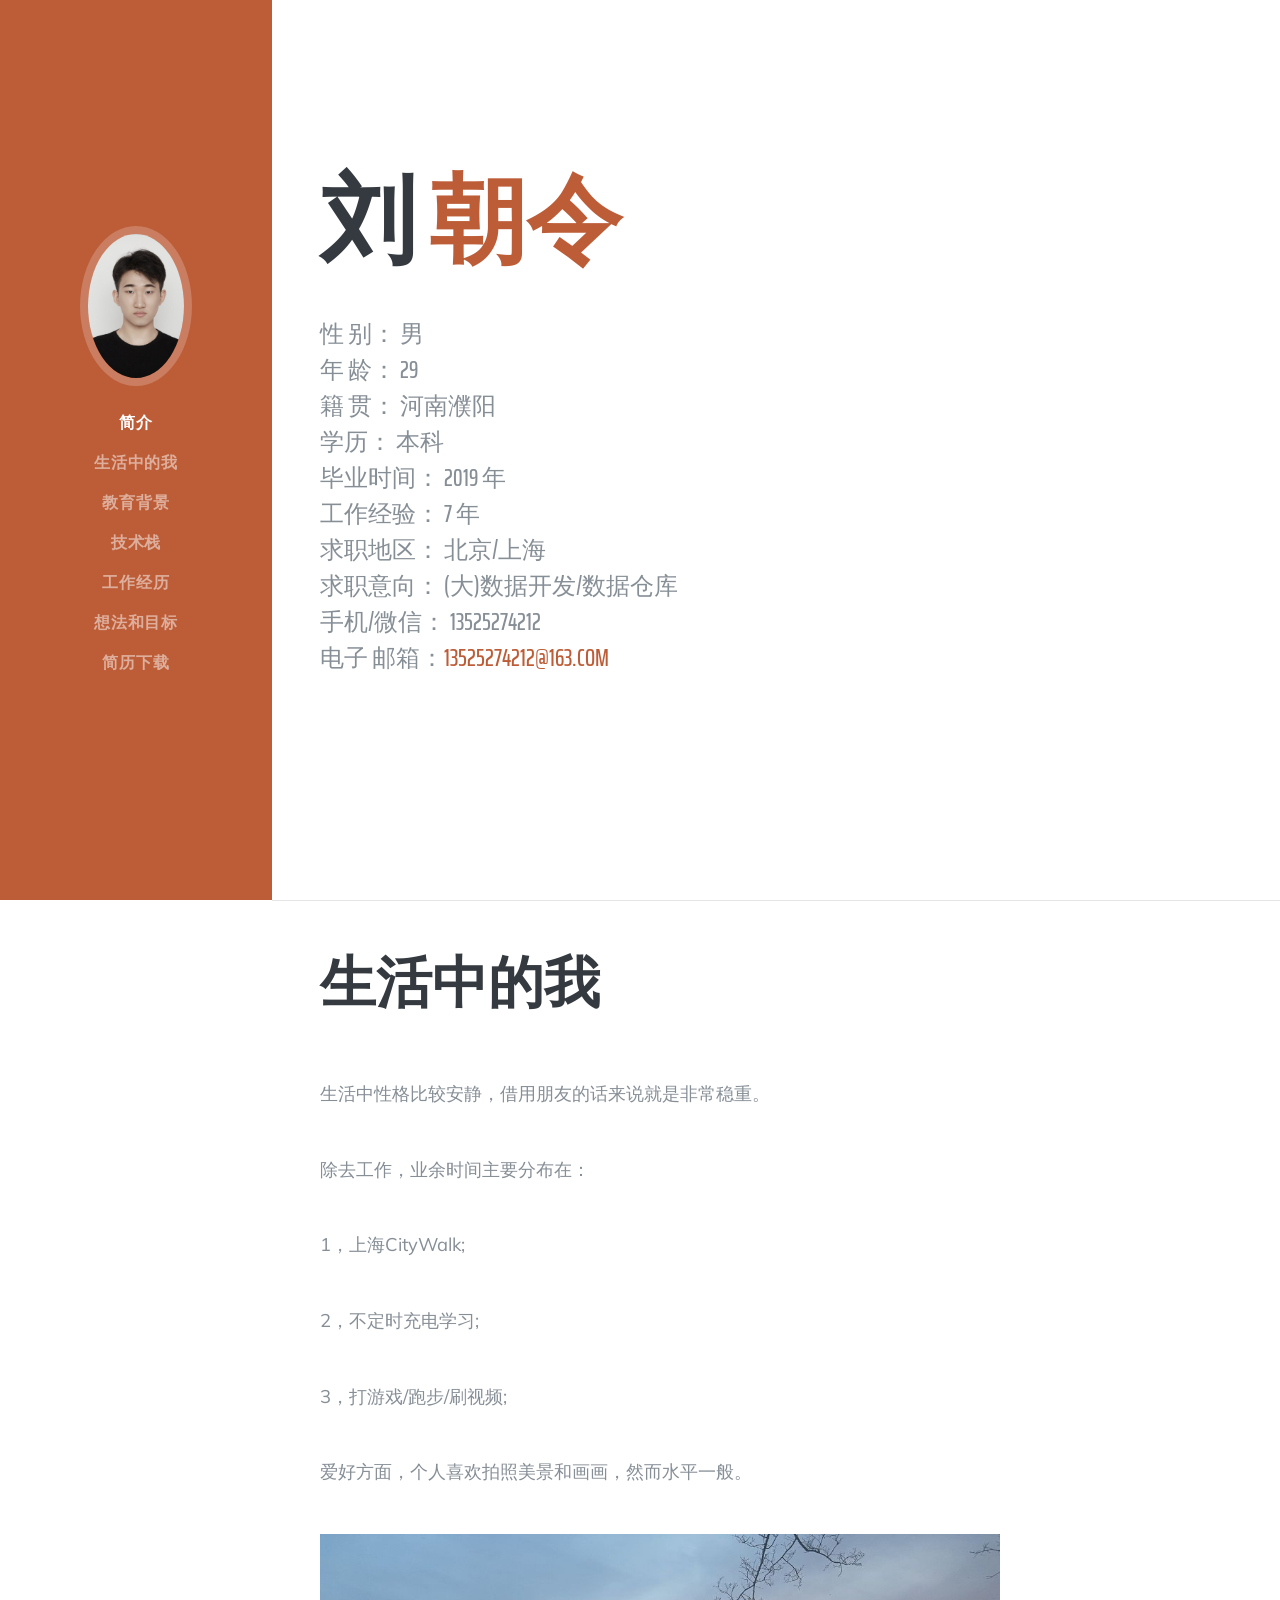
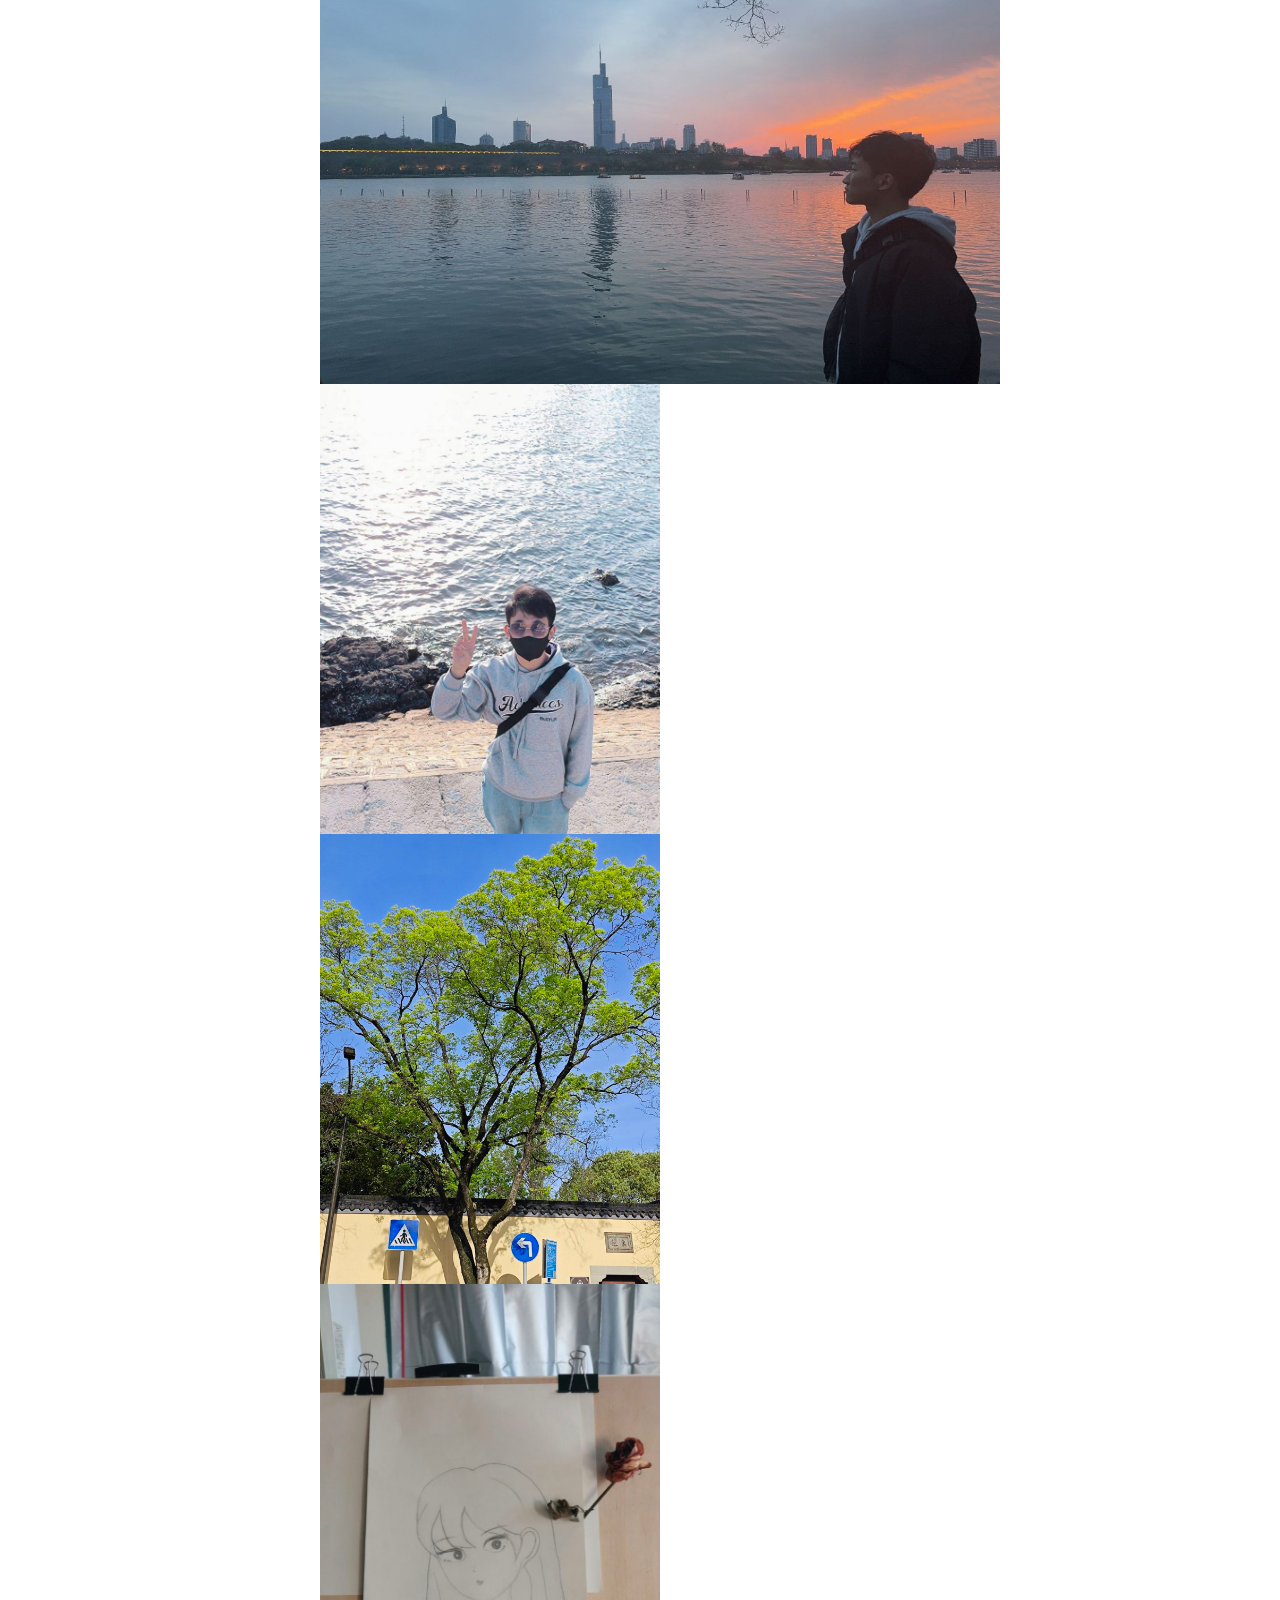
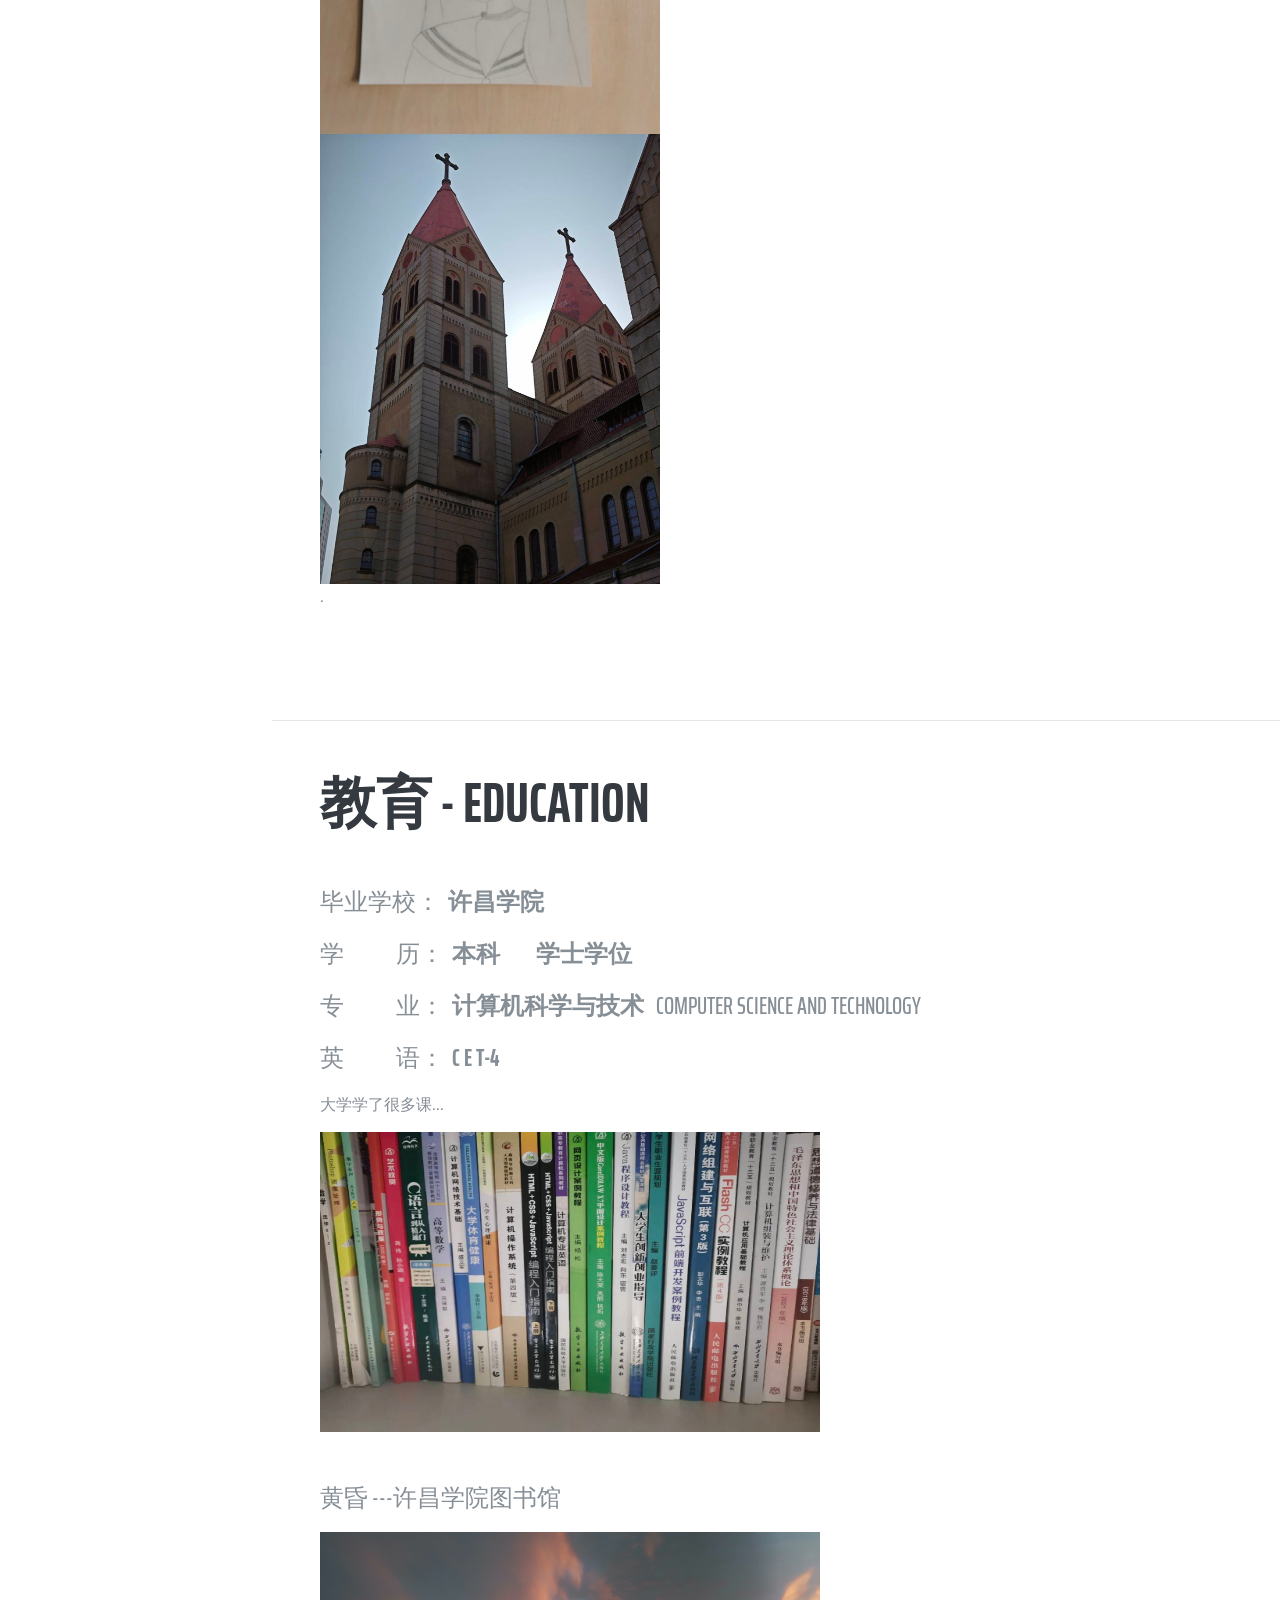
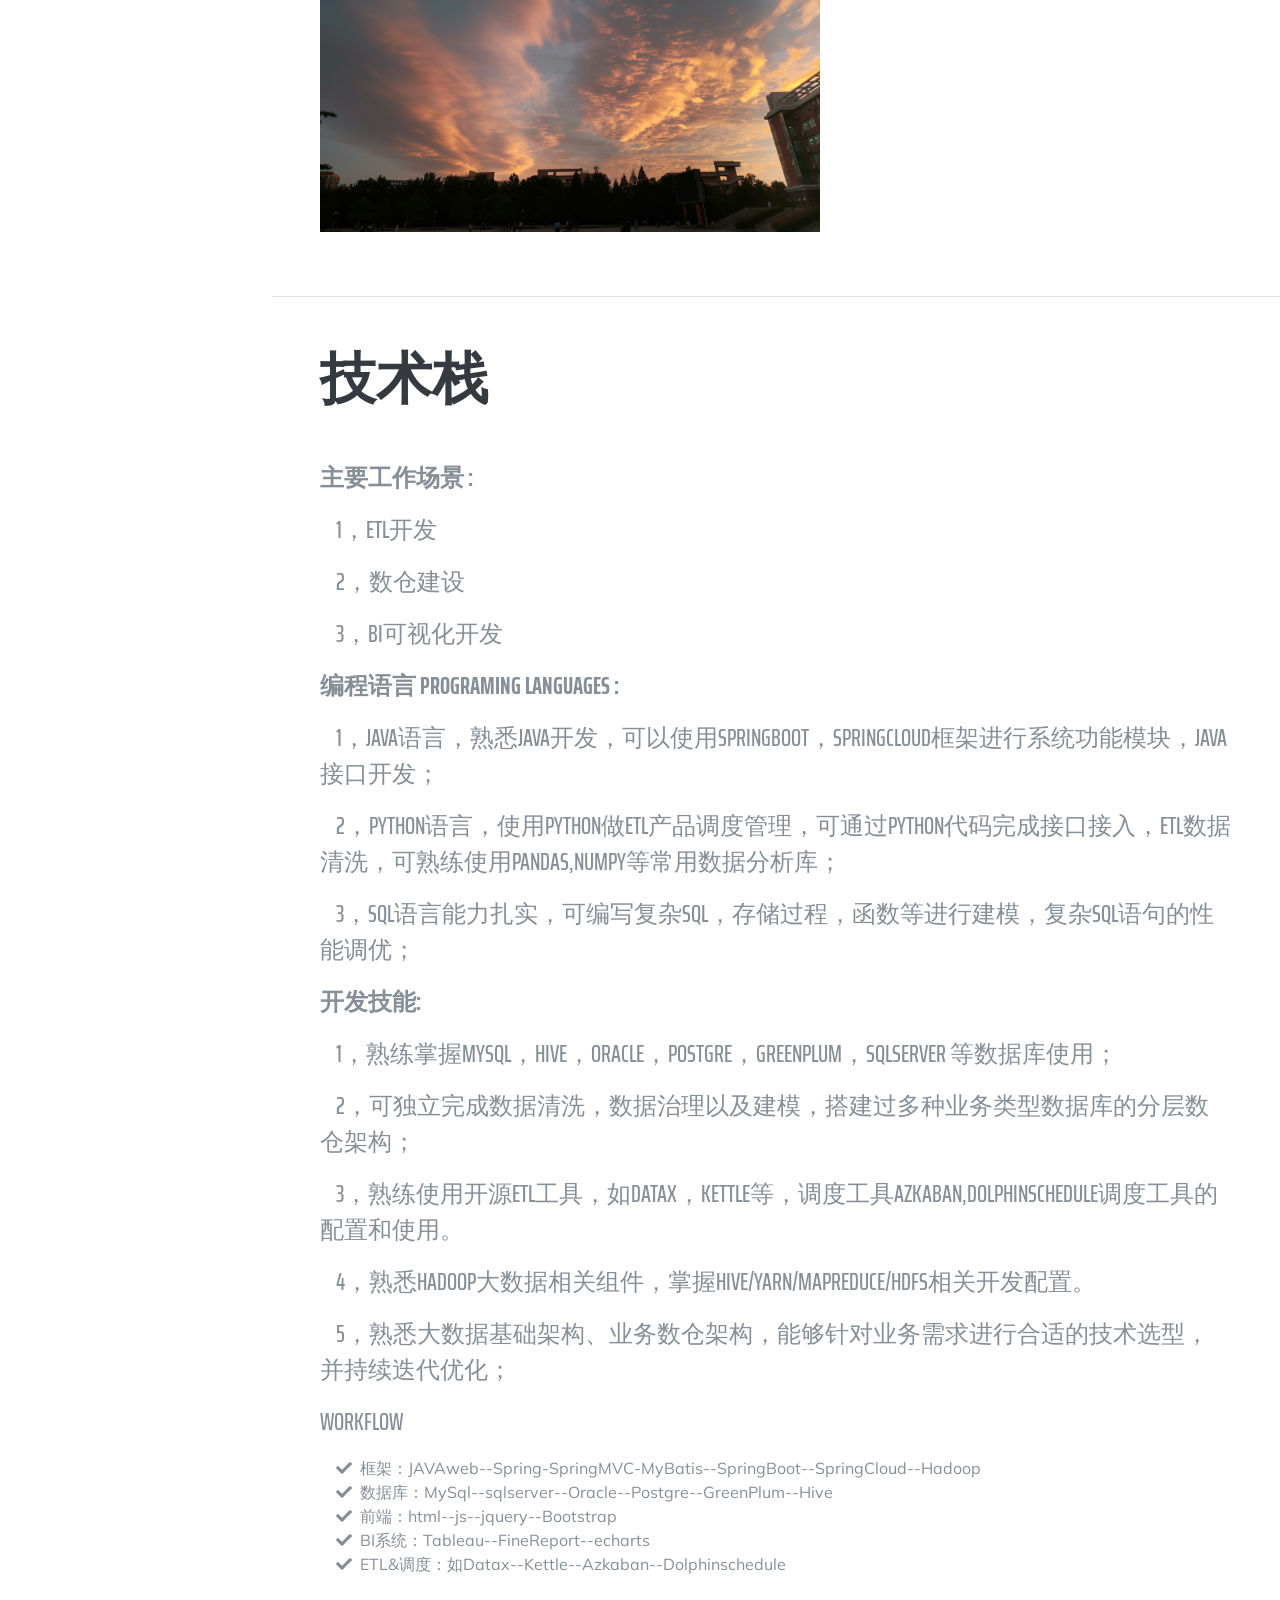
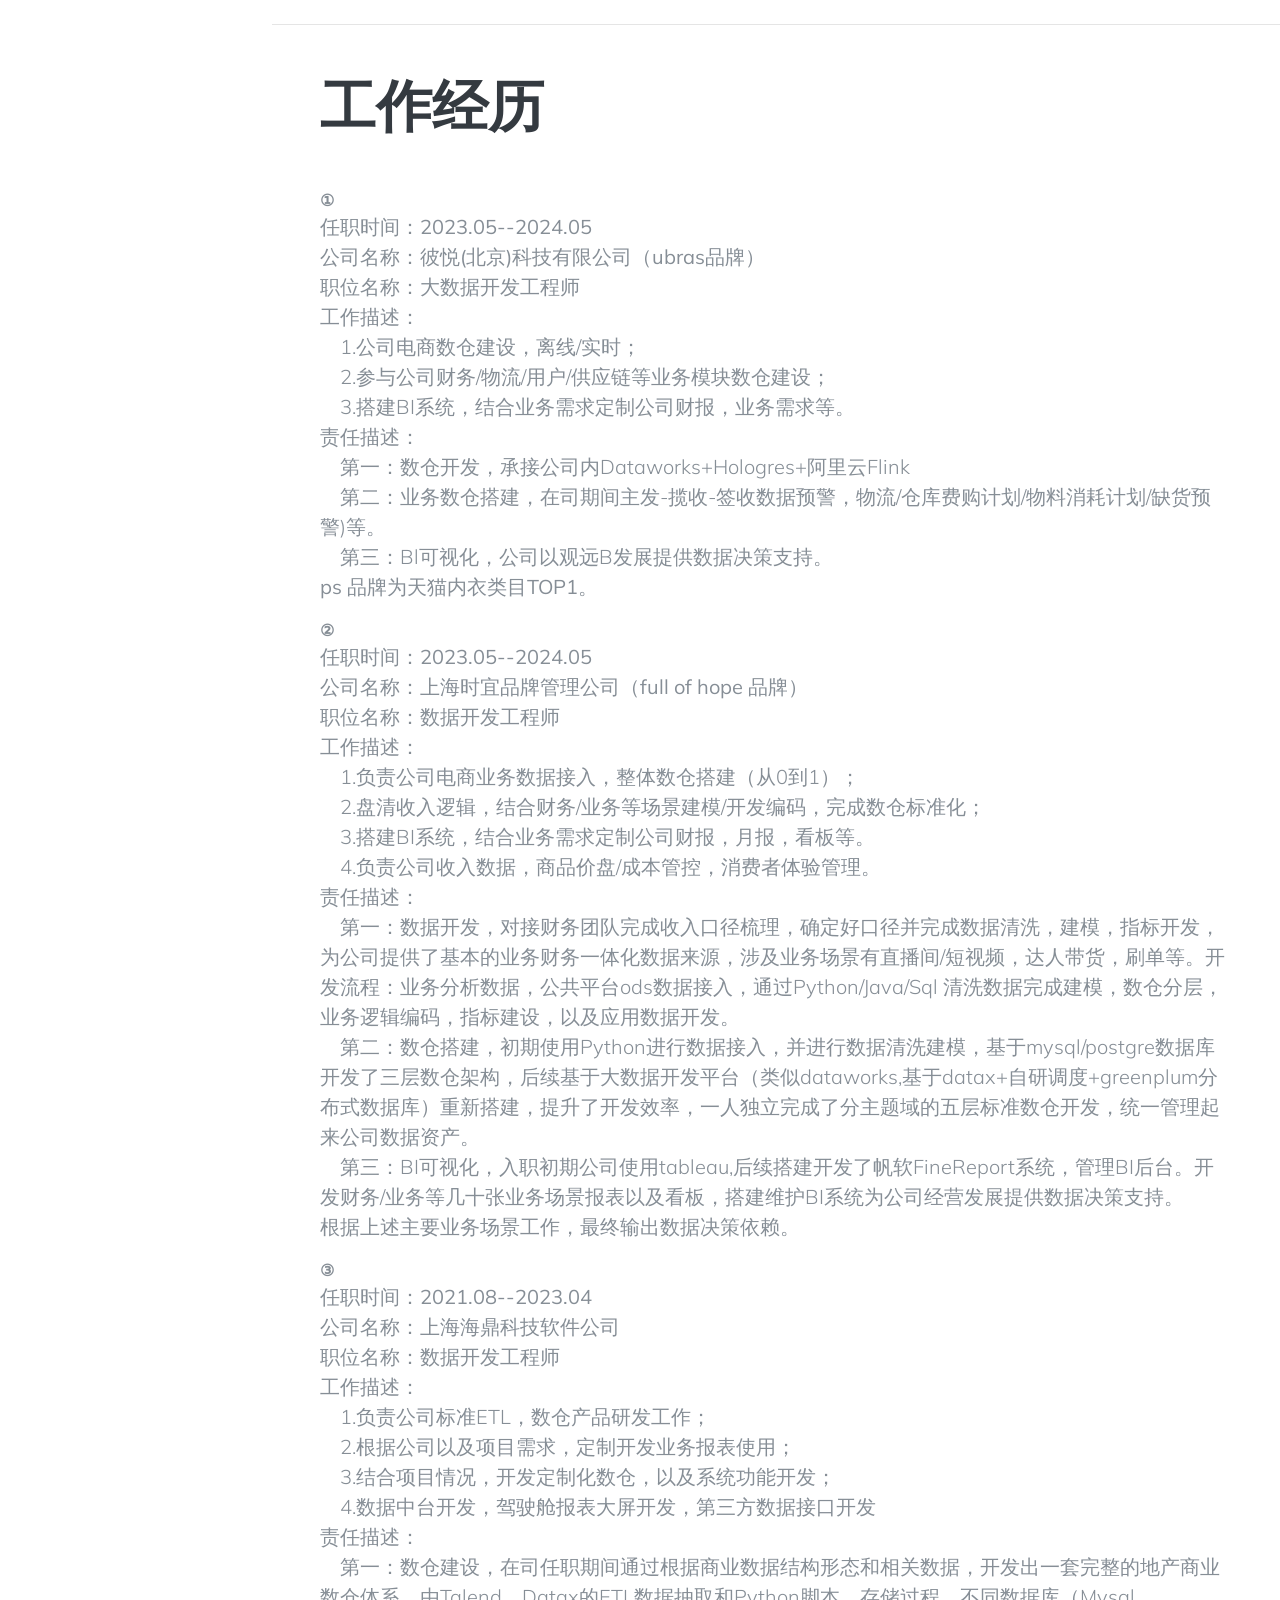
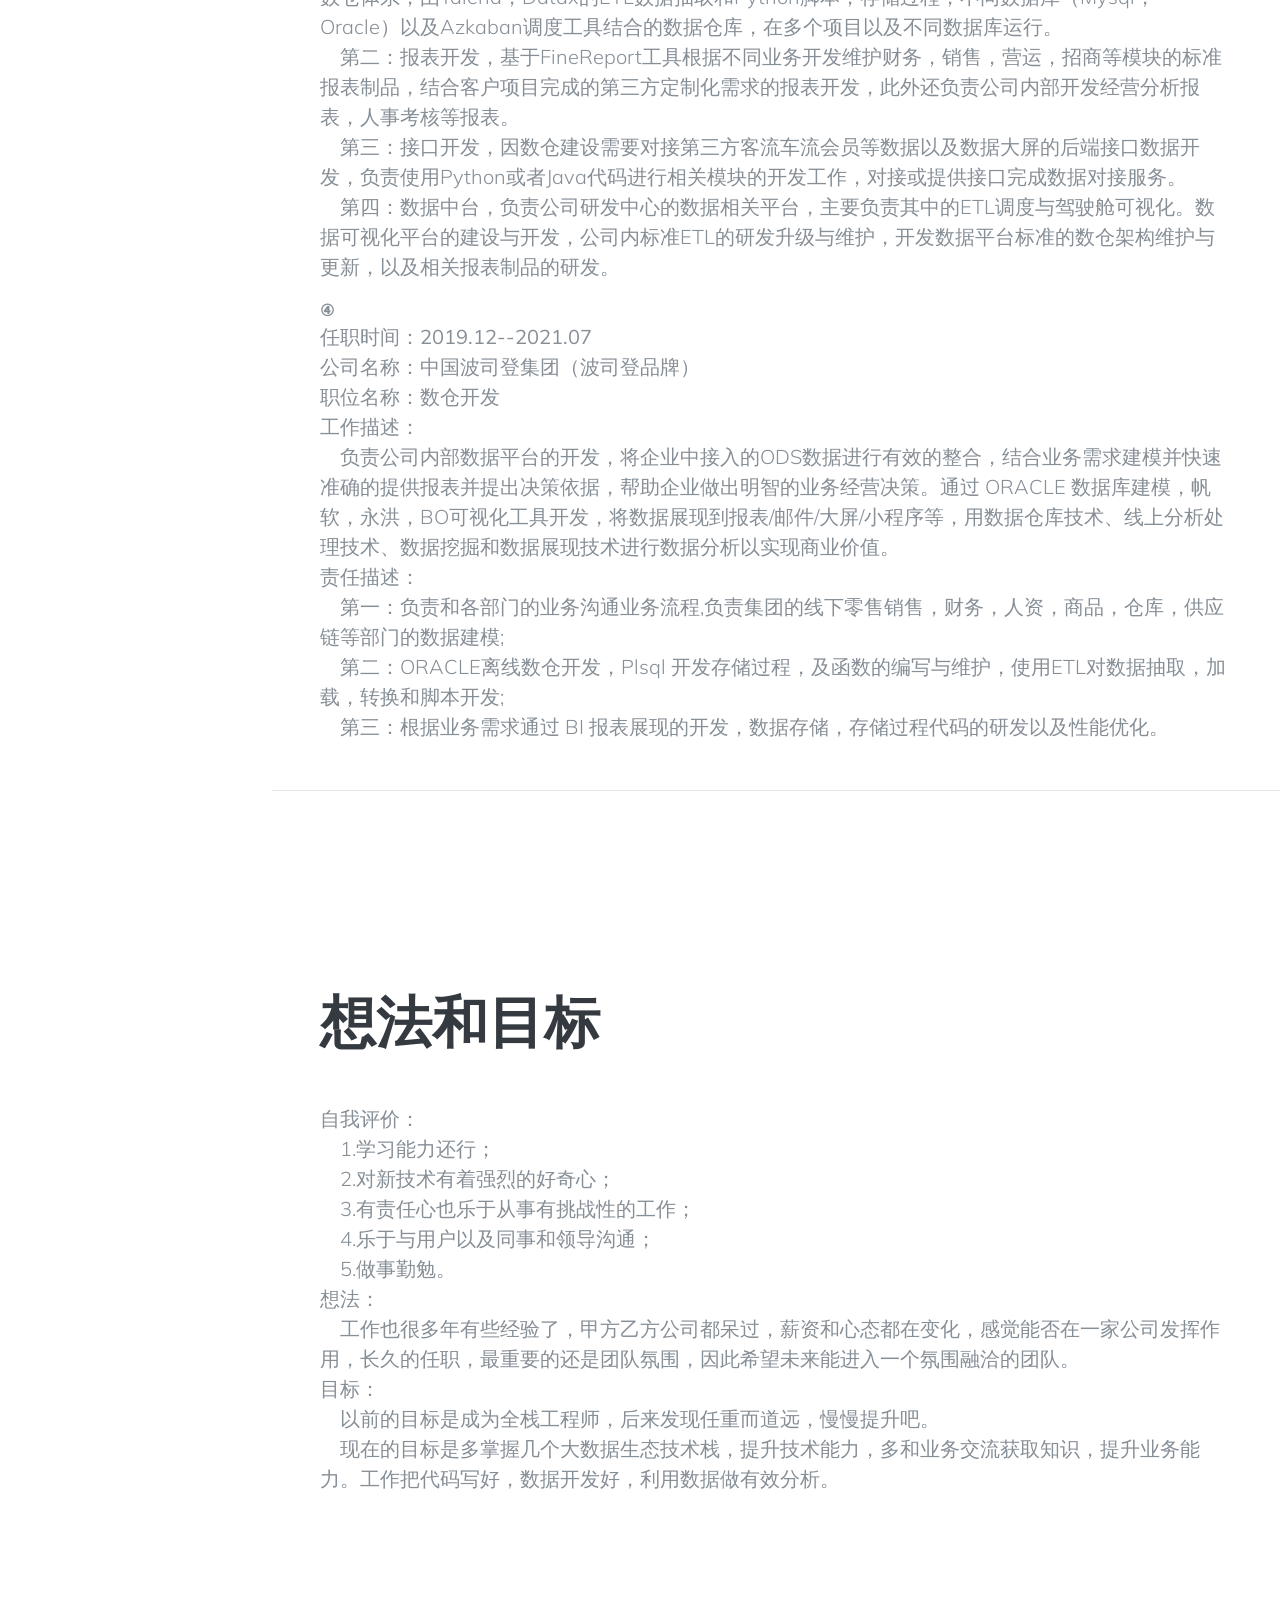
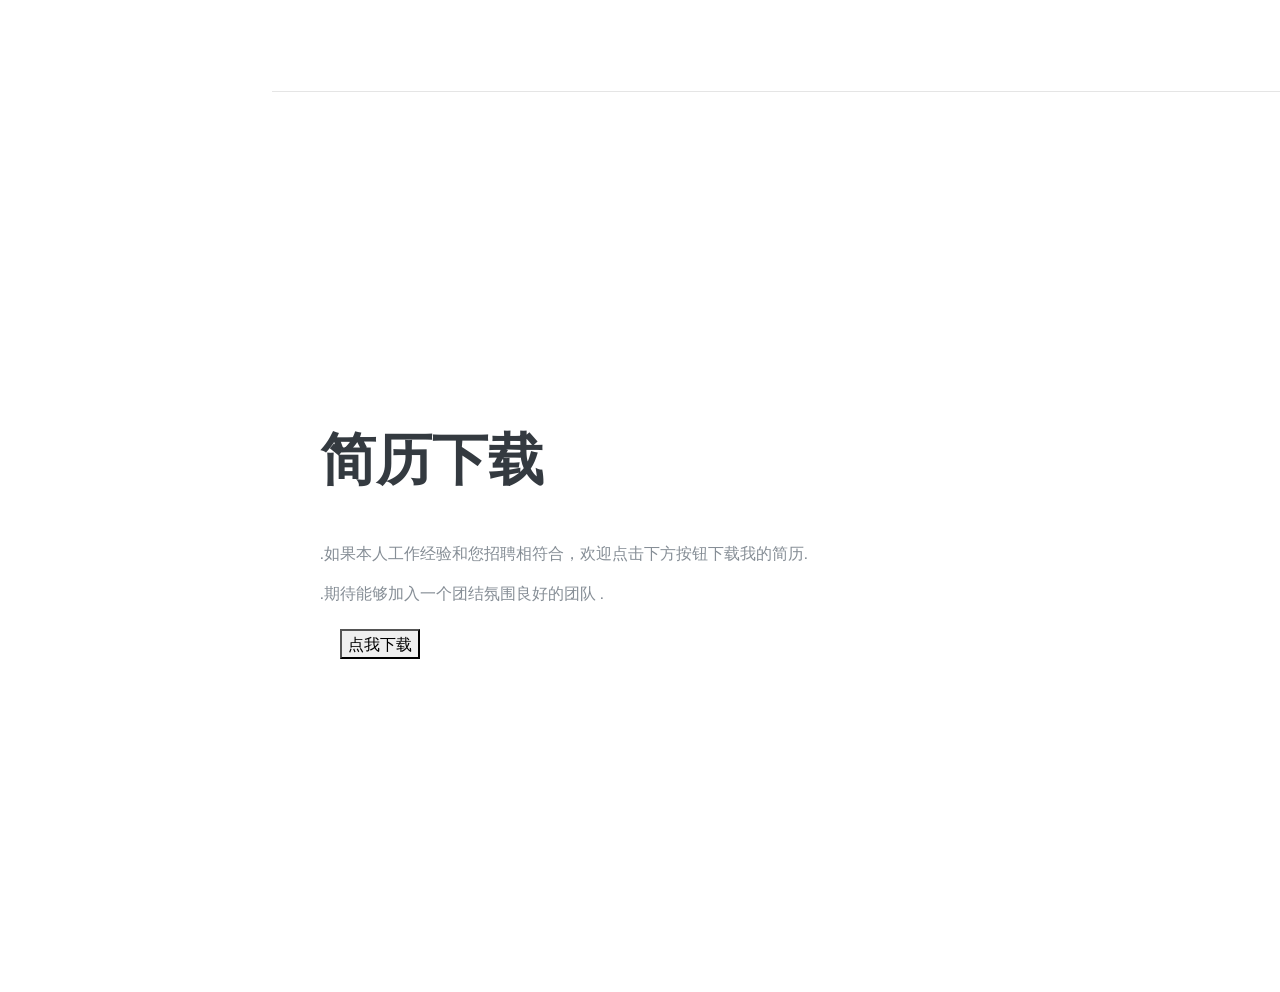
==== commit 2691b50e: "Add files via upload" ====
--- a/index.html
+++ b/index.html
@@ -282,7 +282,7 @@
         <div class="resume-content">
           <h3 class="mb-0"></h3>
           <div class="subheading mb-3"></div>
-          <a><b>①</b></a><br>
+          <a><b>②</b></a><br>
           <a  class="lead mb-5"><b>任职时间：2023.05--2024.05</b></a><br>
           <a class="lead mb-5"><b> 公司名称：上海时宜品牌管理公司（full of hope 品牌）</b> </a><br>
           <a class="lead mb-5"><b> 职位名称：数据开发工程师</b> </a><br>
@@ -301,7 +301,7 @@
         <div class="resume-content">
           <h3 class="mb-0"></h3>
           <div class="subheading mb-3"></div>
-          <a><b>②</b></a><br>
+          <a><b>③</b></a><br>
           <a  class="lead mb-5"><b>任职时间：2021.08--2023.04</b></a><br>
           <a class="lead mb-5"><b> 公司名称：上海海鼎科技软件公司</b> </a><br>
           <a class="lead mb-5"><b> 职位名称：数据开发工程师</b> </a><br>
@@ -320,7 +320,7 @@
         <div class="resume-content">
           <h3 class="mb-0"></h3>
           <div class="subheading mb-3"></div>
-          <a><b>③</b></a><br>
+          <a><b>④</b></a><br>
           <a  class="lead mb-5"><b>任职时间：2019.12--2021.07</b></a><br>
           <a class="lead mb-5"><b> 公司名称：中国波司登集团（波司登品牌）</b> </a><br>
           <a class="lead mb-5"><b> 职位名称：数仓开发</b> </a><br>
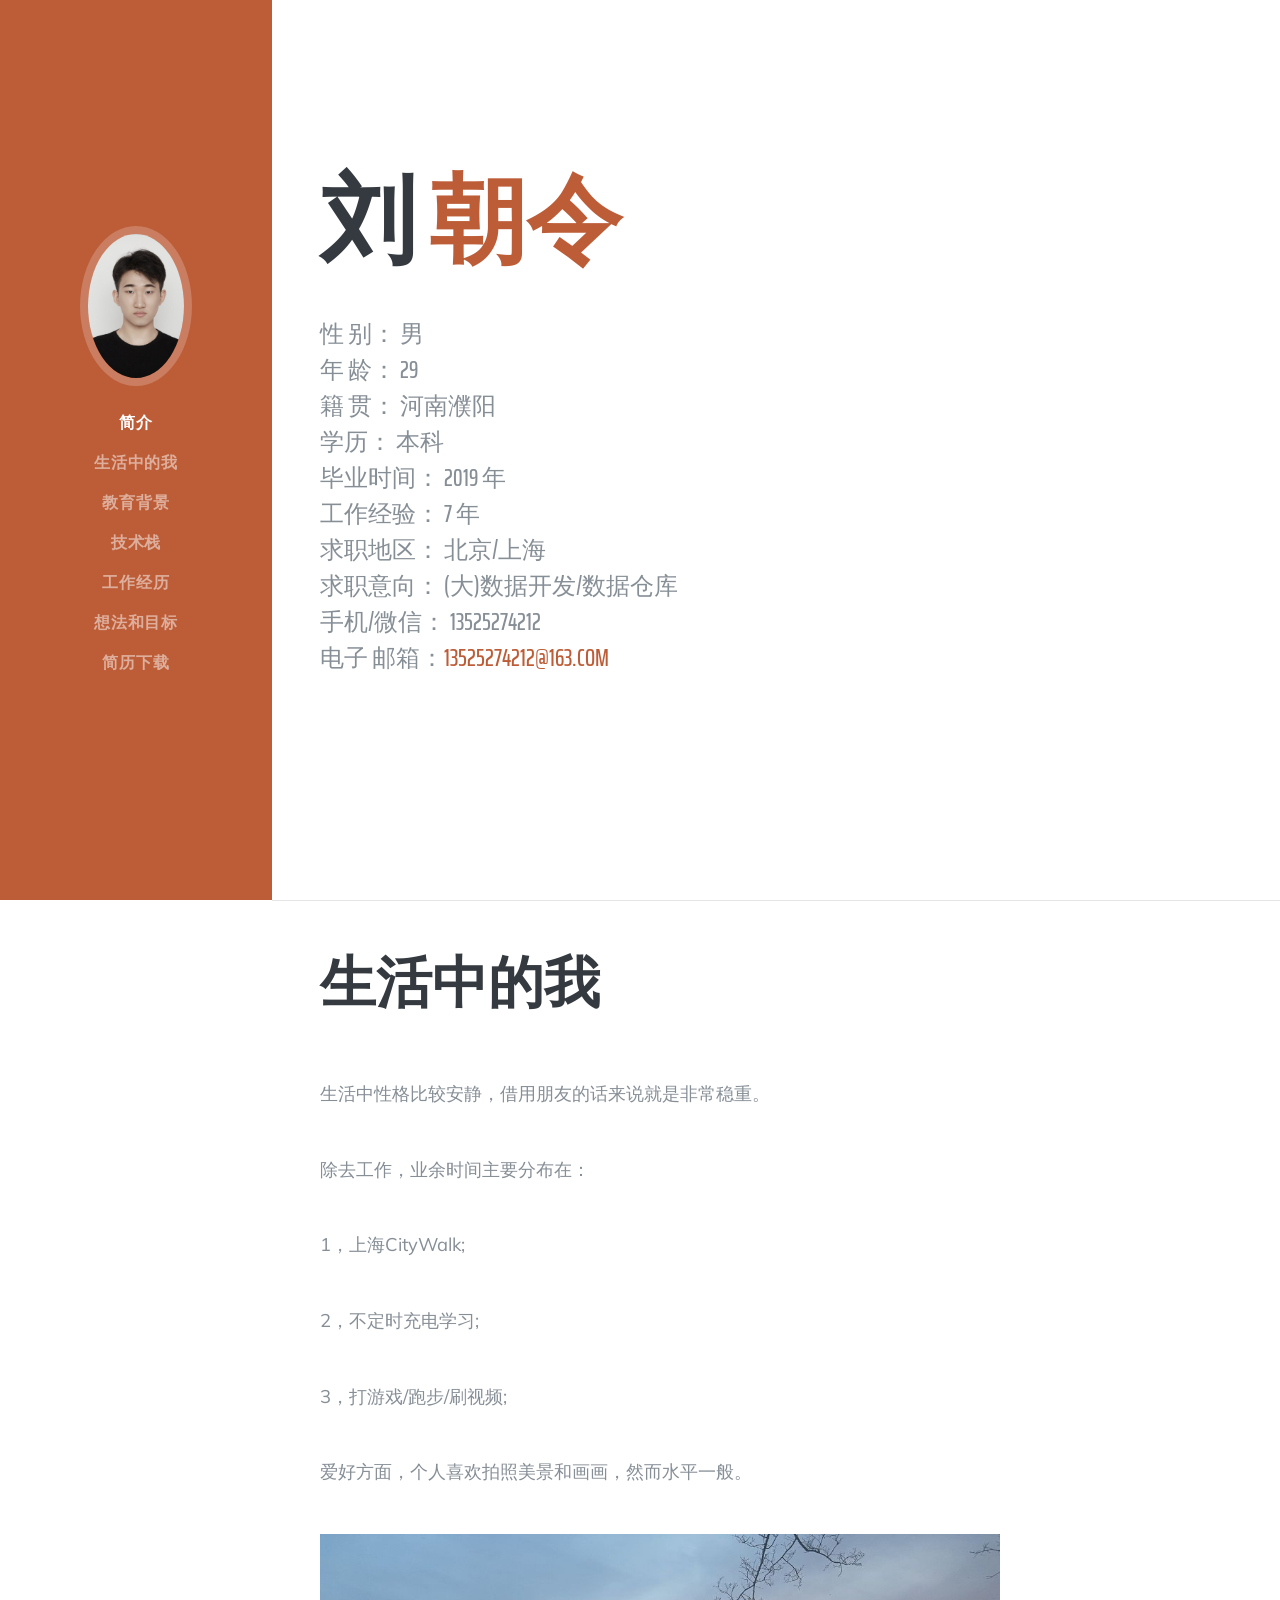
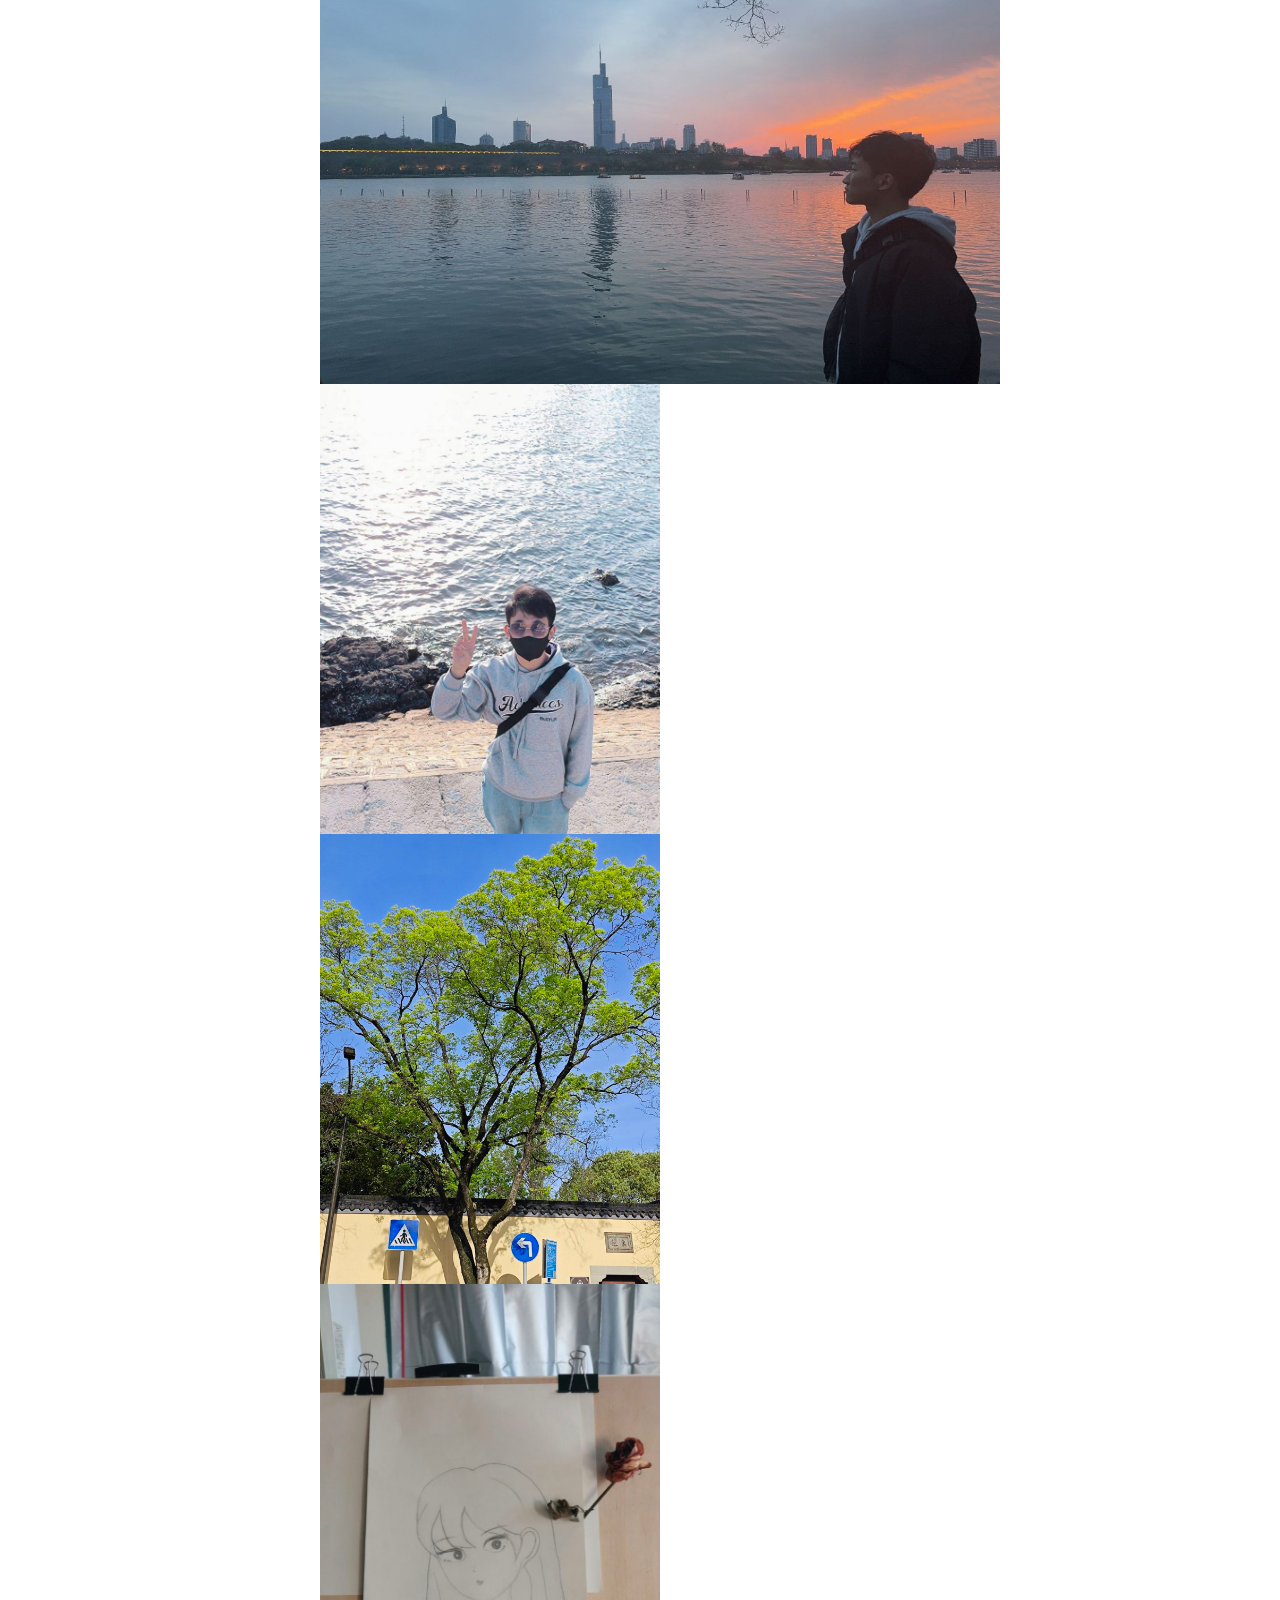
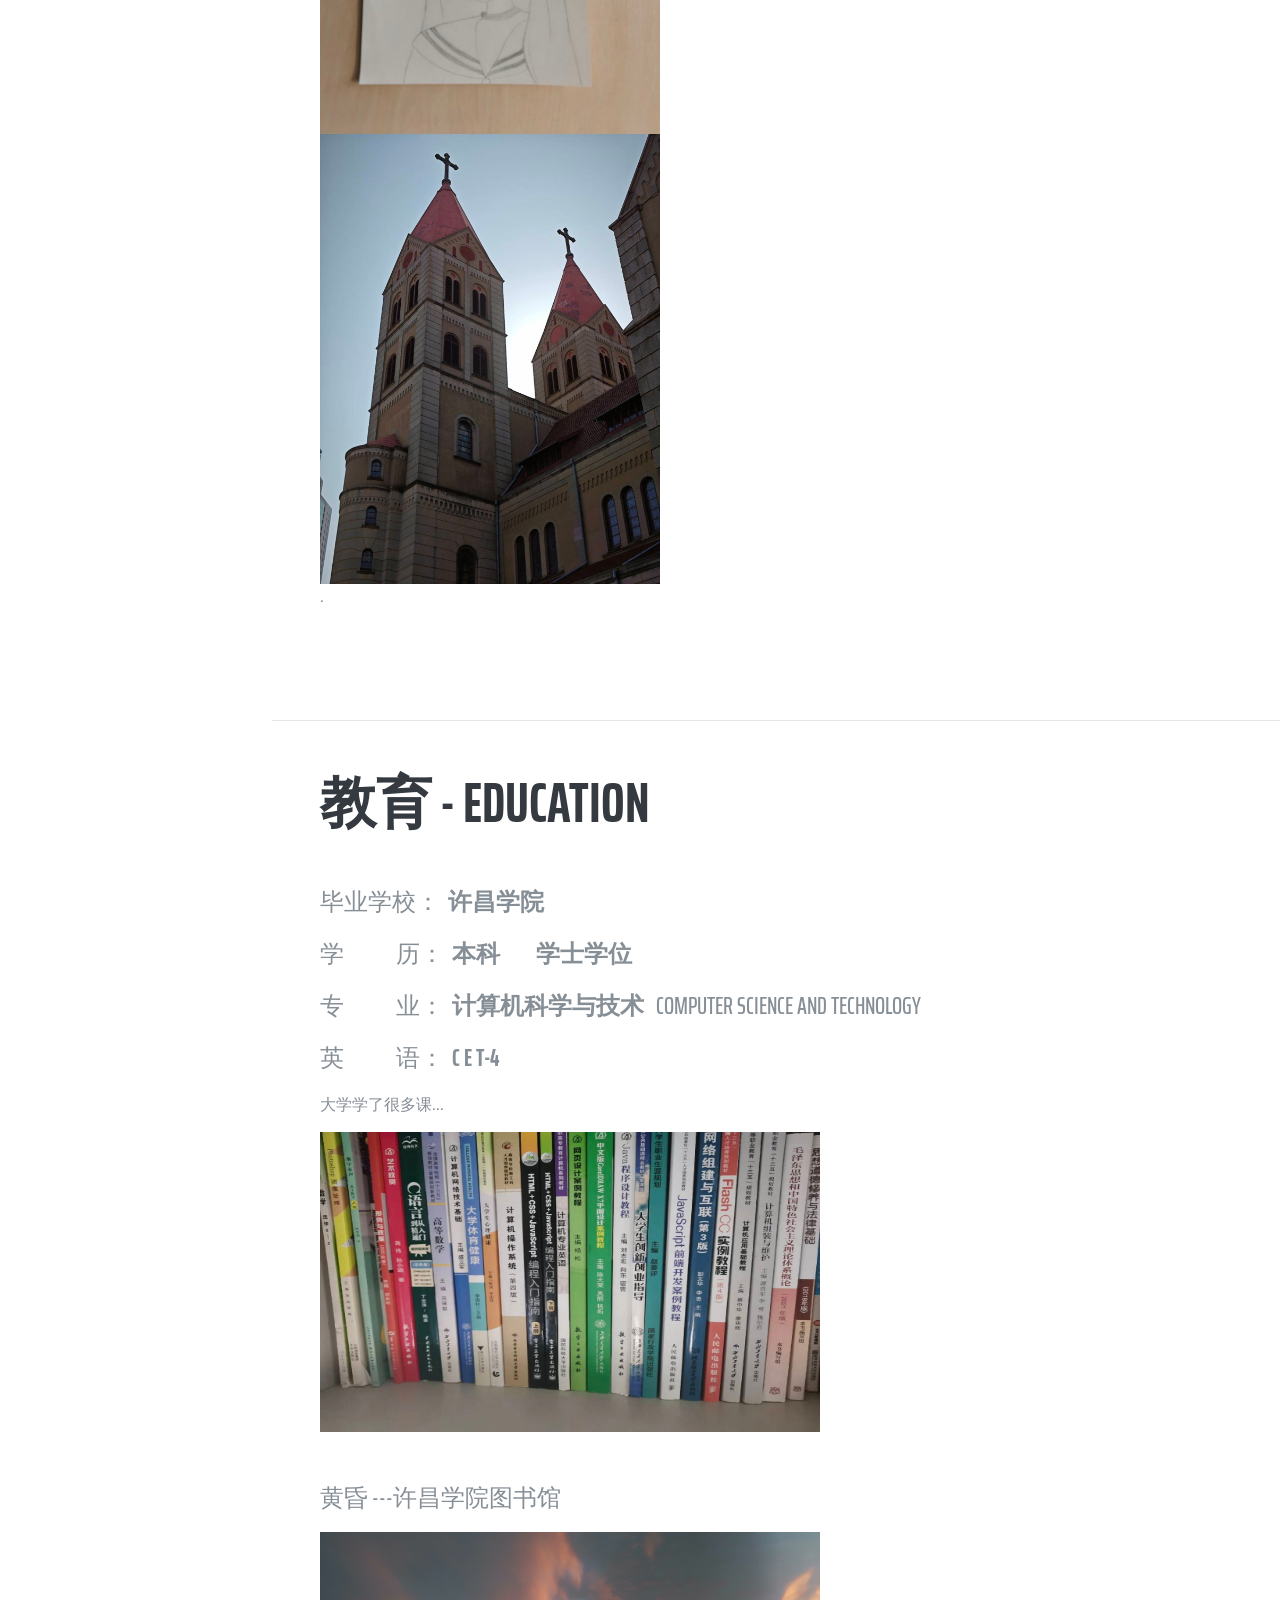
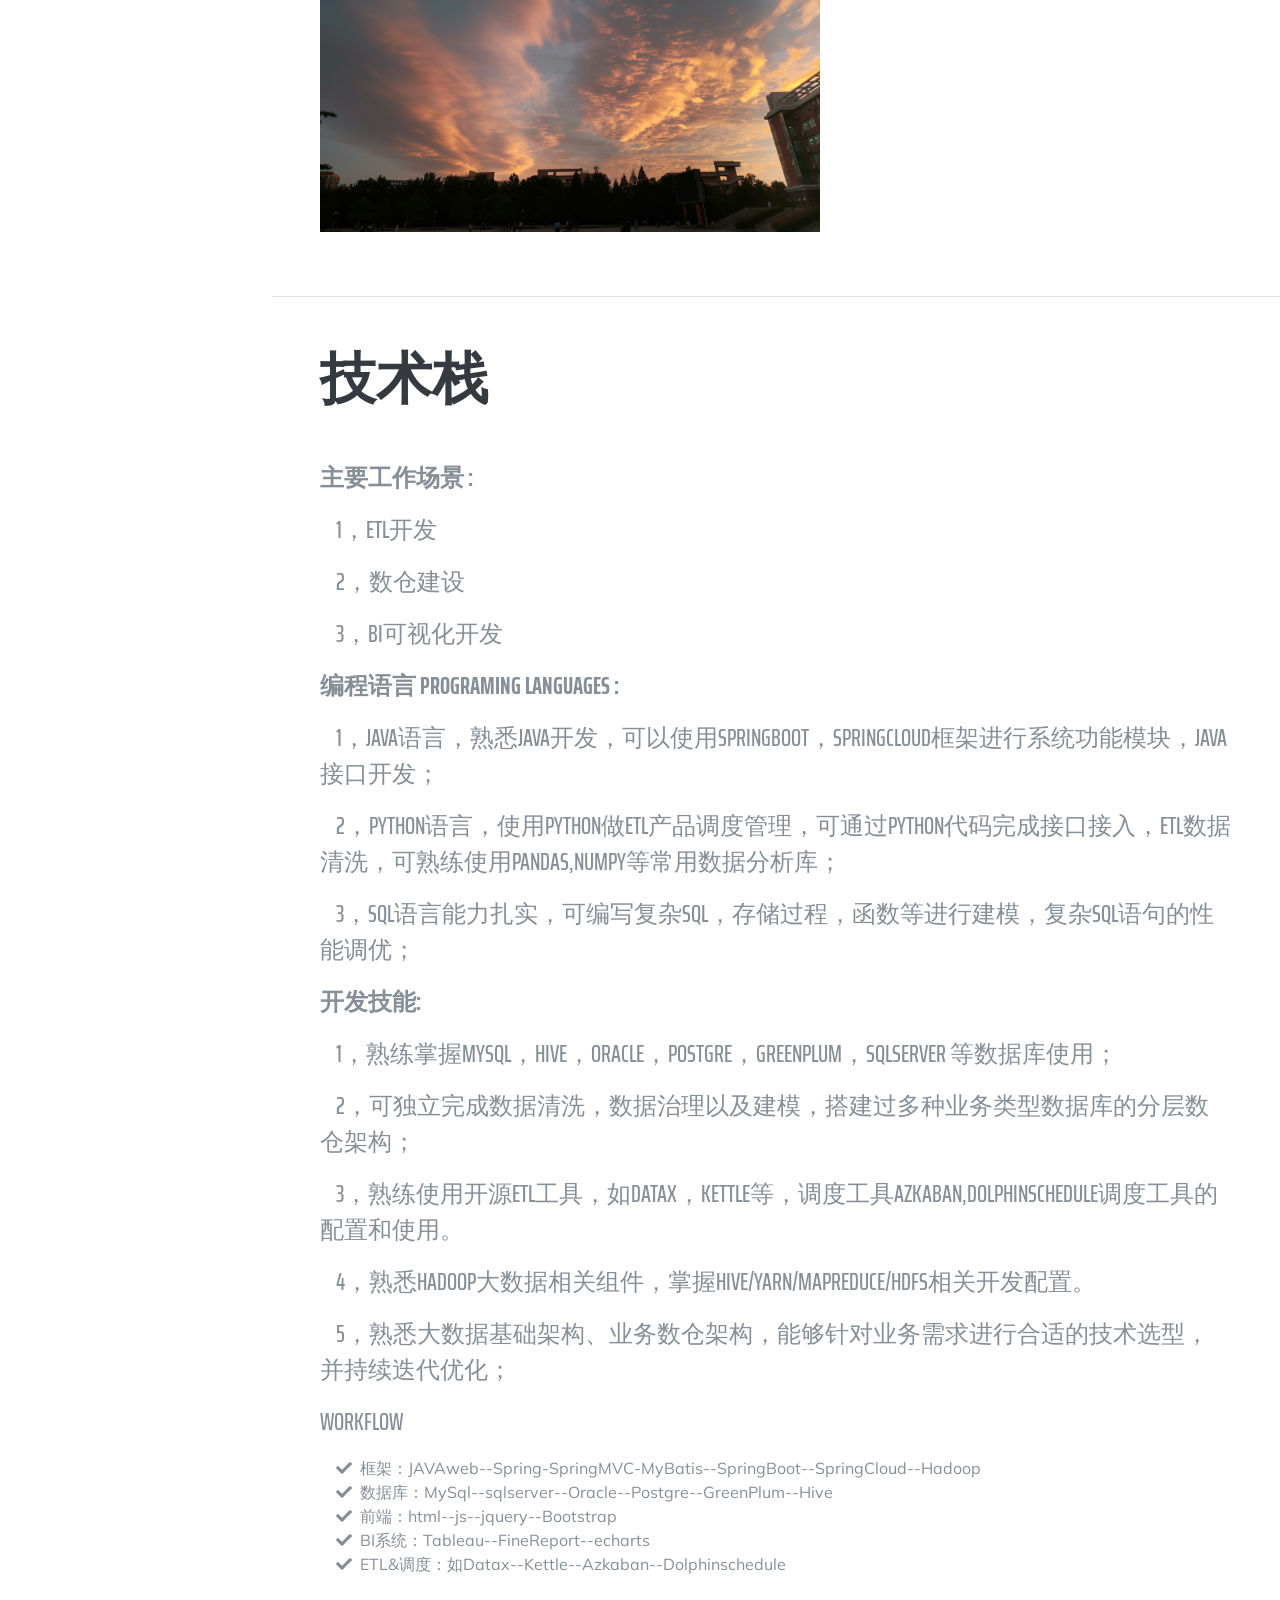
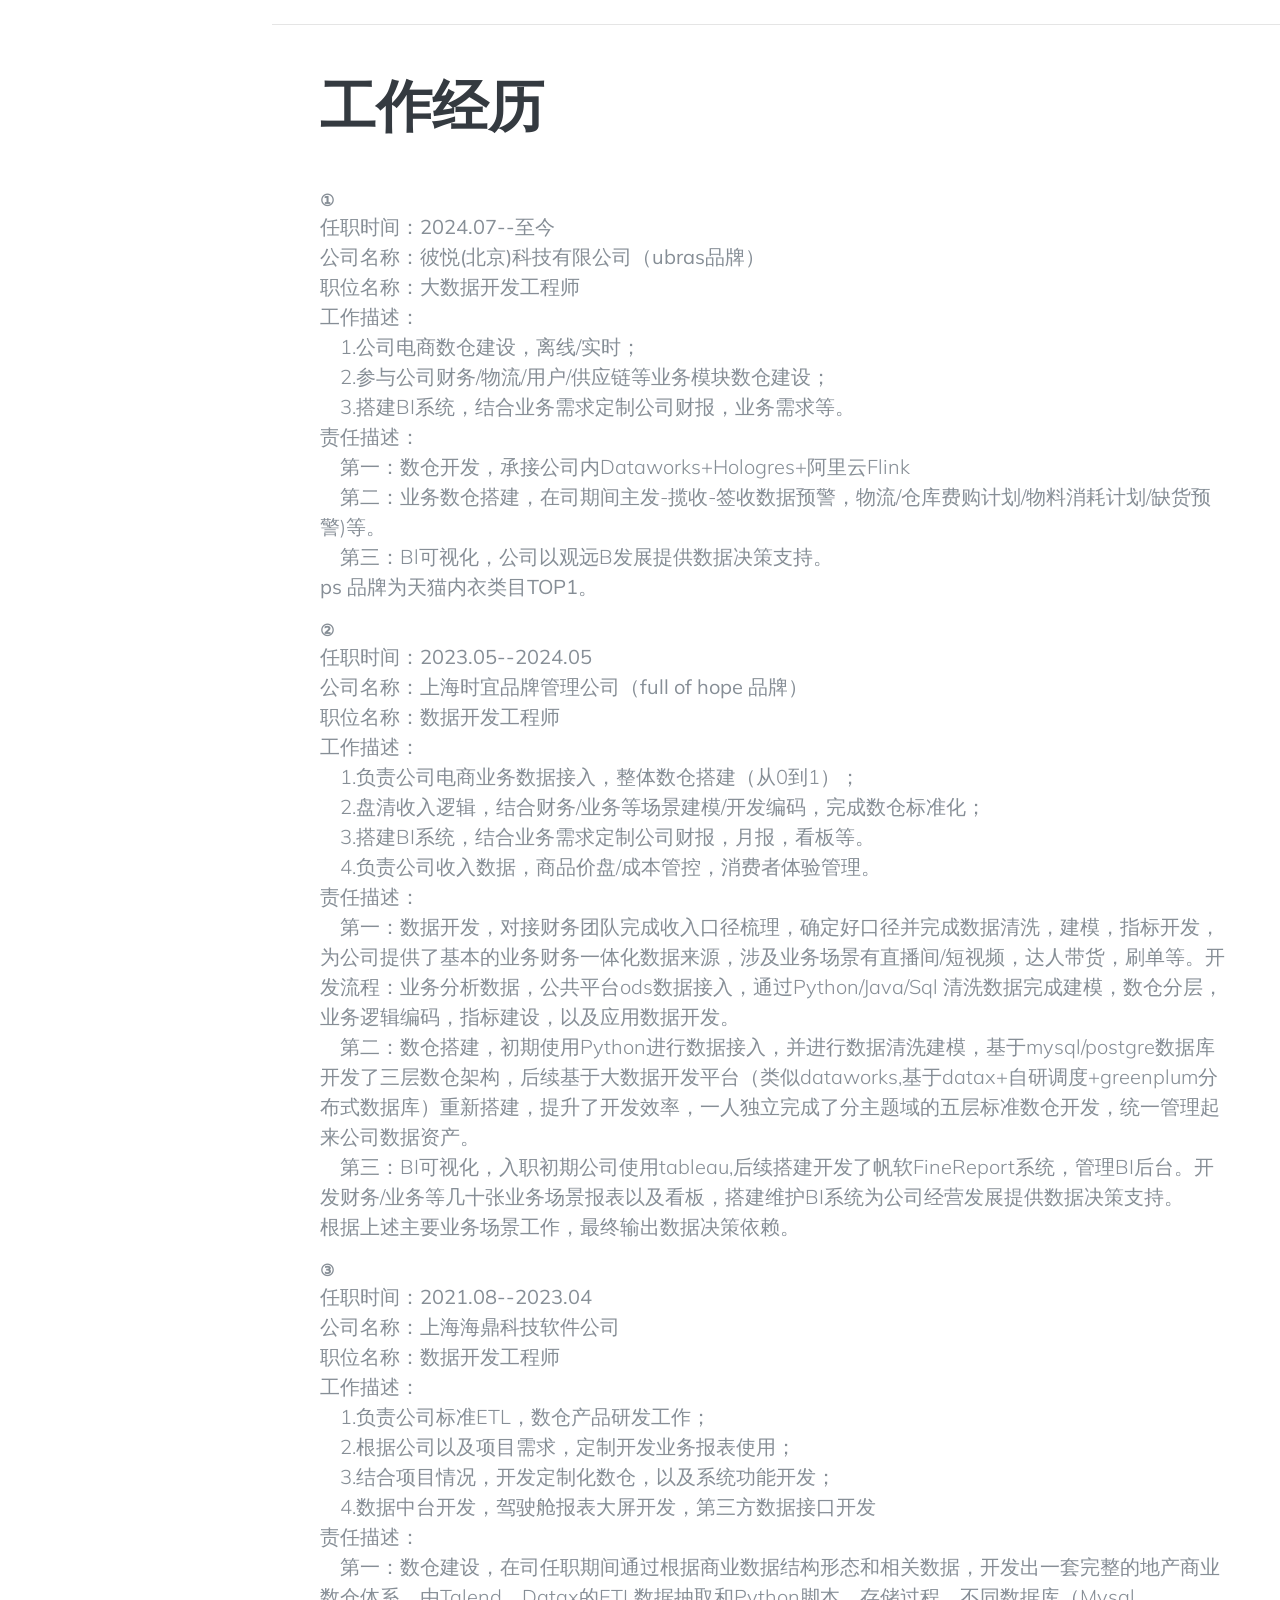
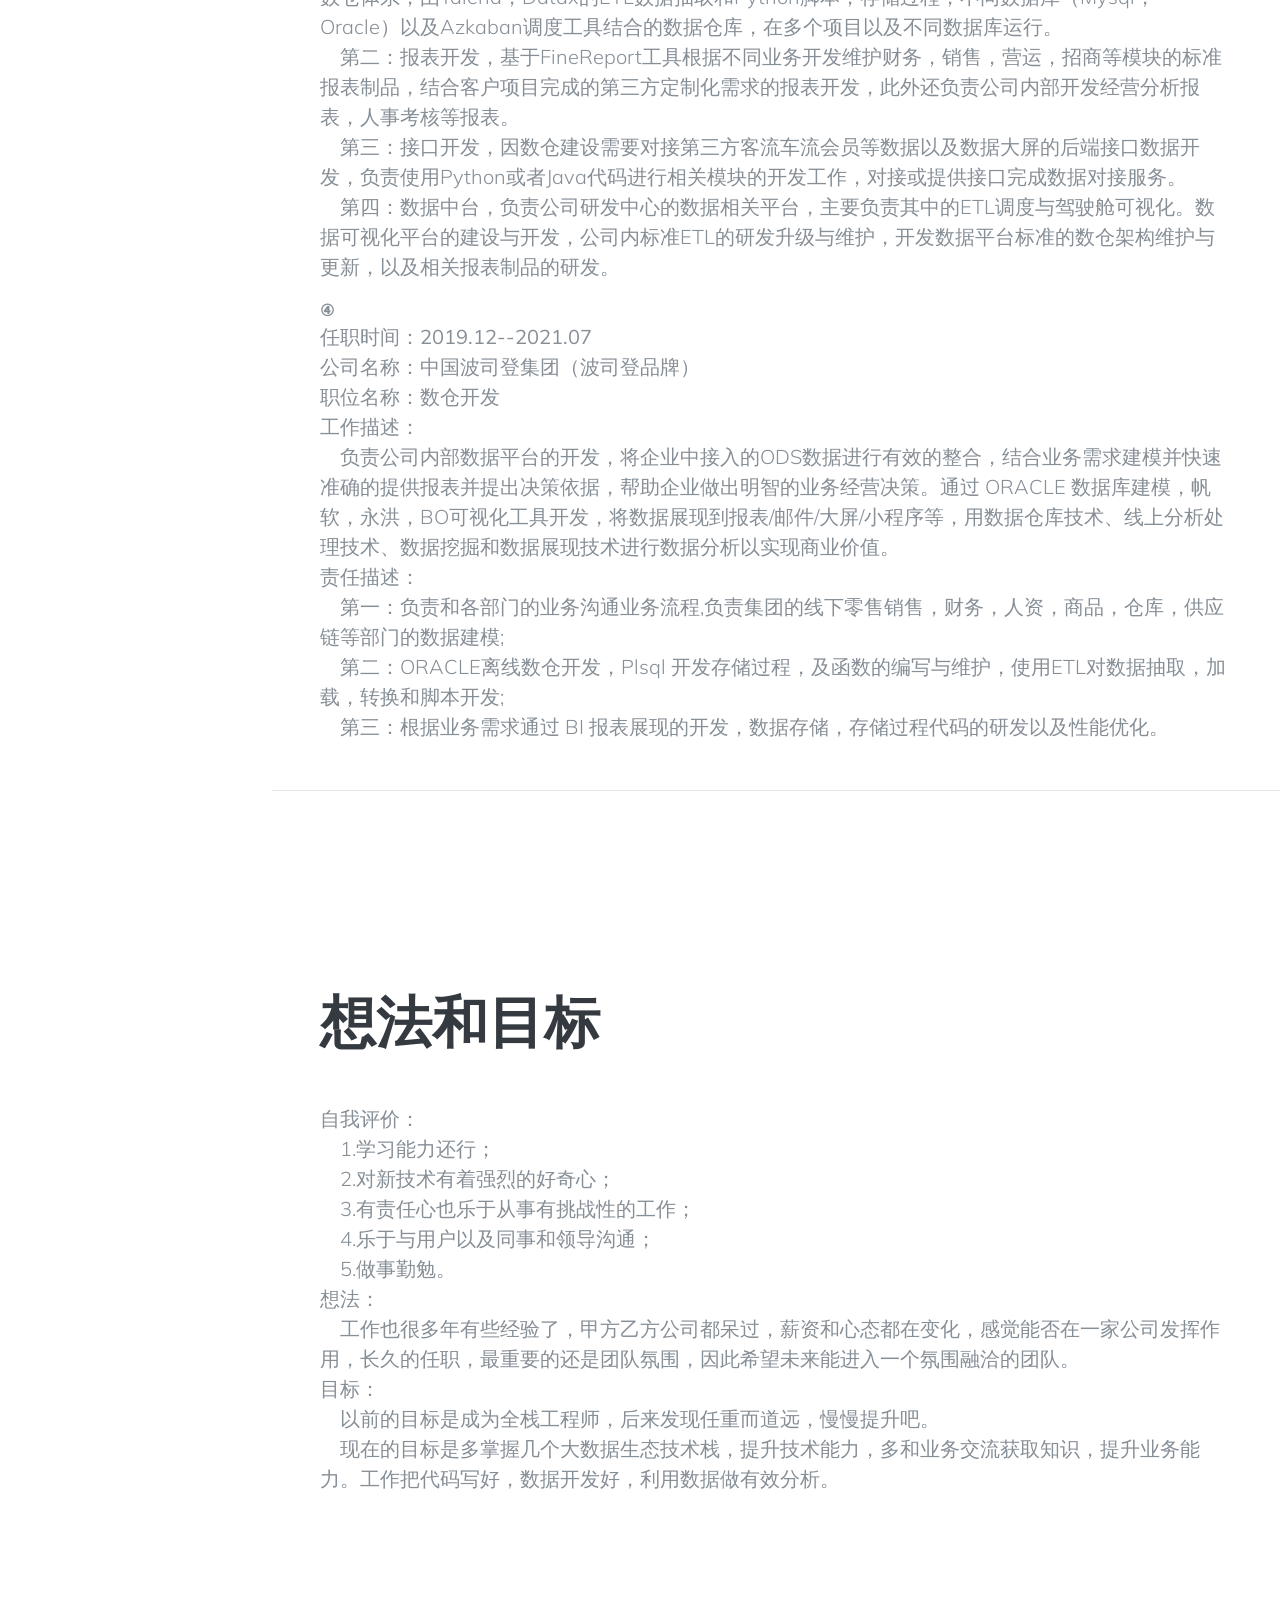
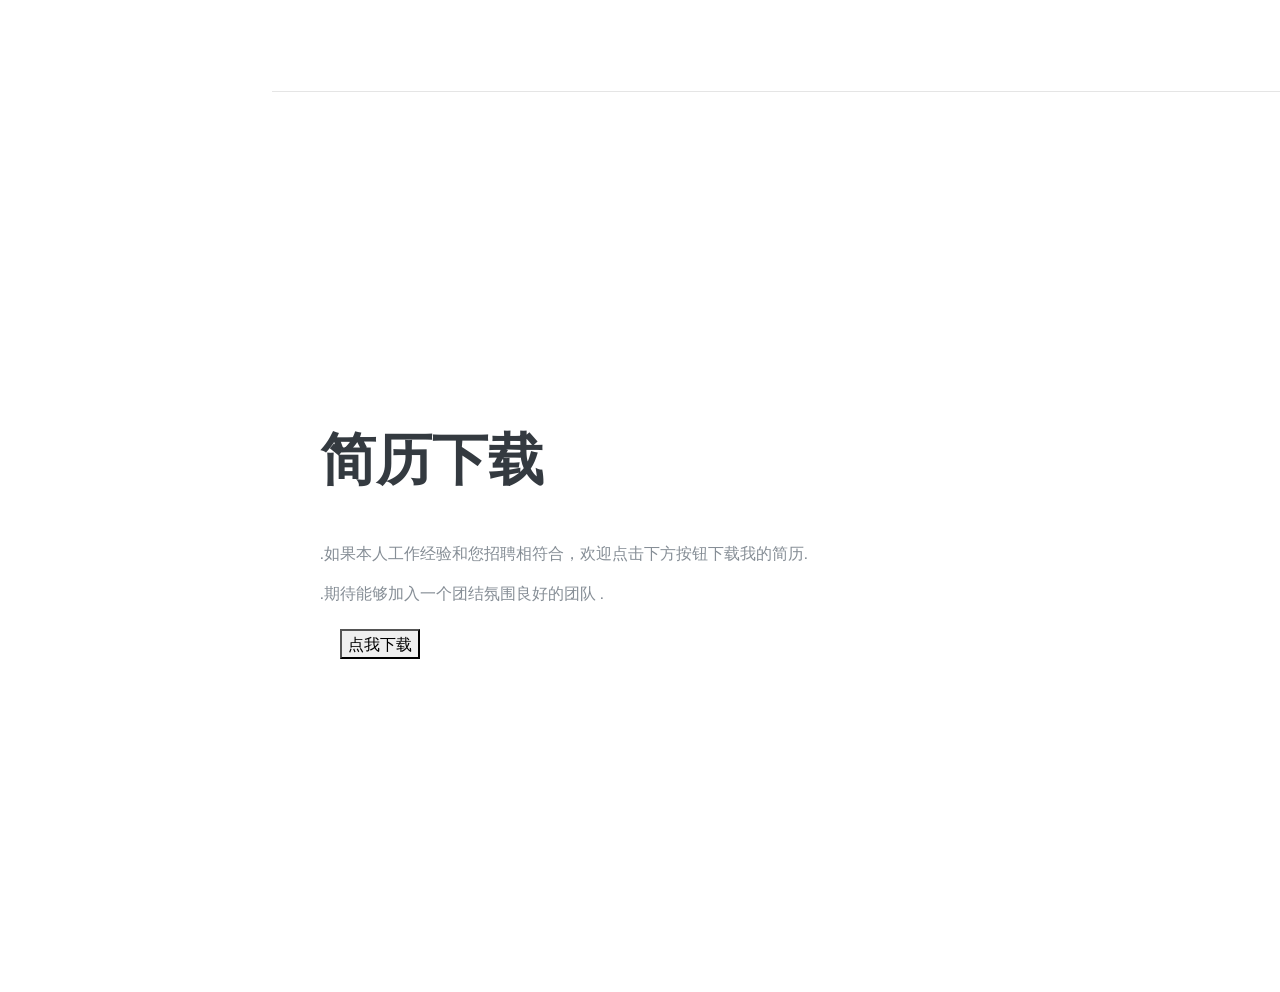
==== commit 9d75746b: "Add files via upload" ====
--- a/index.html
+++ b/index.html
@@ -265,7 +265,7 @@
           <h3 class="mb-0"></h3>
           <div class="subheading mb-3"></div>
           <a><b>①</b></a><br>
-          <a  class="lead mb-5"><b>任职时间：2023.05--2024.05</b></a><br>
+          <a  class="lead mb-5"><b>任职时间：2024.07--至今</b></a><br>
           <a class="lead mb-5"><b> 公司名称：彼悦(北京)科技有限公司（ubras品牌）</b> </a><br>
           <a class="lead mb-5"><b> 职位名称：大数据开发工程师</b> </a><br>
           <a class="lead mb-5"><b> 工作描述：</b> </a><br>
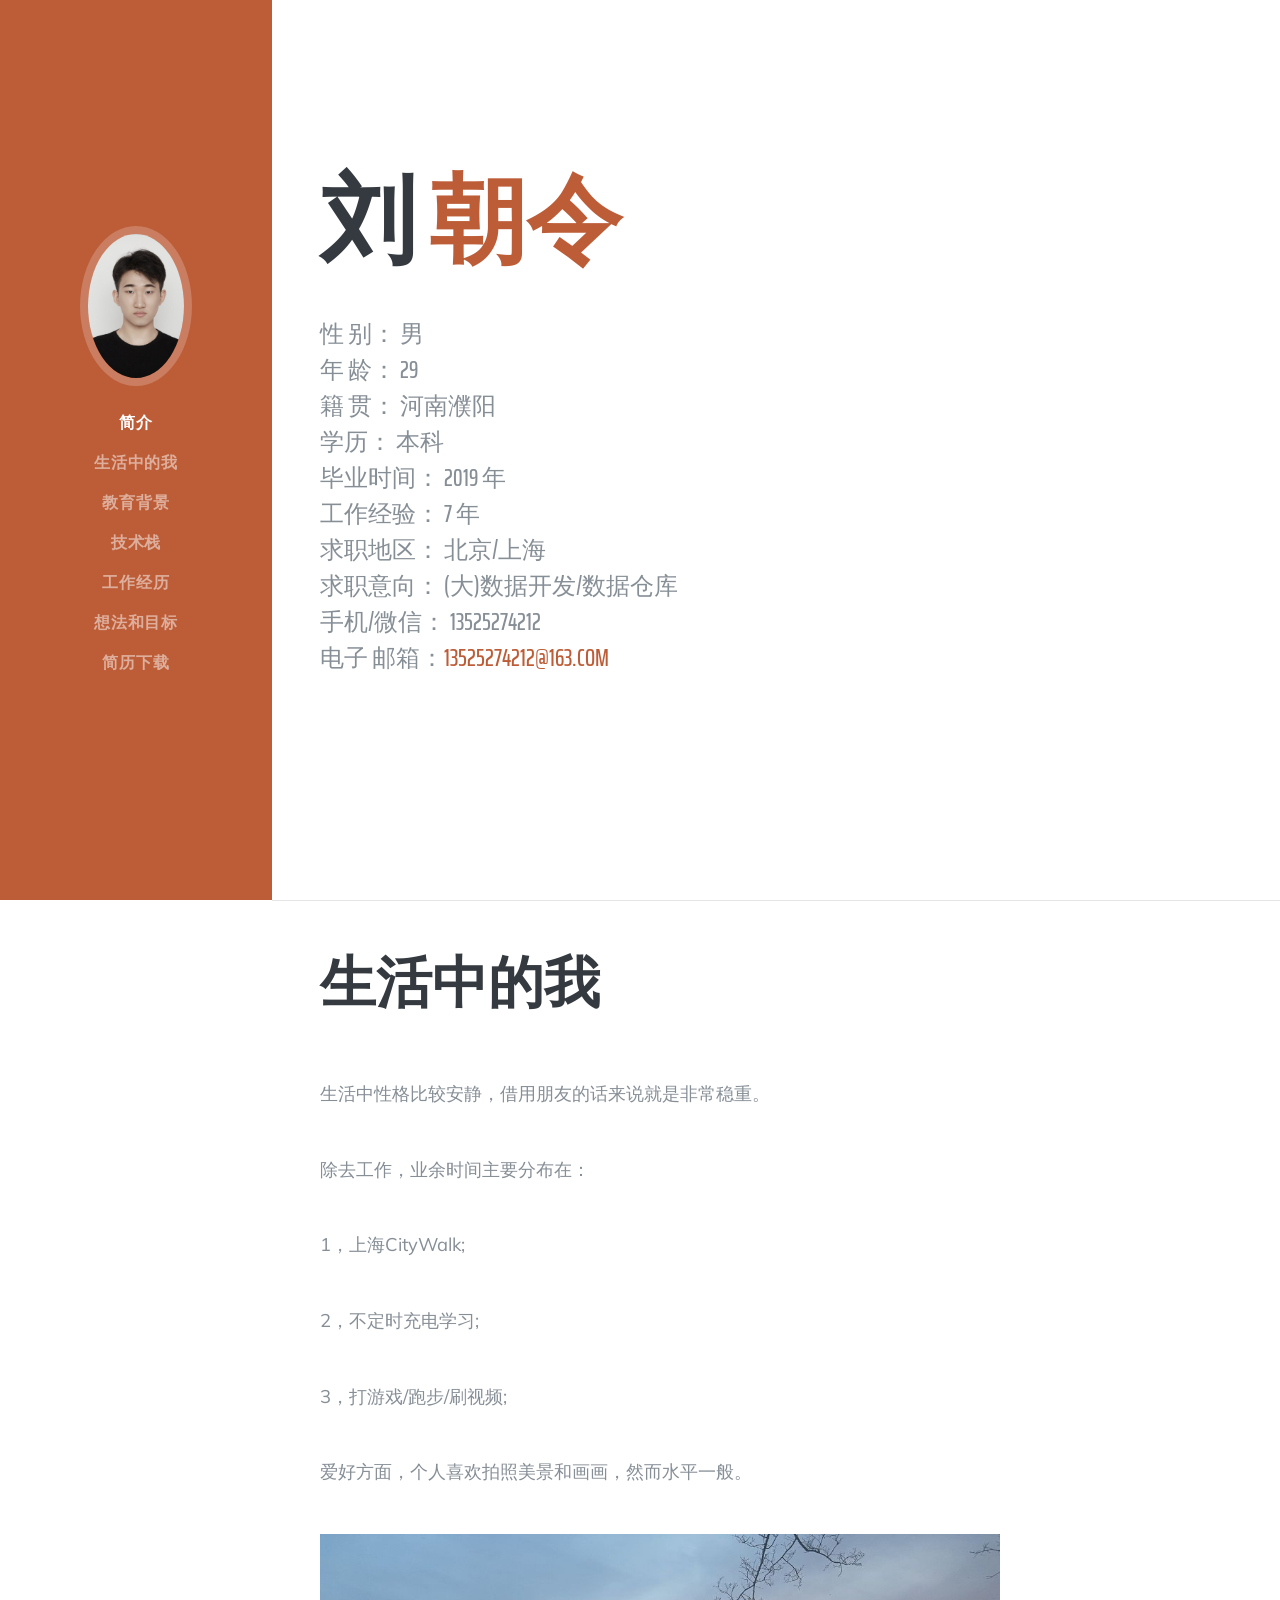
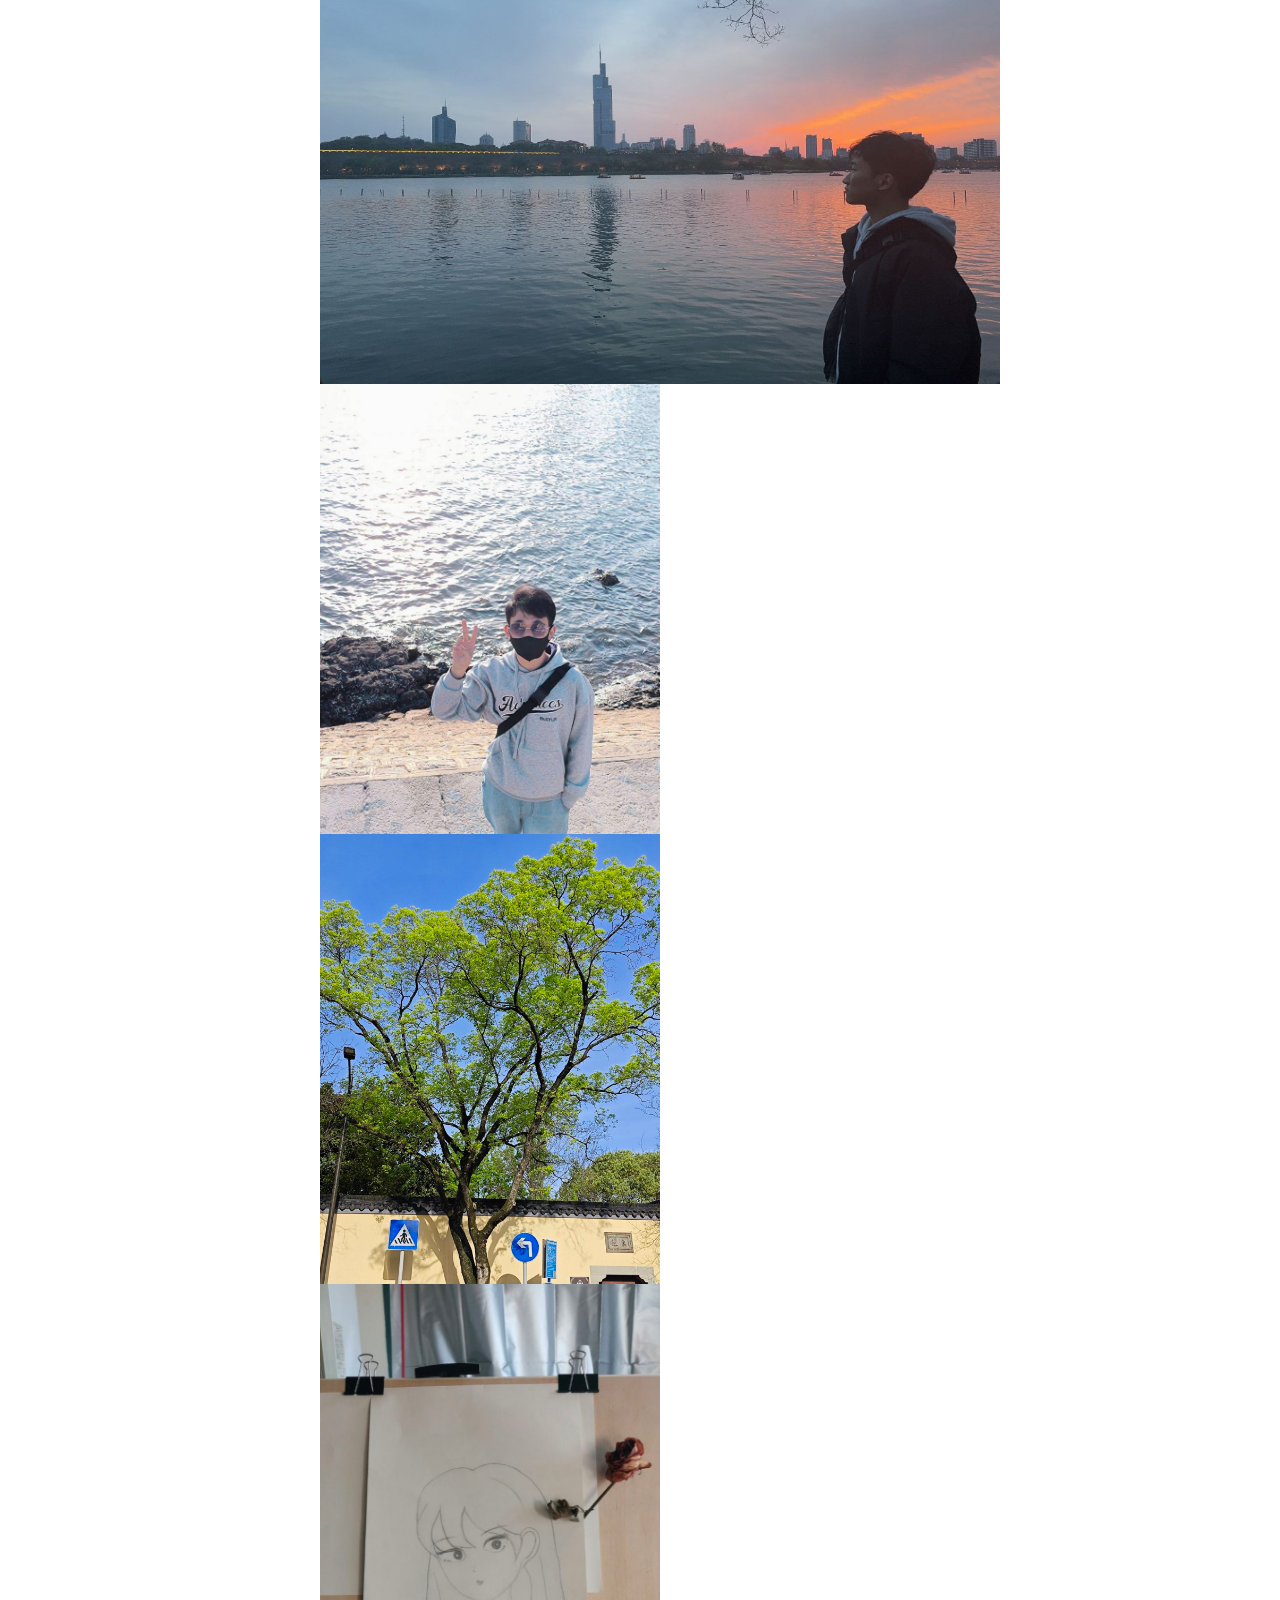
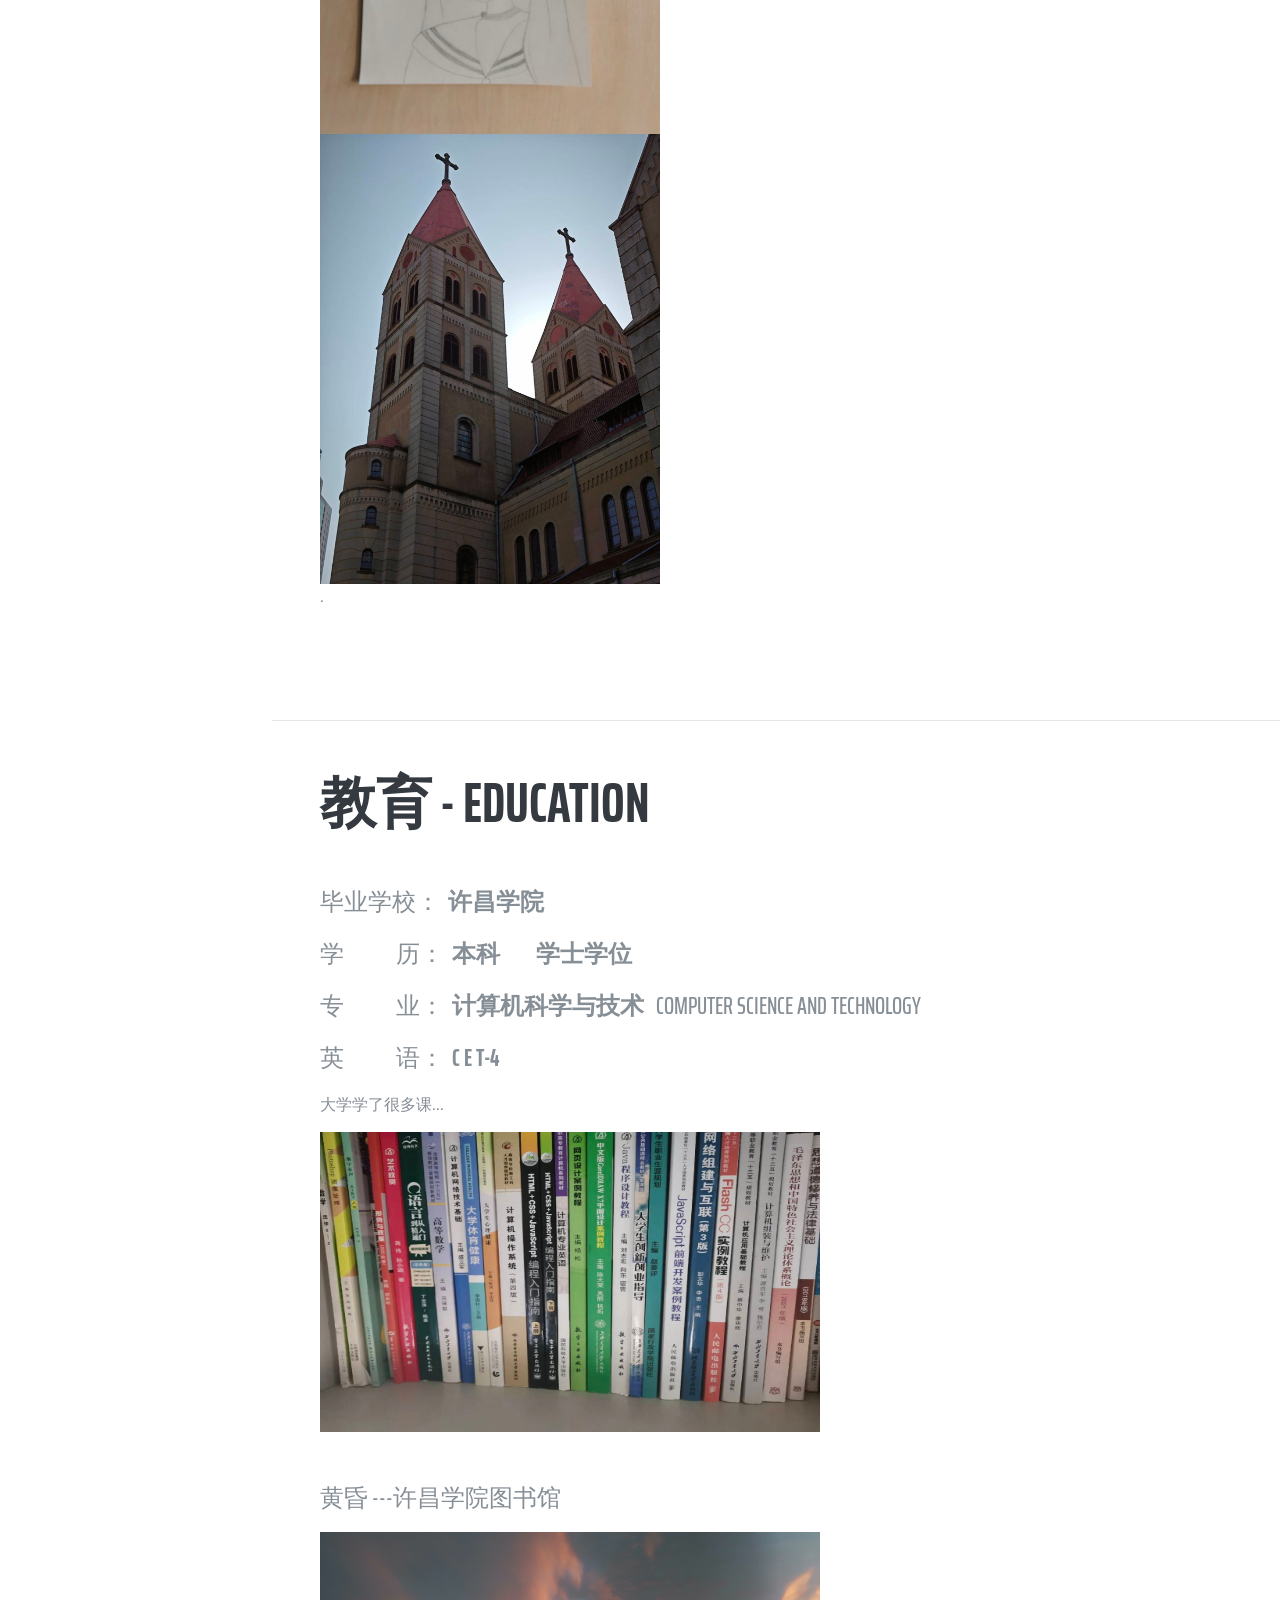
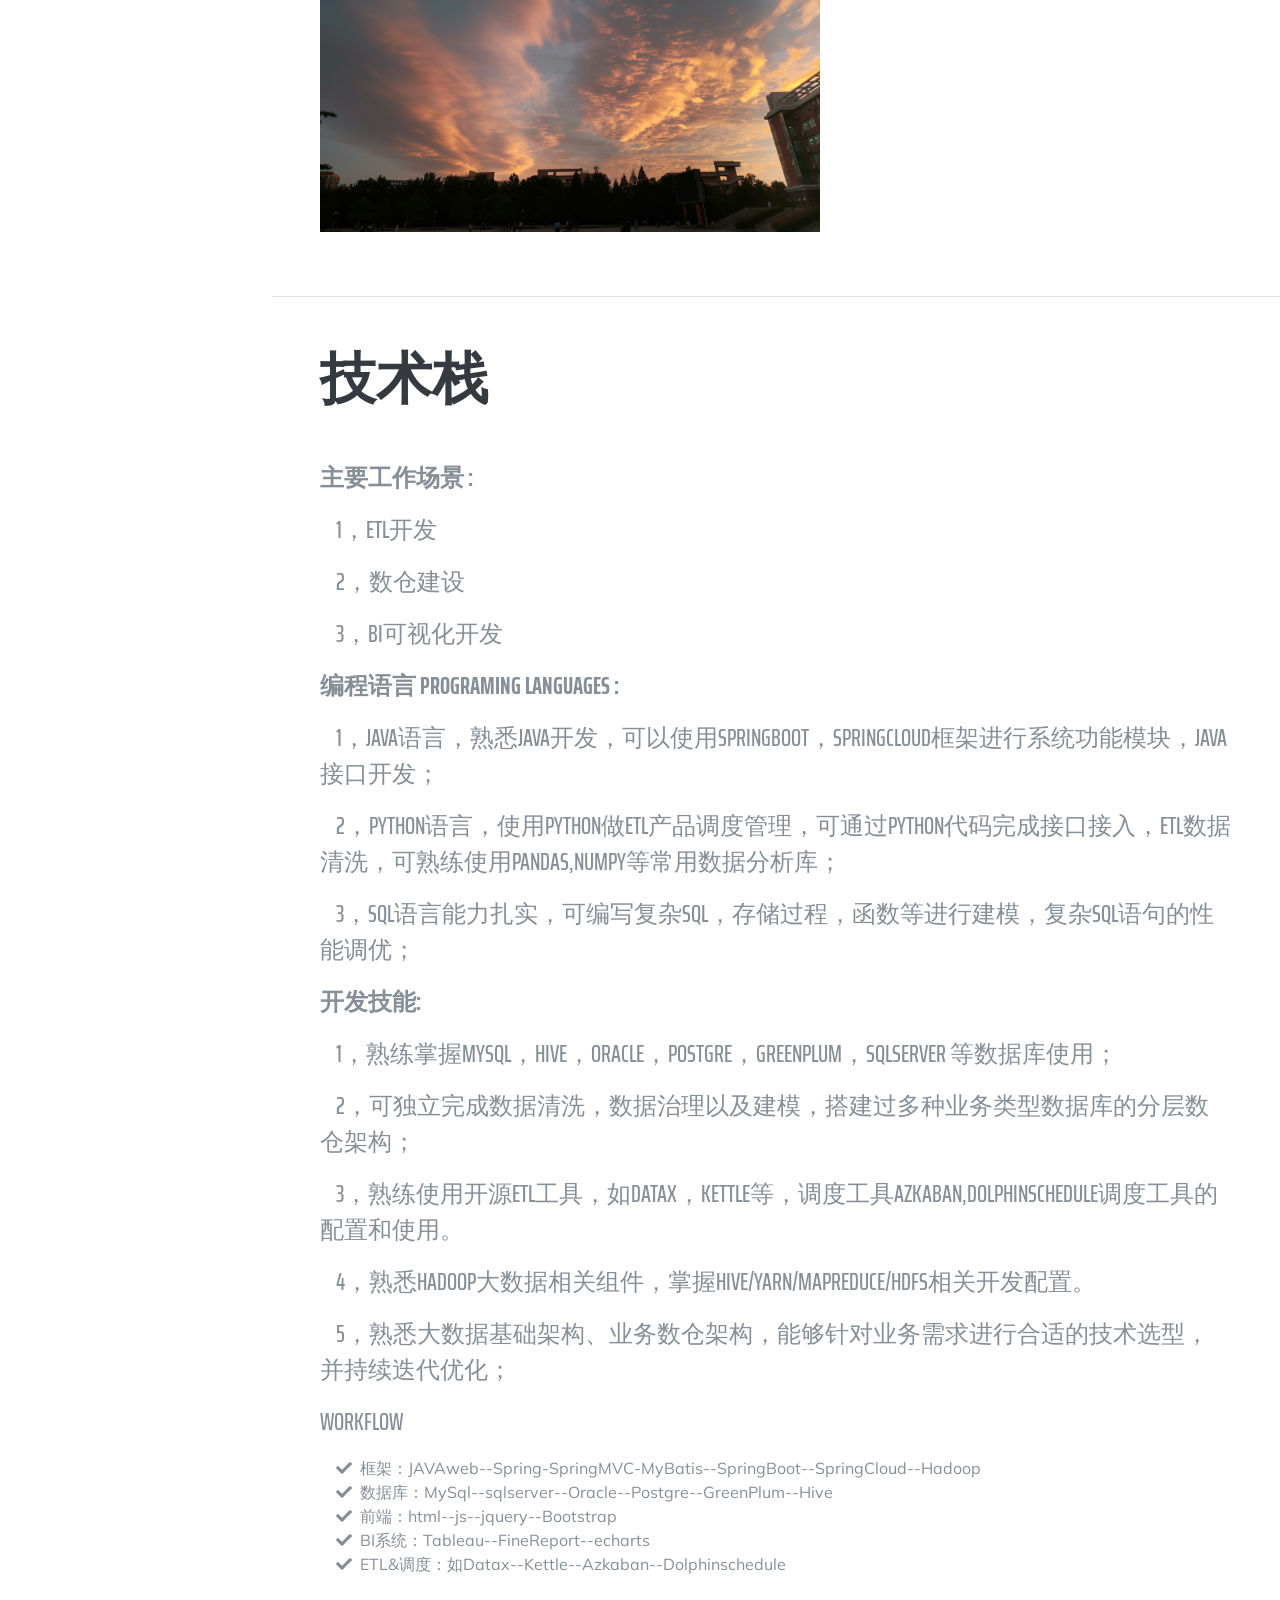
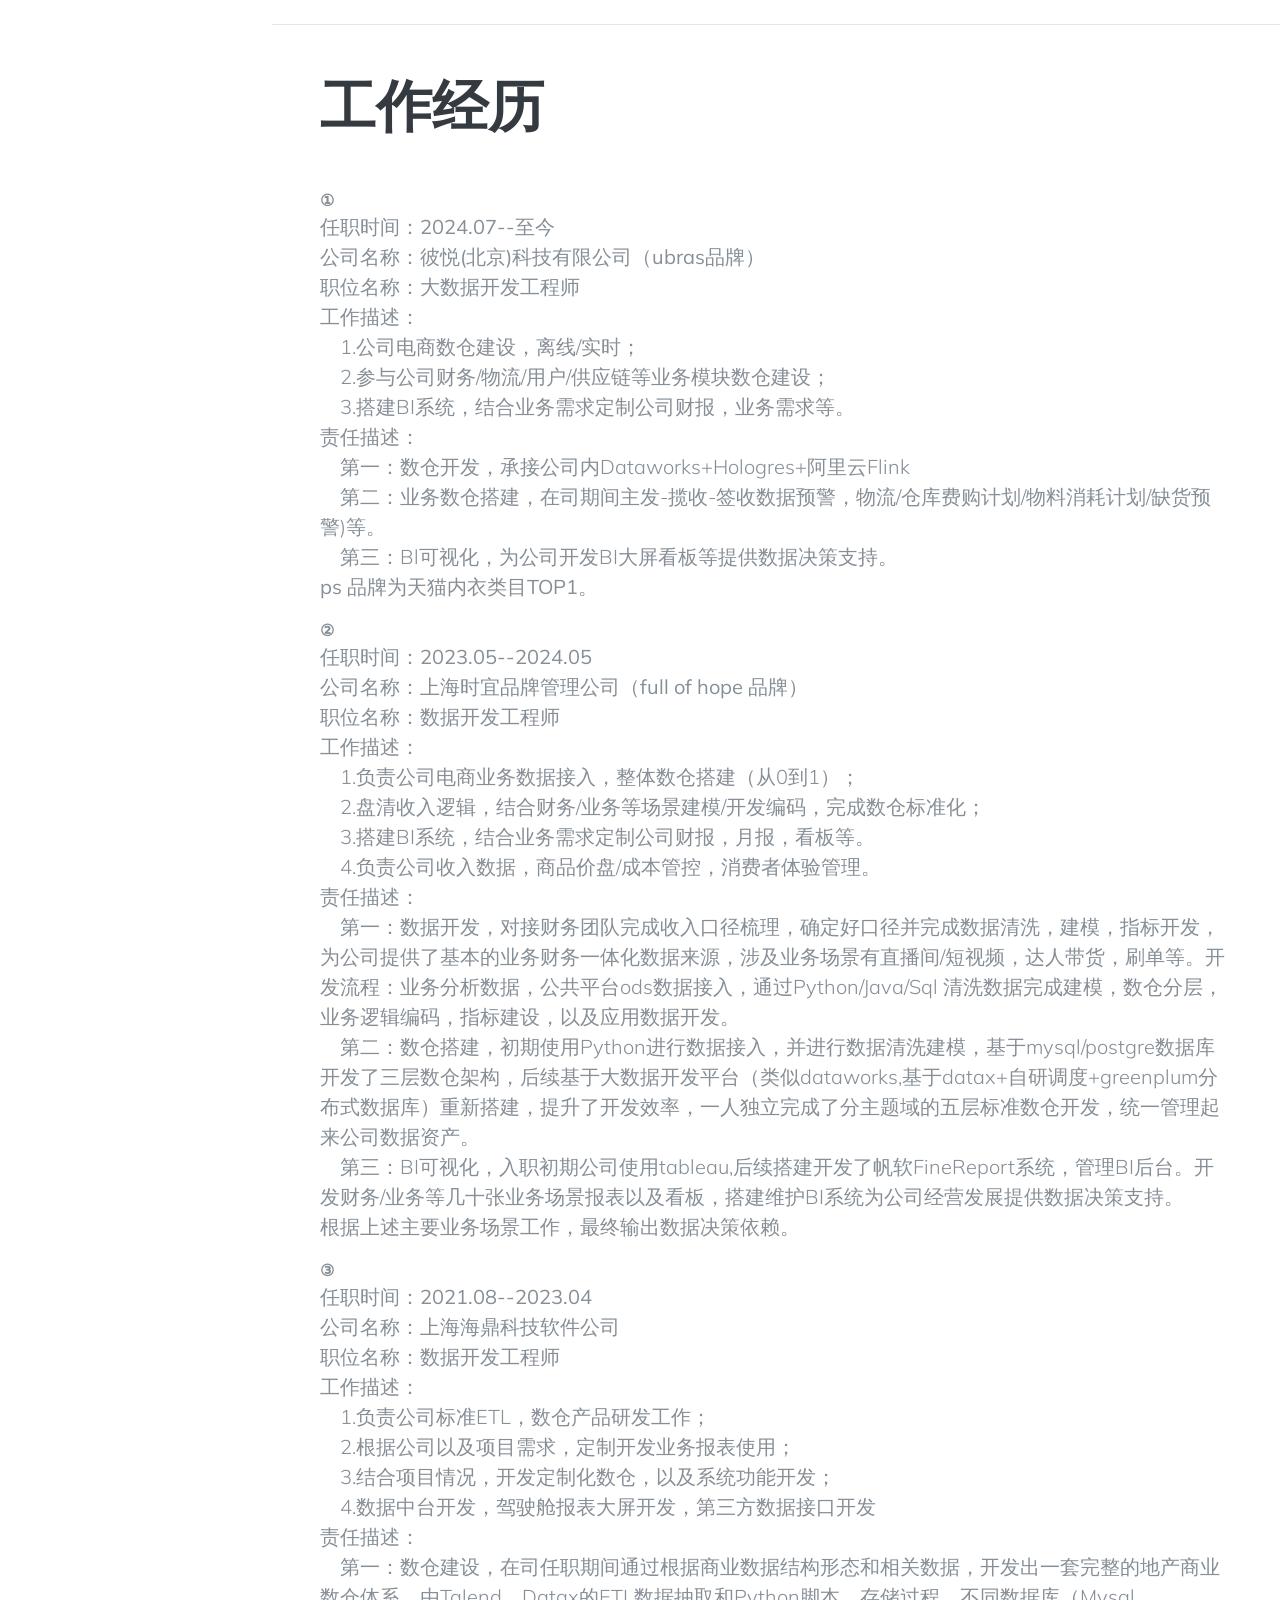
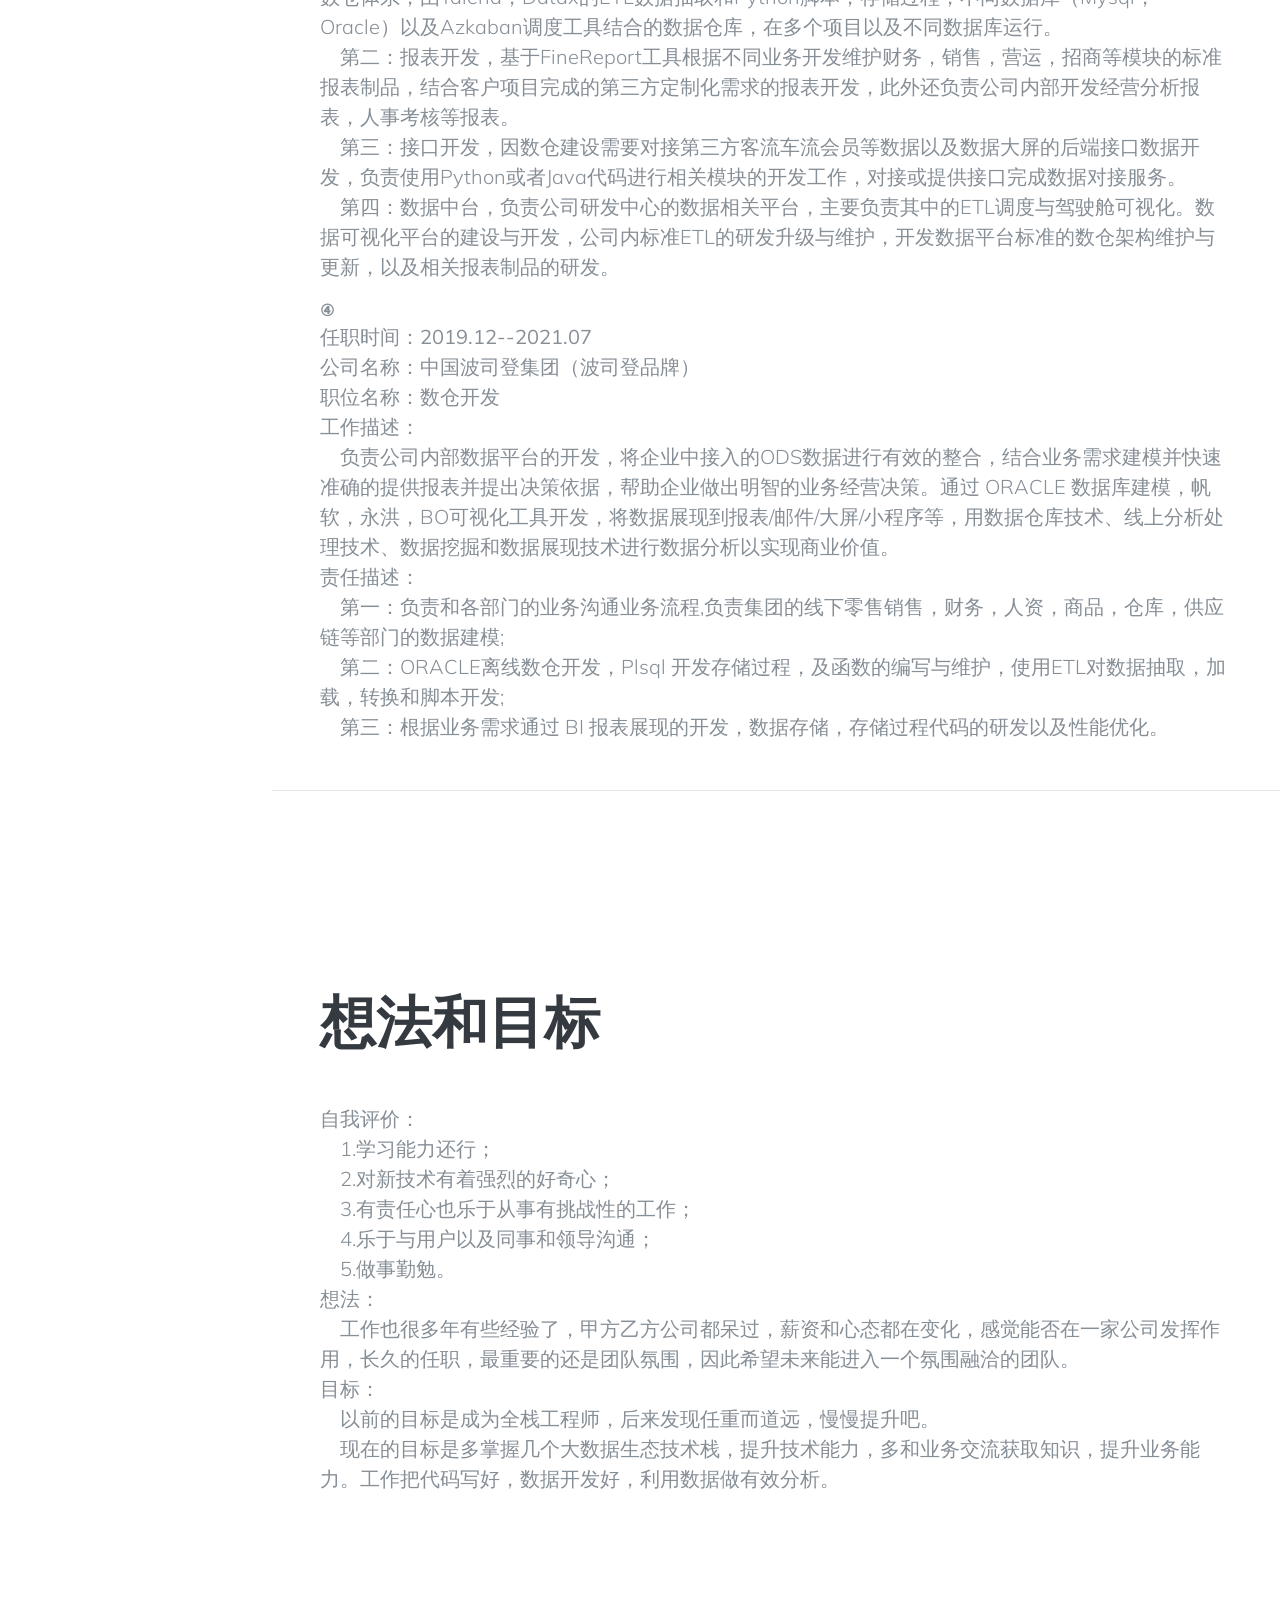
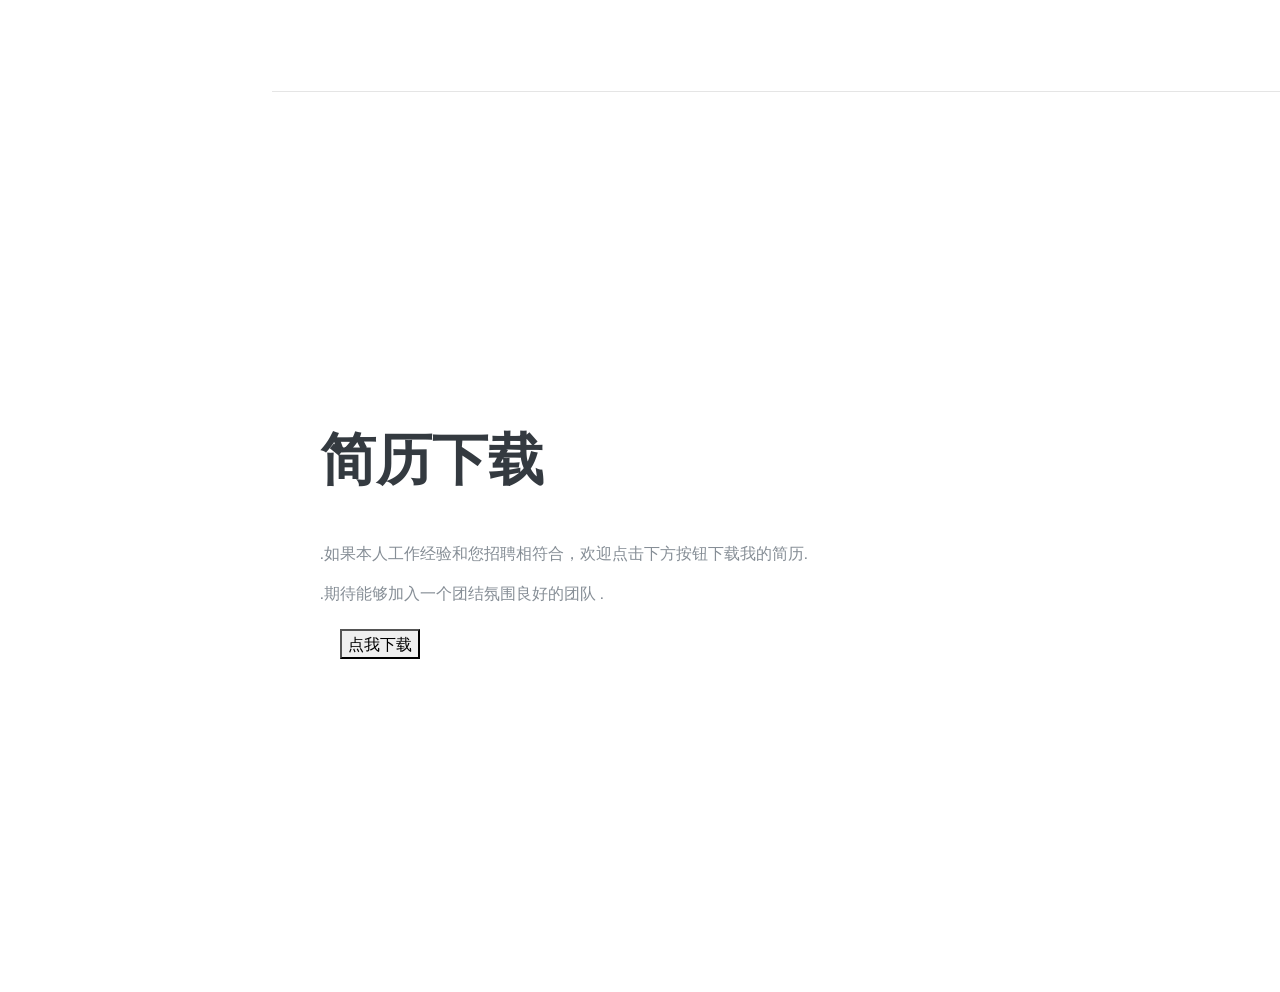
==== commit 1eb60a90: "Add files via upload" ====
--- a/index.html
+++ b/index.html
@@ -275,7 +275,7 @@
           <a class="lead mb-5"><b>责任描述：</b></a><br>
           <a class="lead mb-5">&nbsp;&nbsp;&nbsp;&nbsp;第一：数仓开发，承接公司内Dataworks+Hologres+阿里云Flink</a><br>
           <a class="lead mb-5">&nbsp;&nbsp;&nbsp;&nbsp;第二：业务数仓搭建，在司期间主发-揽收-签收数据预警，物流/仓库费购计划/物料消耗计划/缺货预警)等。</a><br>
-          <a class="lead mb-5">&nbsp;&nbsp;&nbsp;&nbsp;第三：Bl可视化，公司以观远B发展提供数据决策支持。</a><br>
+          <a class="lead mb-5">&nbsp;&nbsp;&nbsp;&nbsp;第三：Bl可视化，为公司开发BI大屏看板等提供数据决策支持。</a><br>
           <a class="lead mb-5"><b>ps 品牌为天猫内衣类目TOP1。</b></a>
 
         </div>
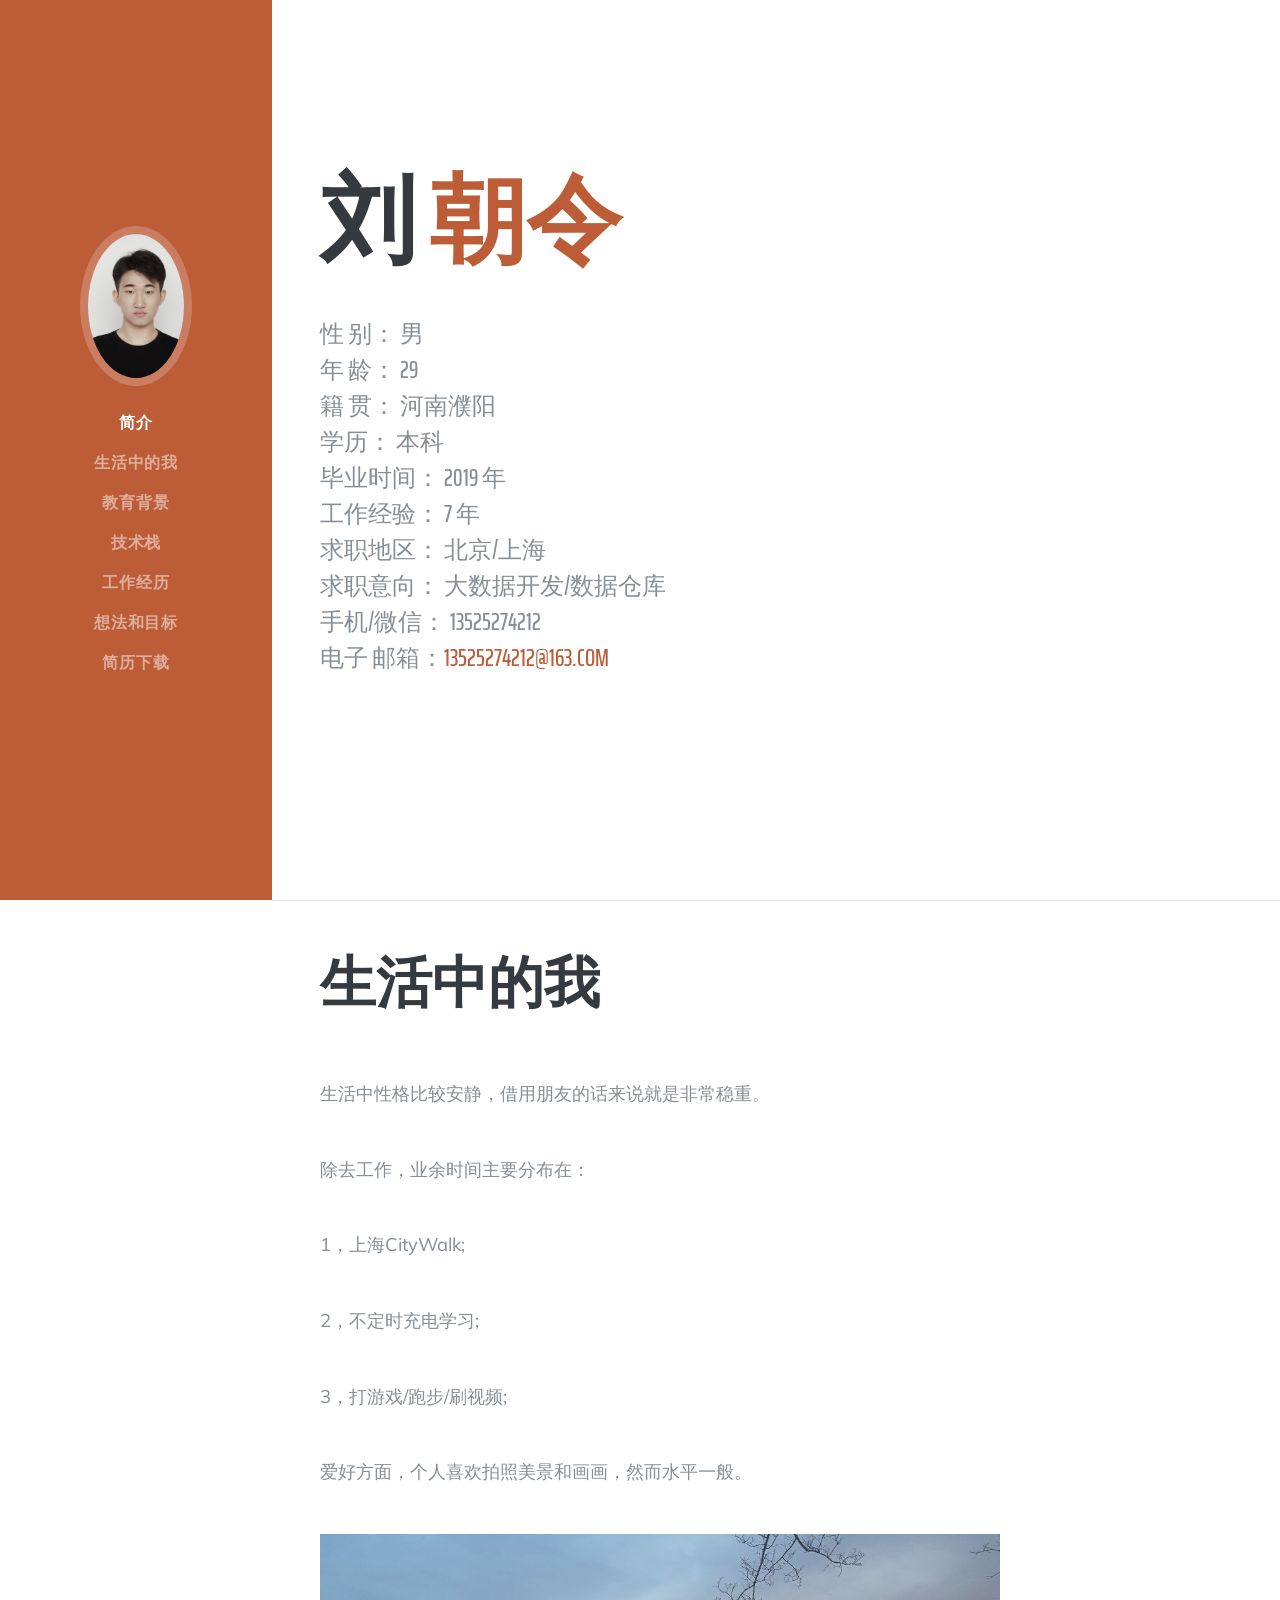
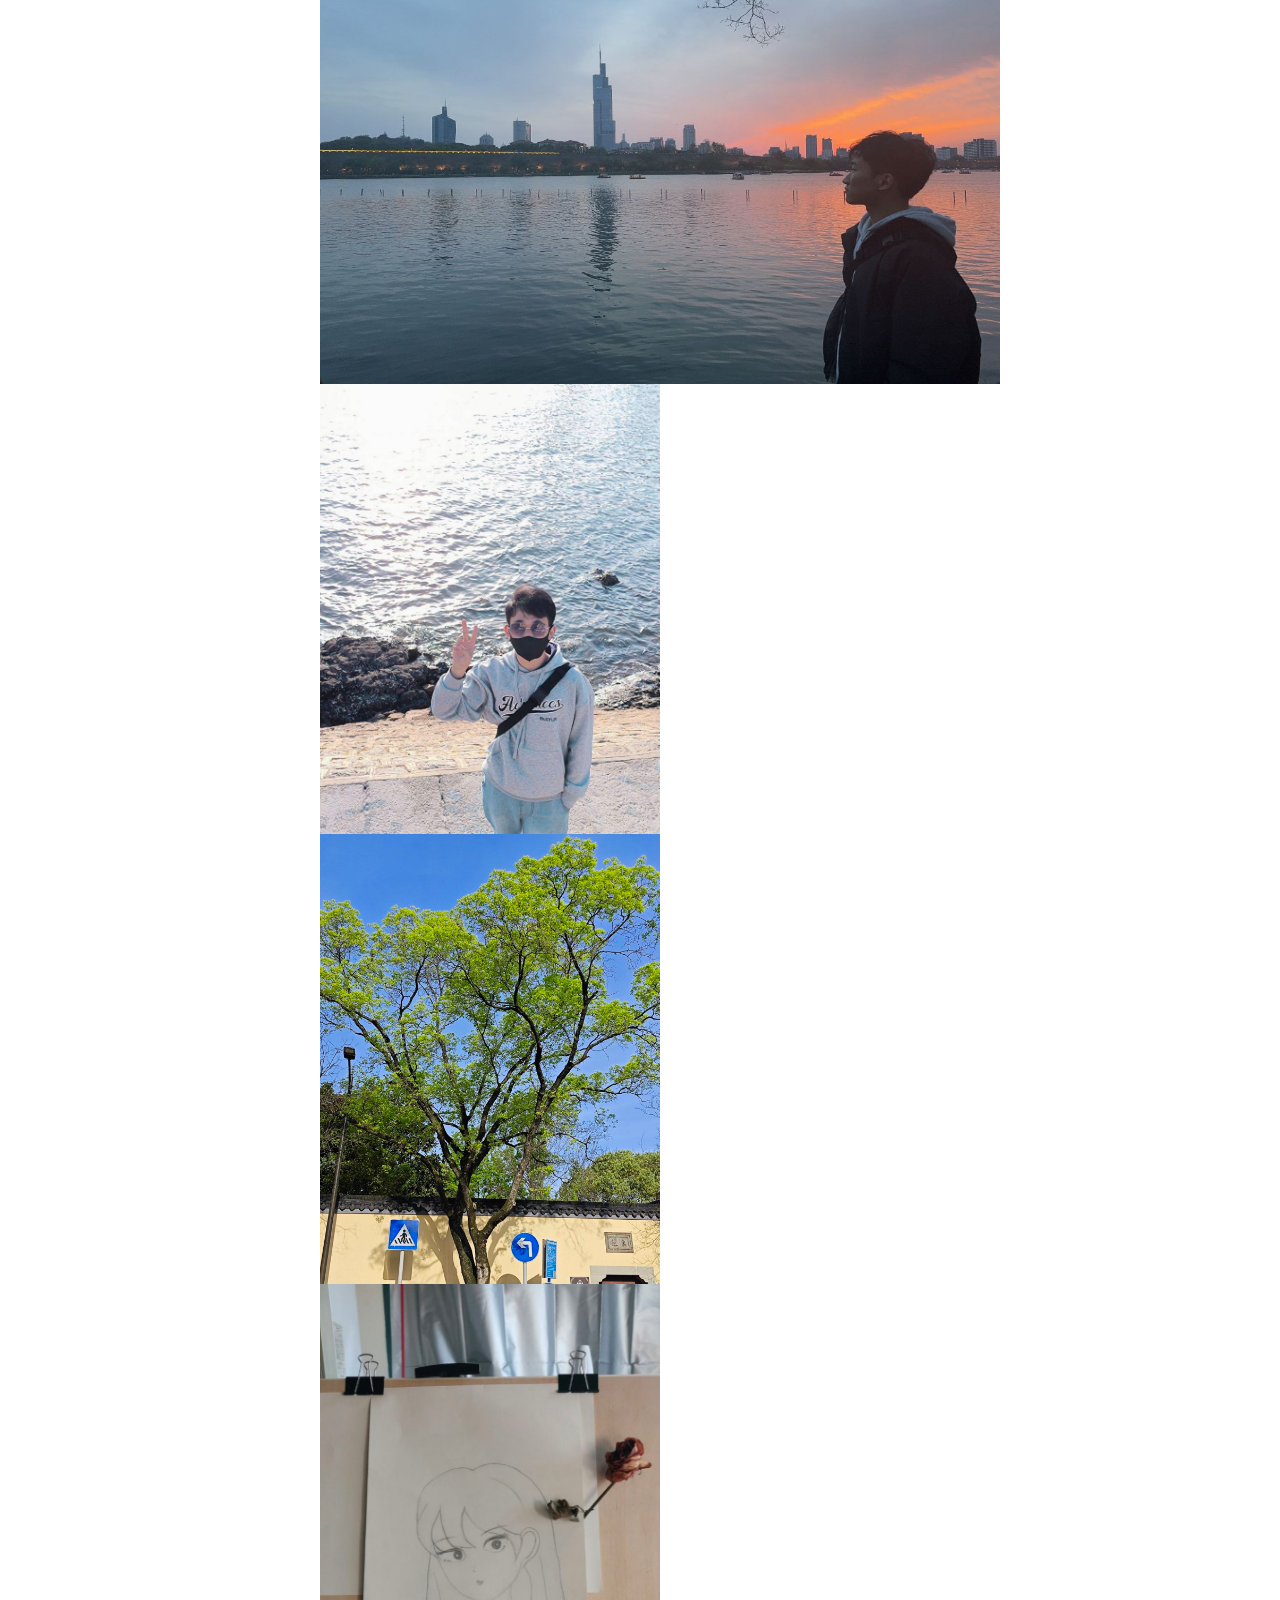
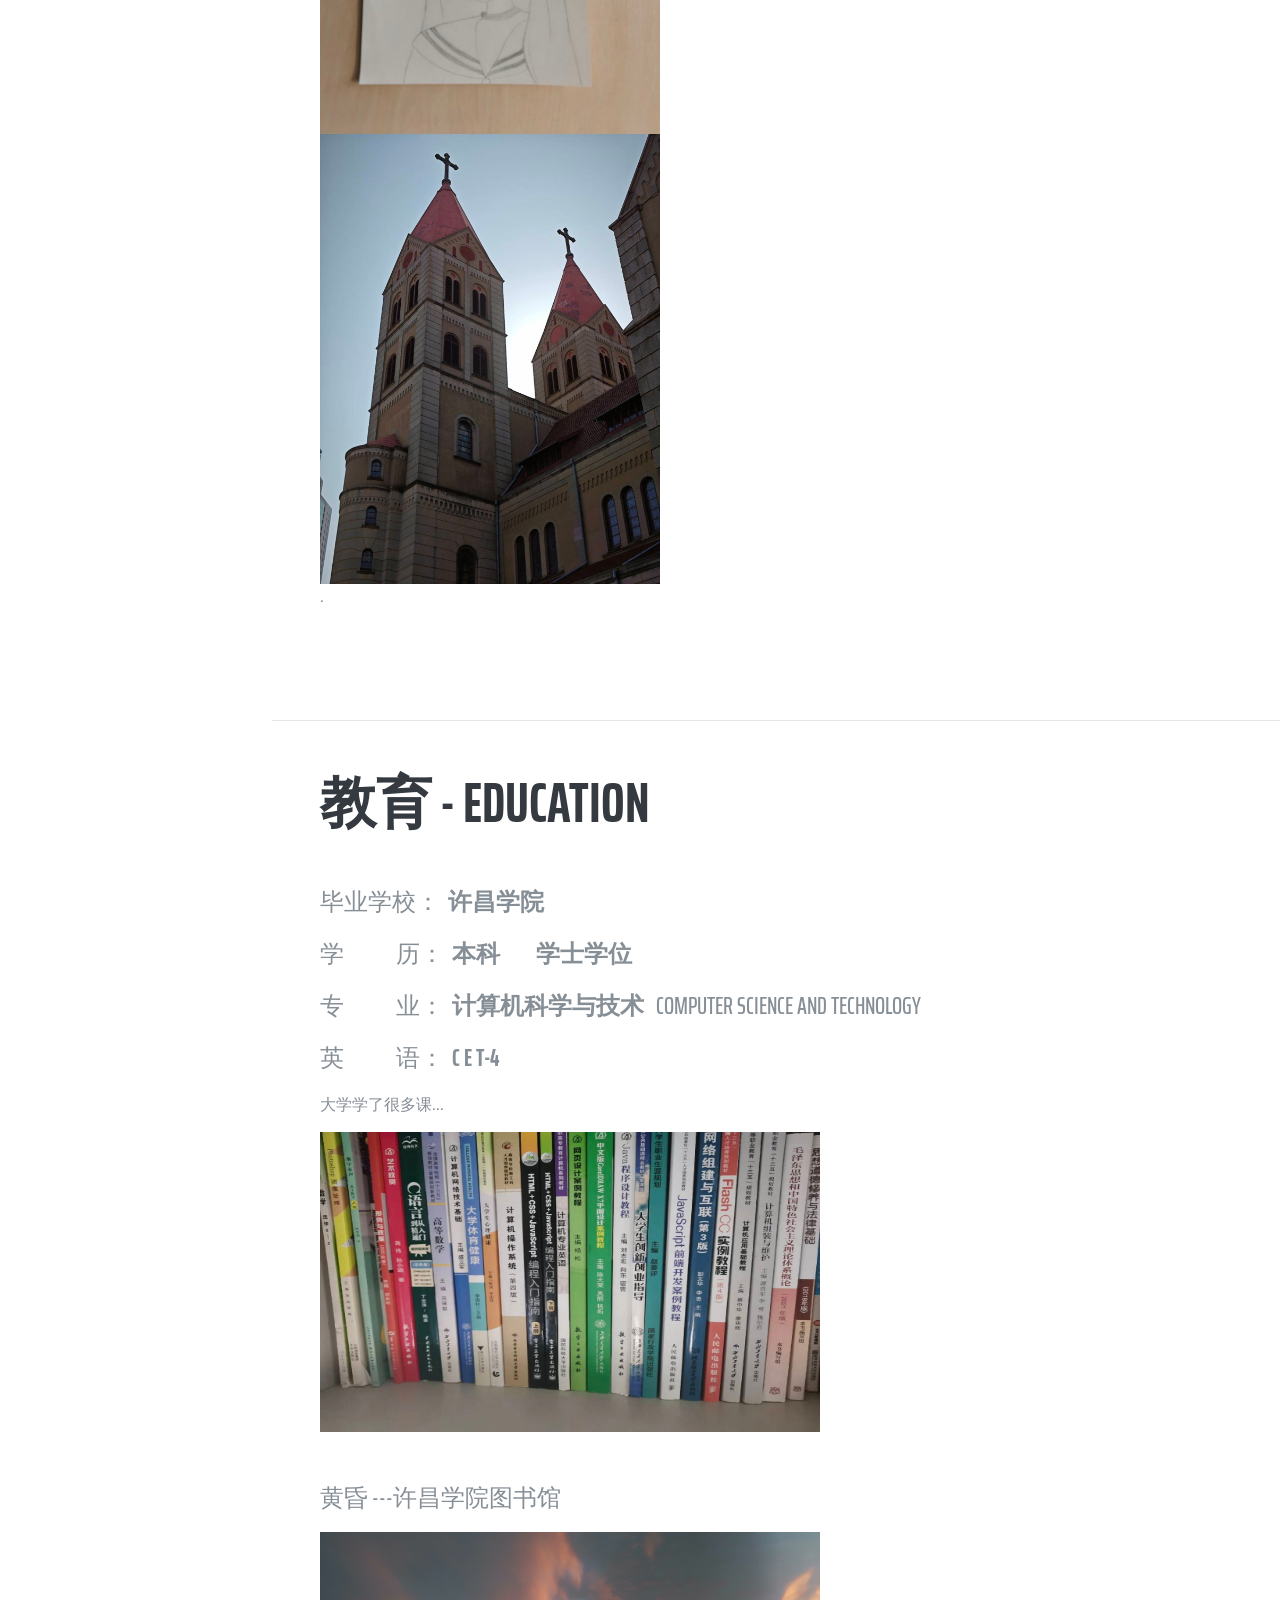
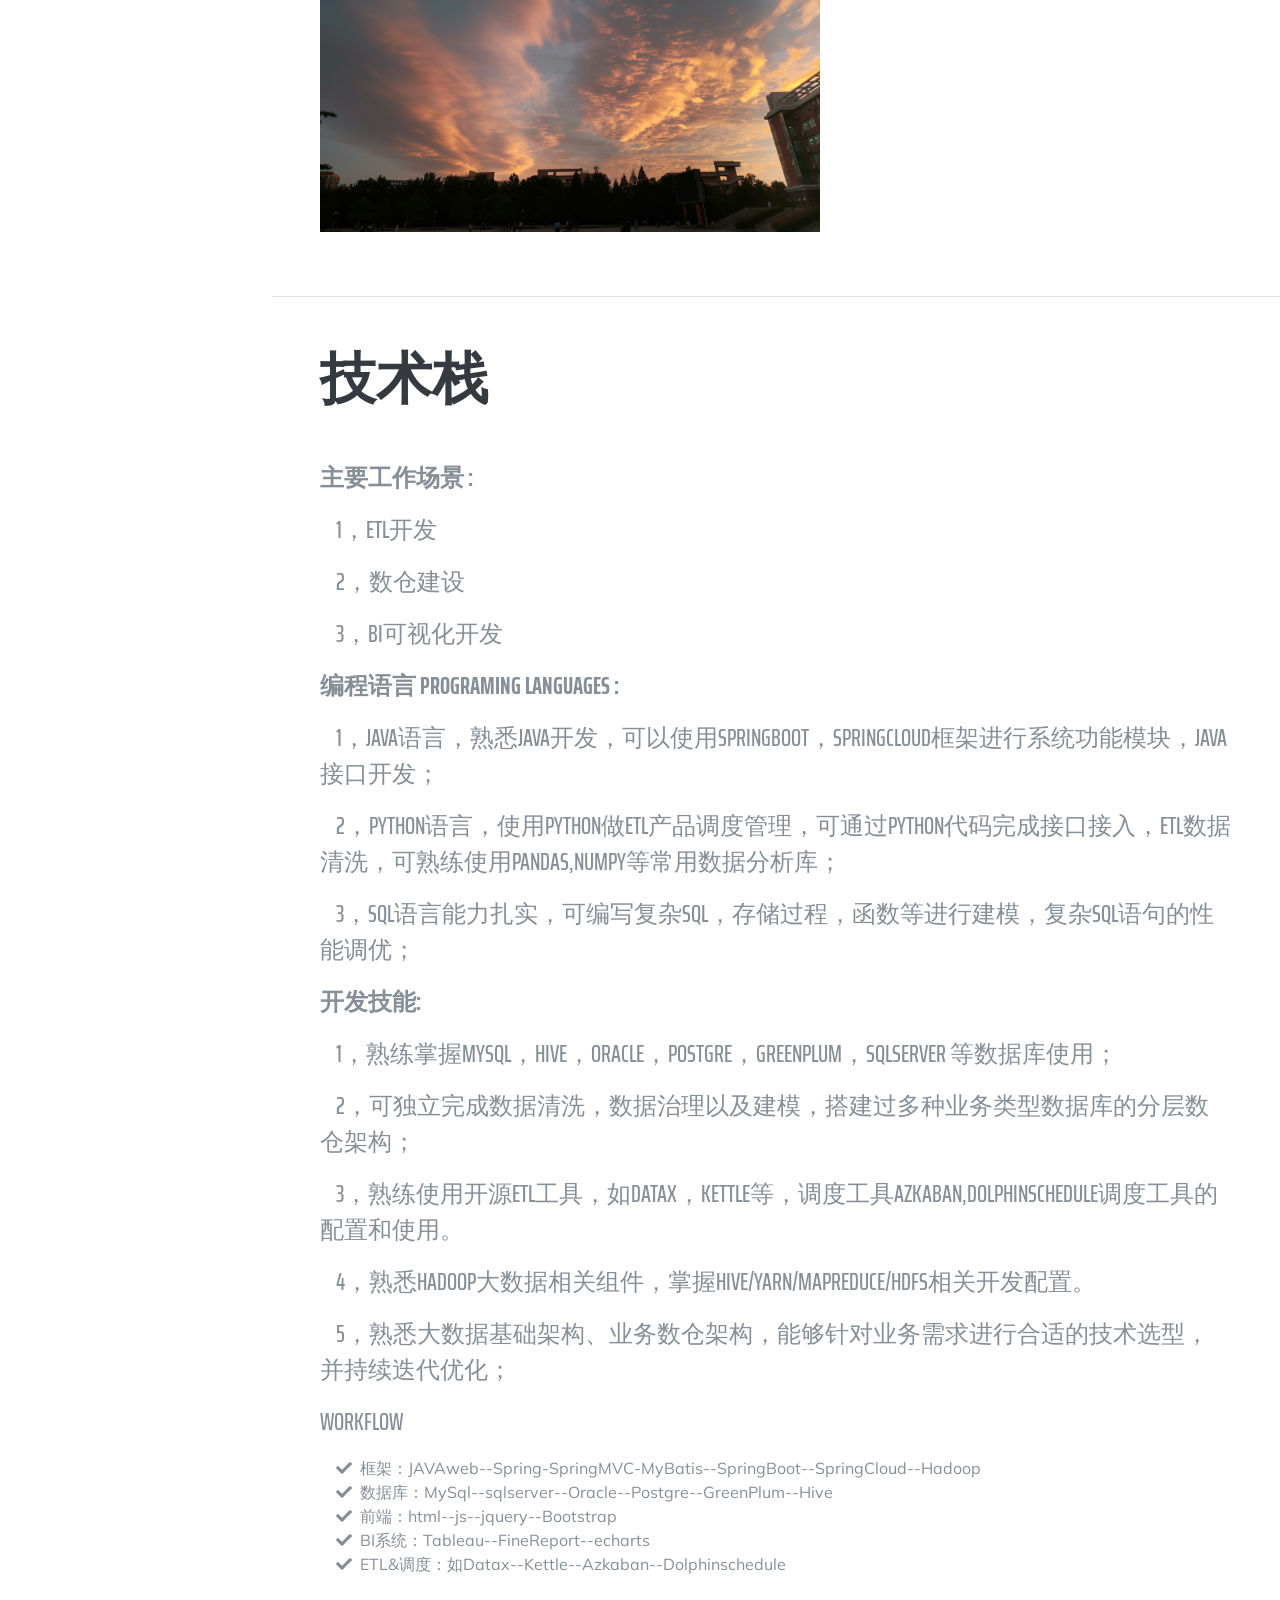
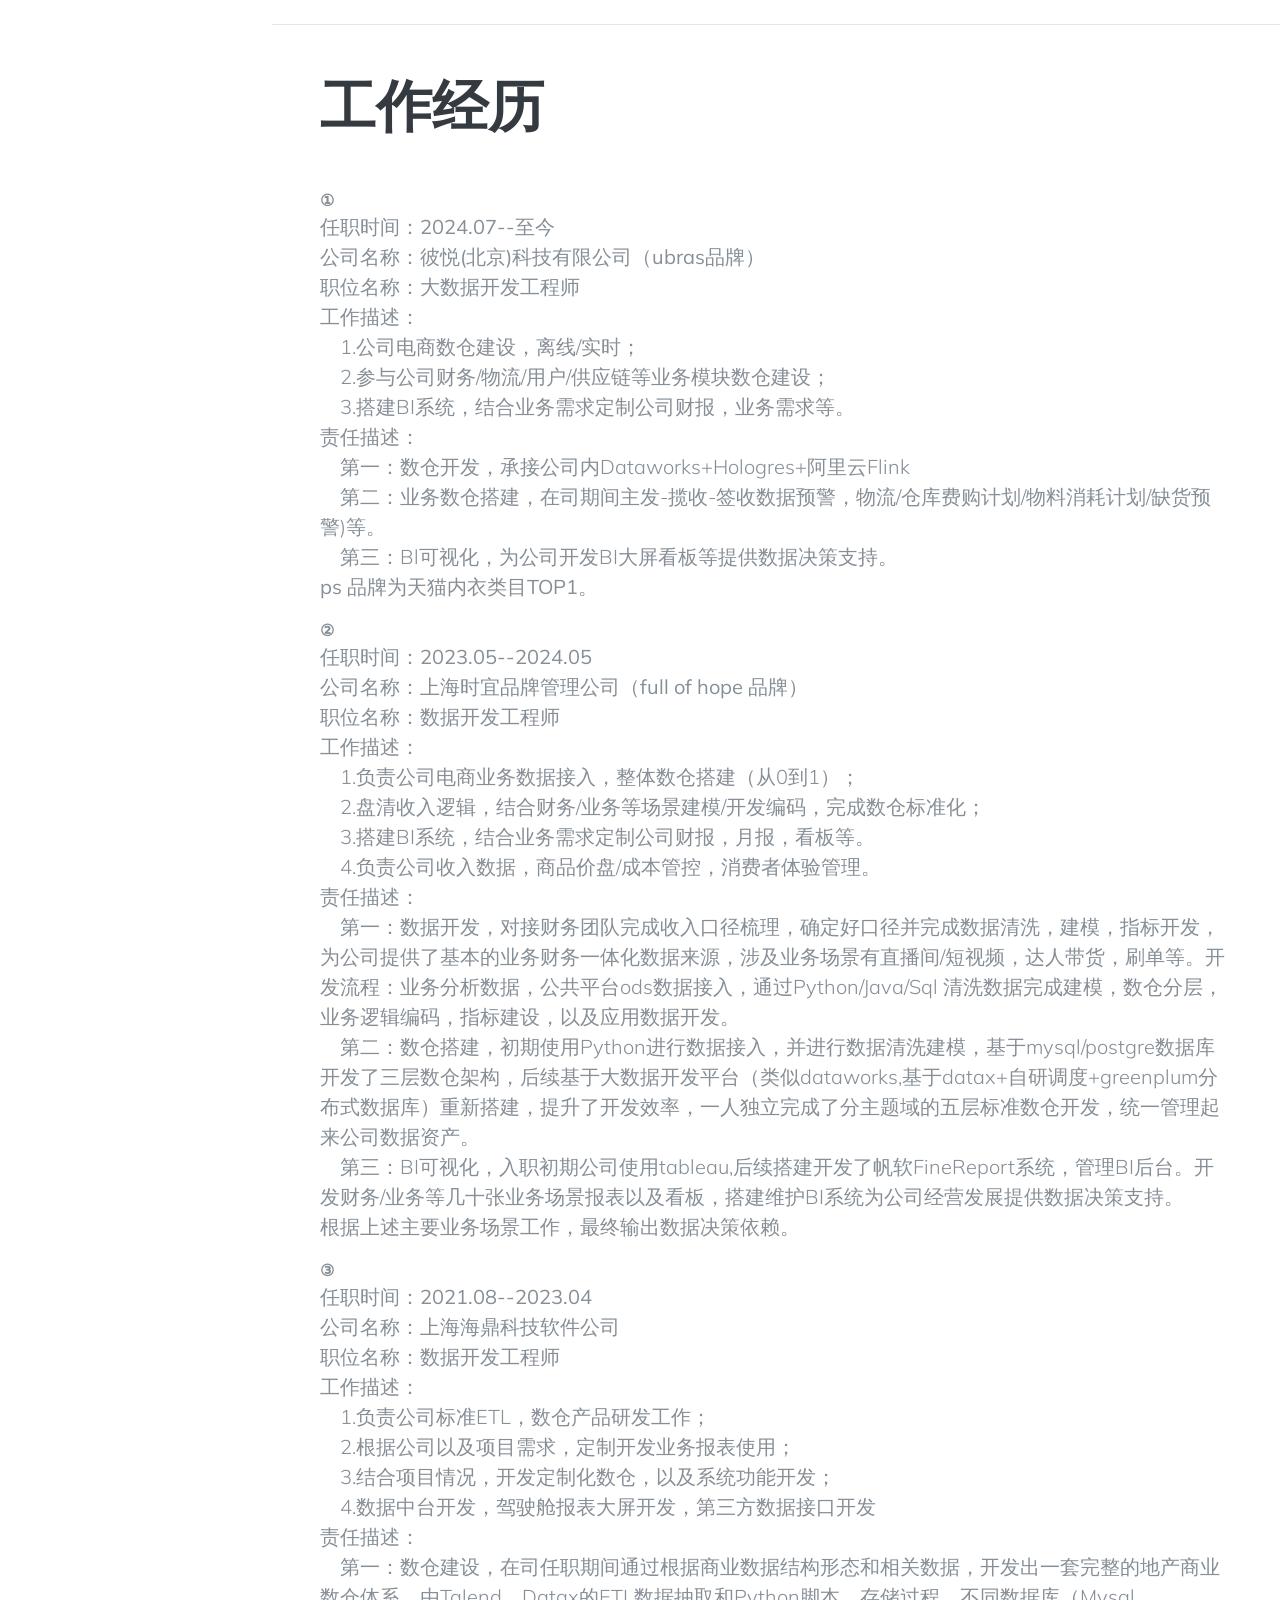
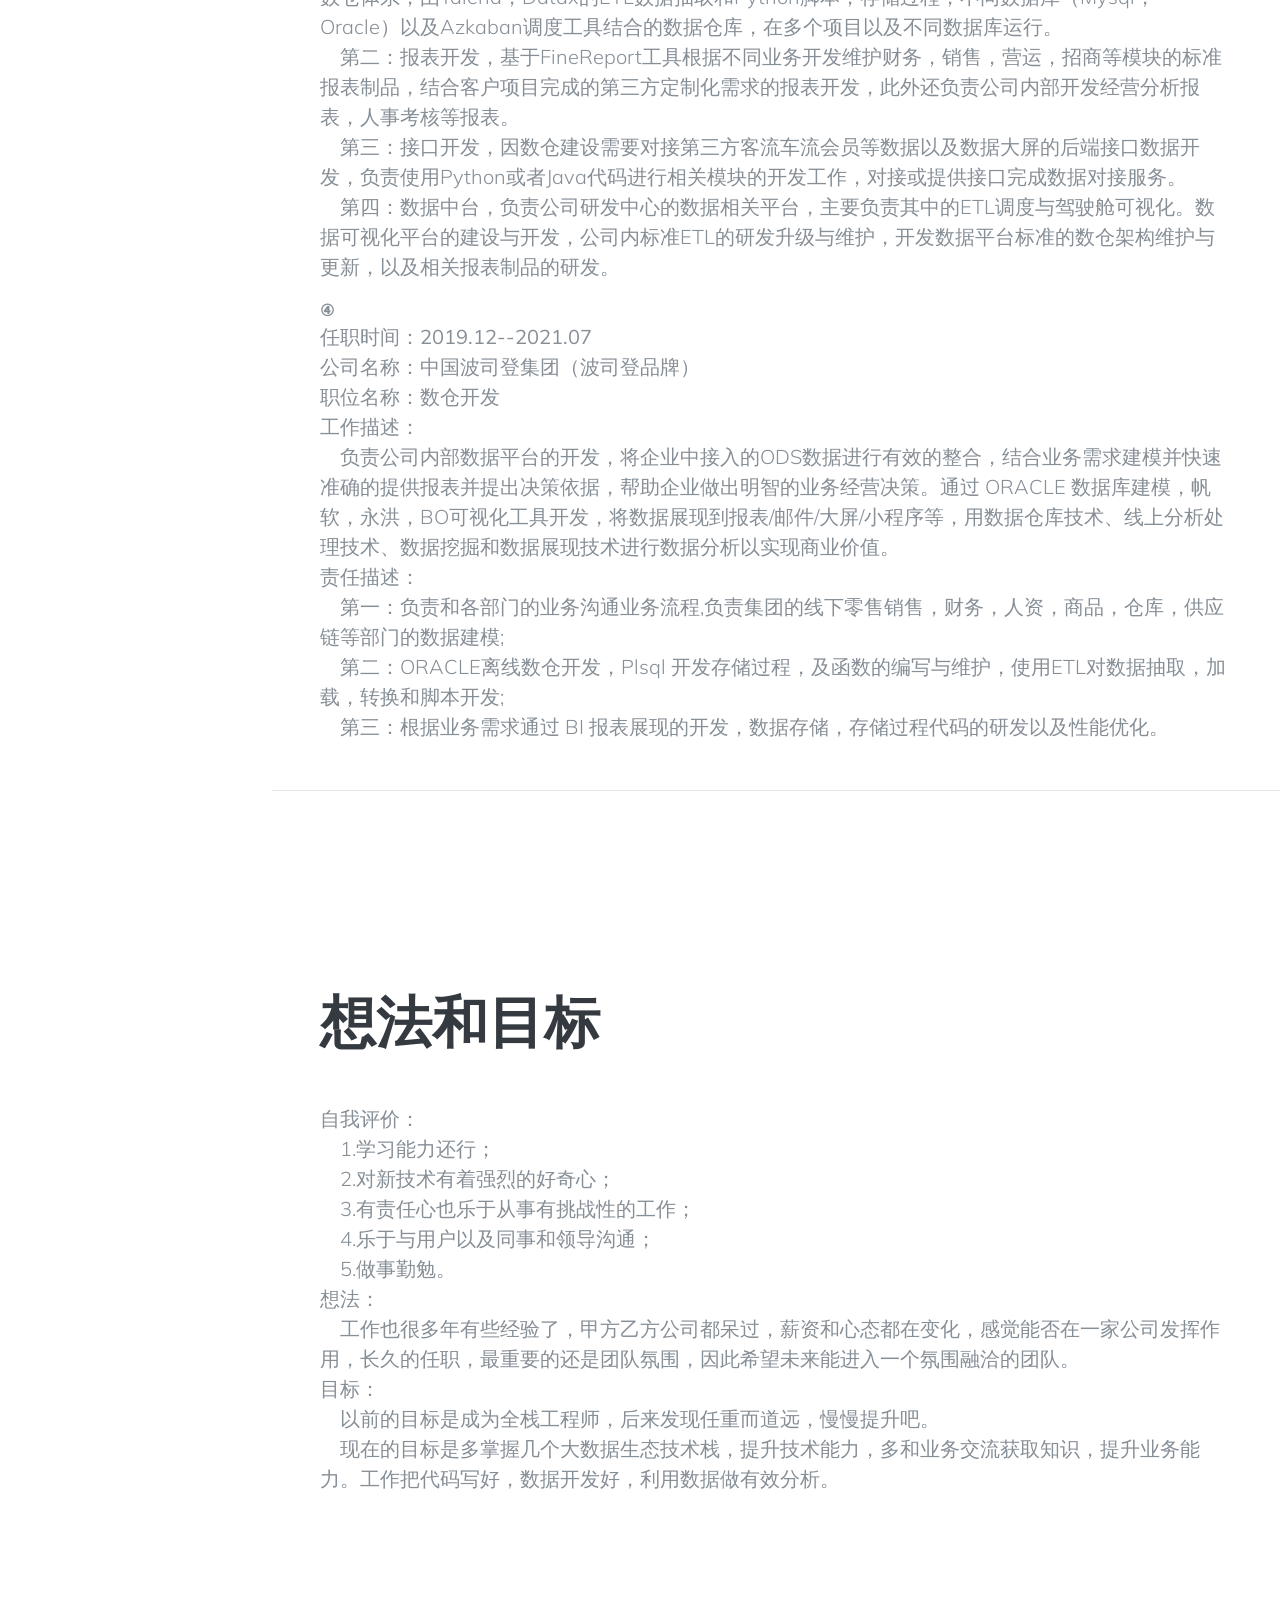
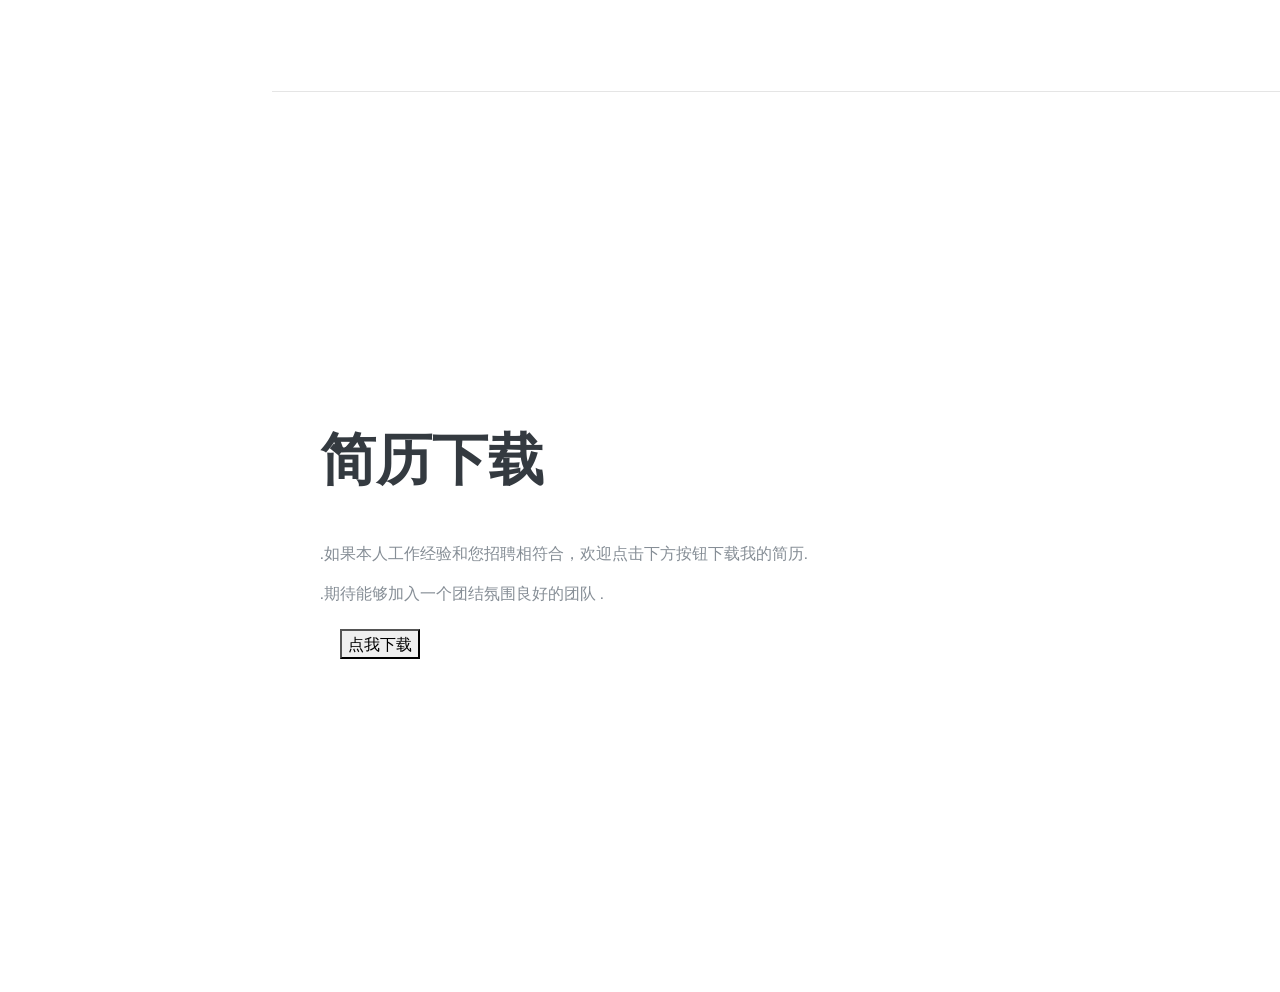
==== commit 9843f5f0: "Update index.html" ====
--- a/index.html
+++ b/index.html
@@ -89,7 +89,7 @@
           <a>毕业时间： 2019 年 </a><br>
           <a>工作经验：  </a><script>document.write(workExperience);</script> 年<br>
           <a>求职地区：  北京/上海</a><br>
-          <a>求职意向： (大)数据开发/数据仓库</a><br>
+          <a>求职意向： 大数据开发/数据仓库</a><br>
           <a>手机/微信： 13525274212</a><br>
           <a>电子  邮箱：</a><a href="mailto:13525274212@163.com">13525274212@163.com</a><br>
 
@@ -414,3 +414,4 @@
 </body>
 
 </html>
+
